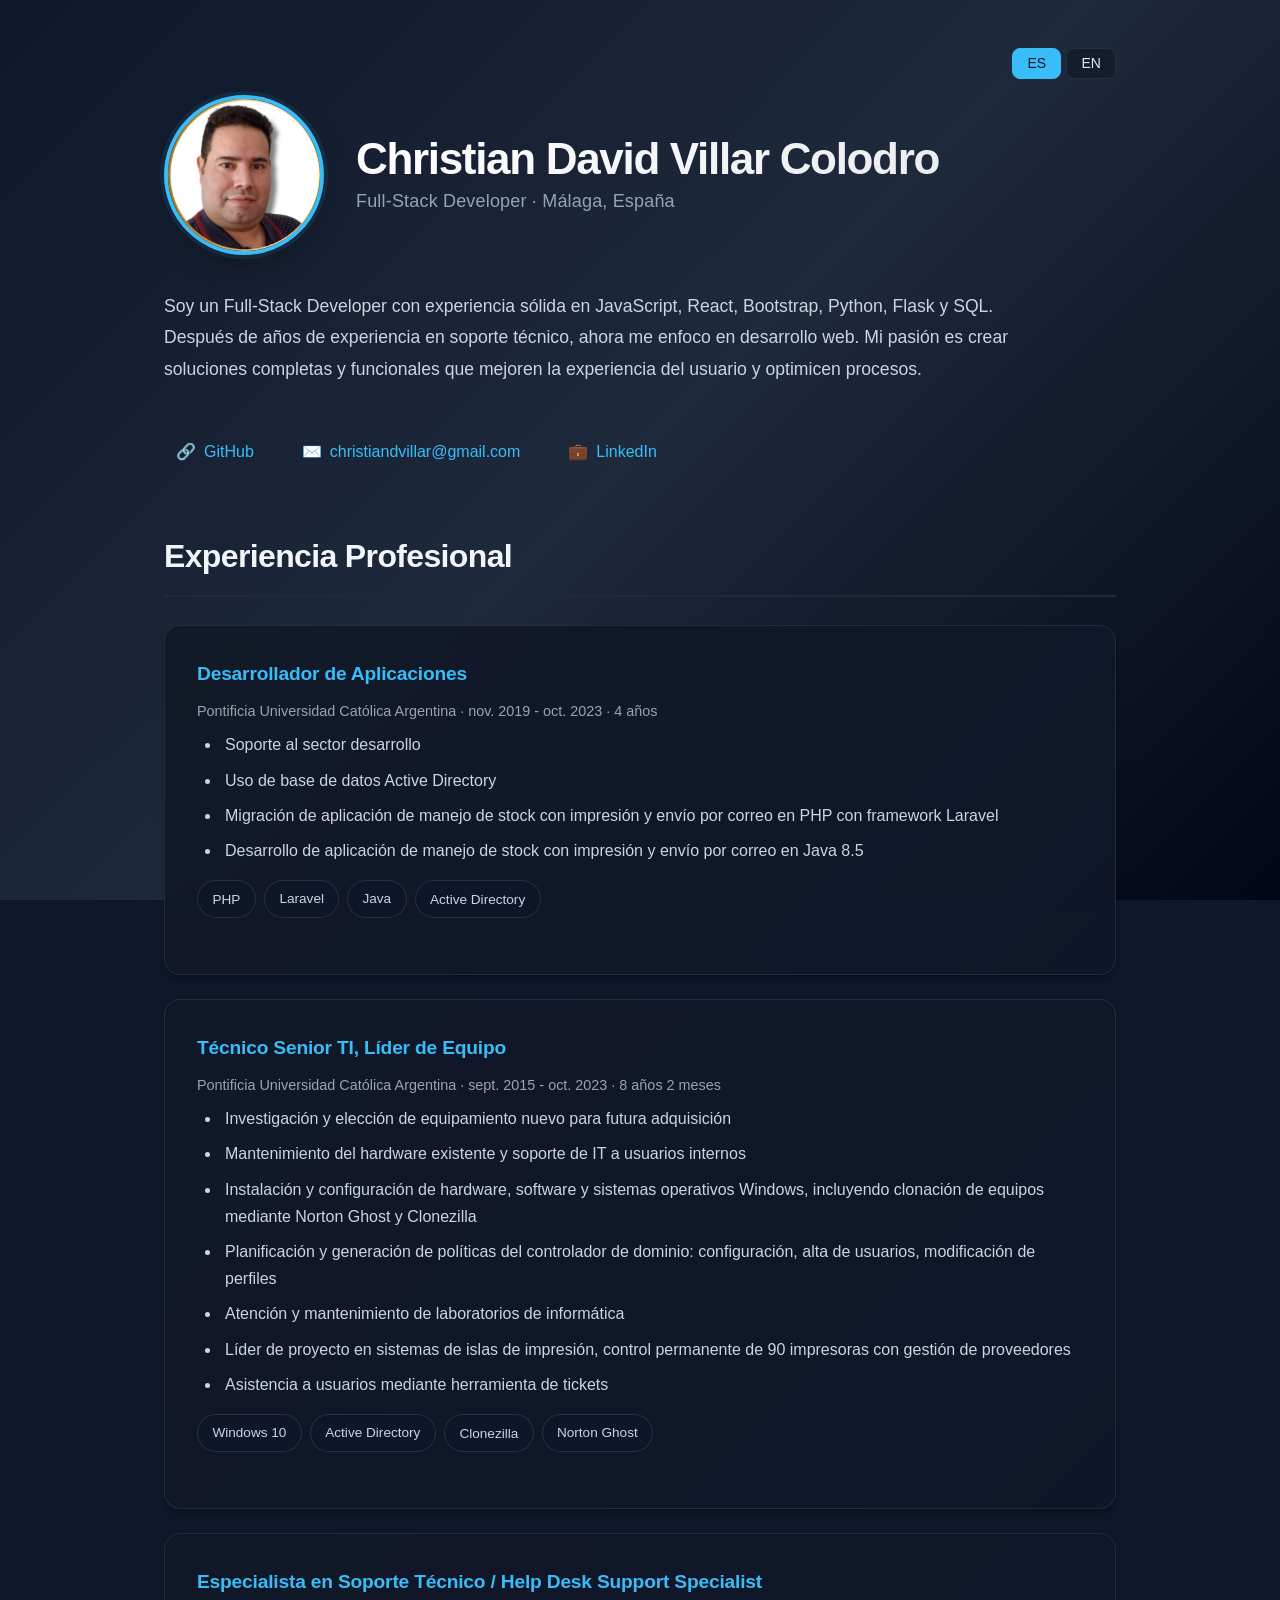
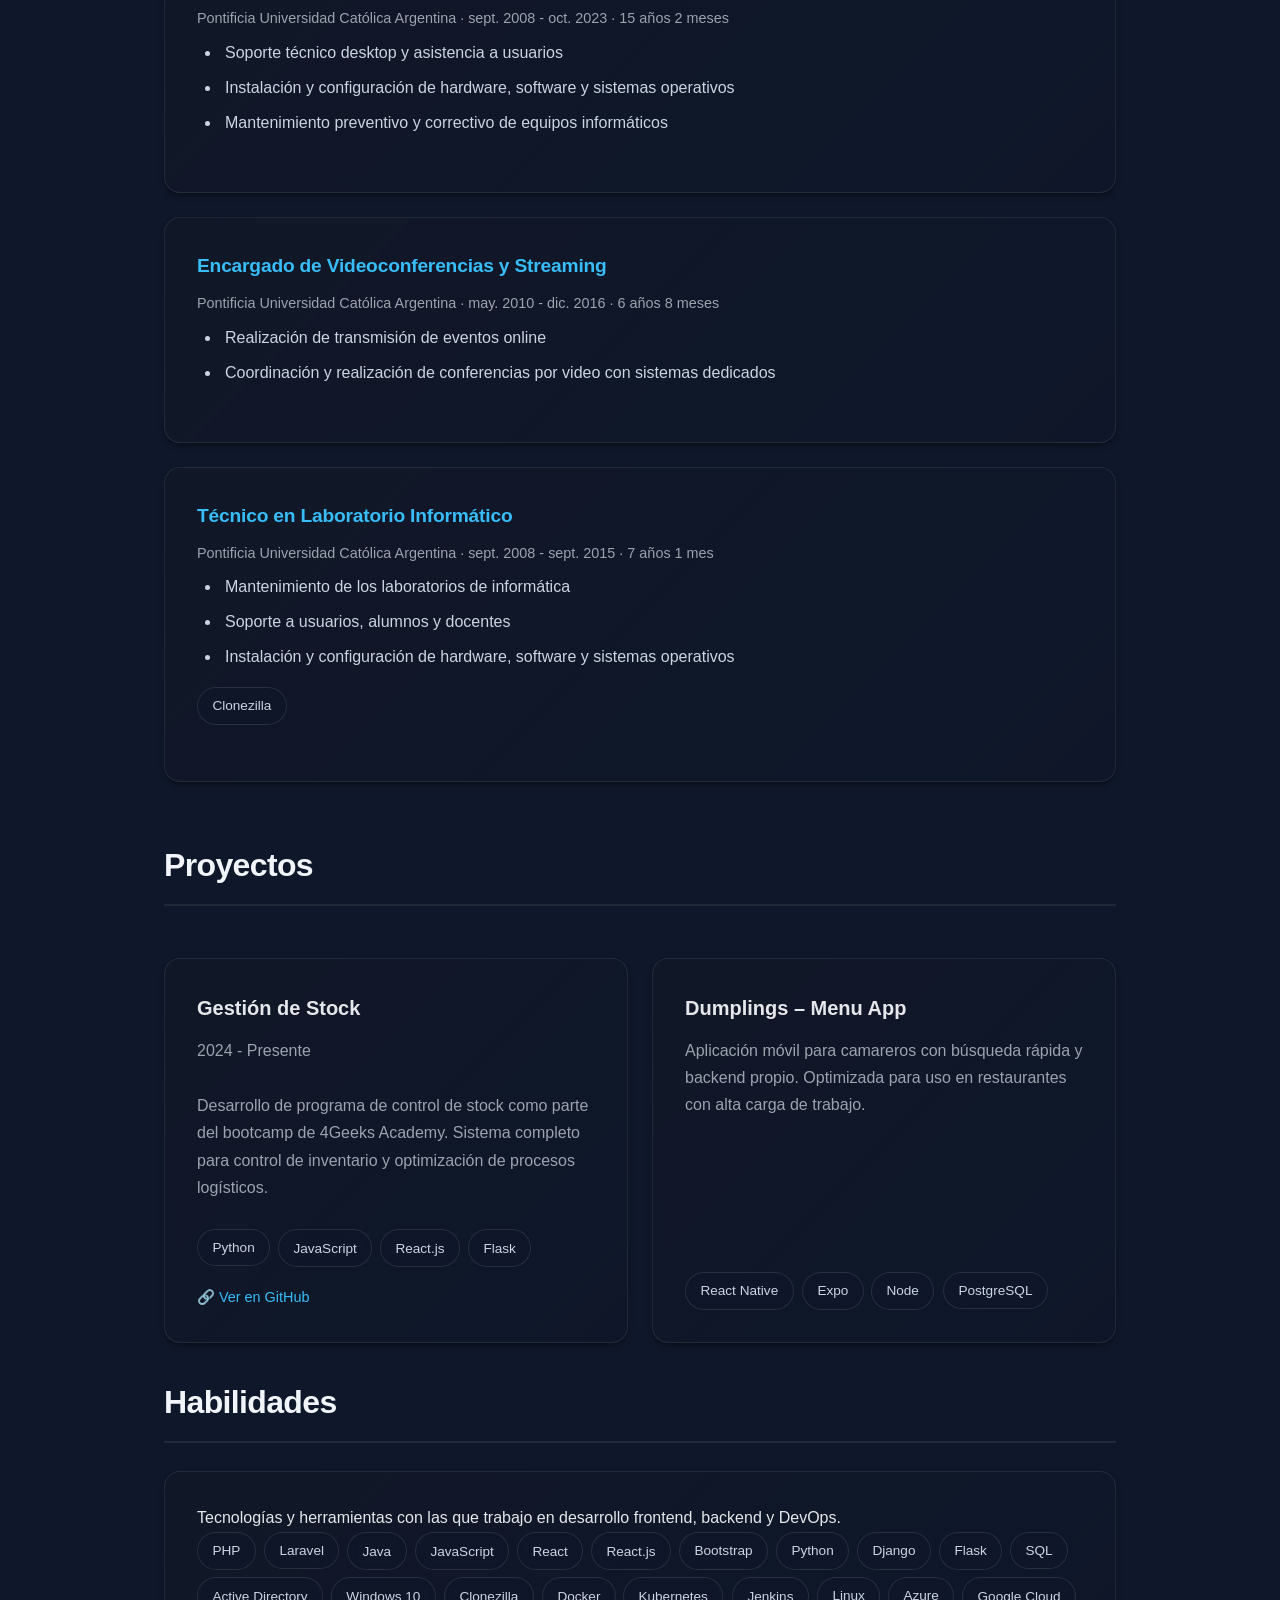
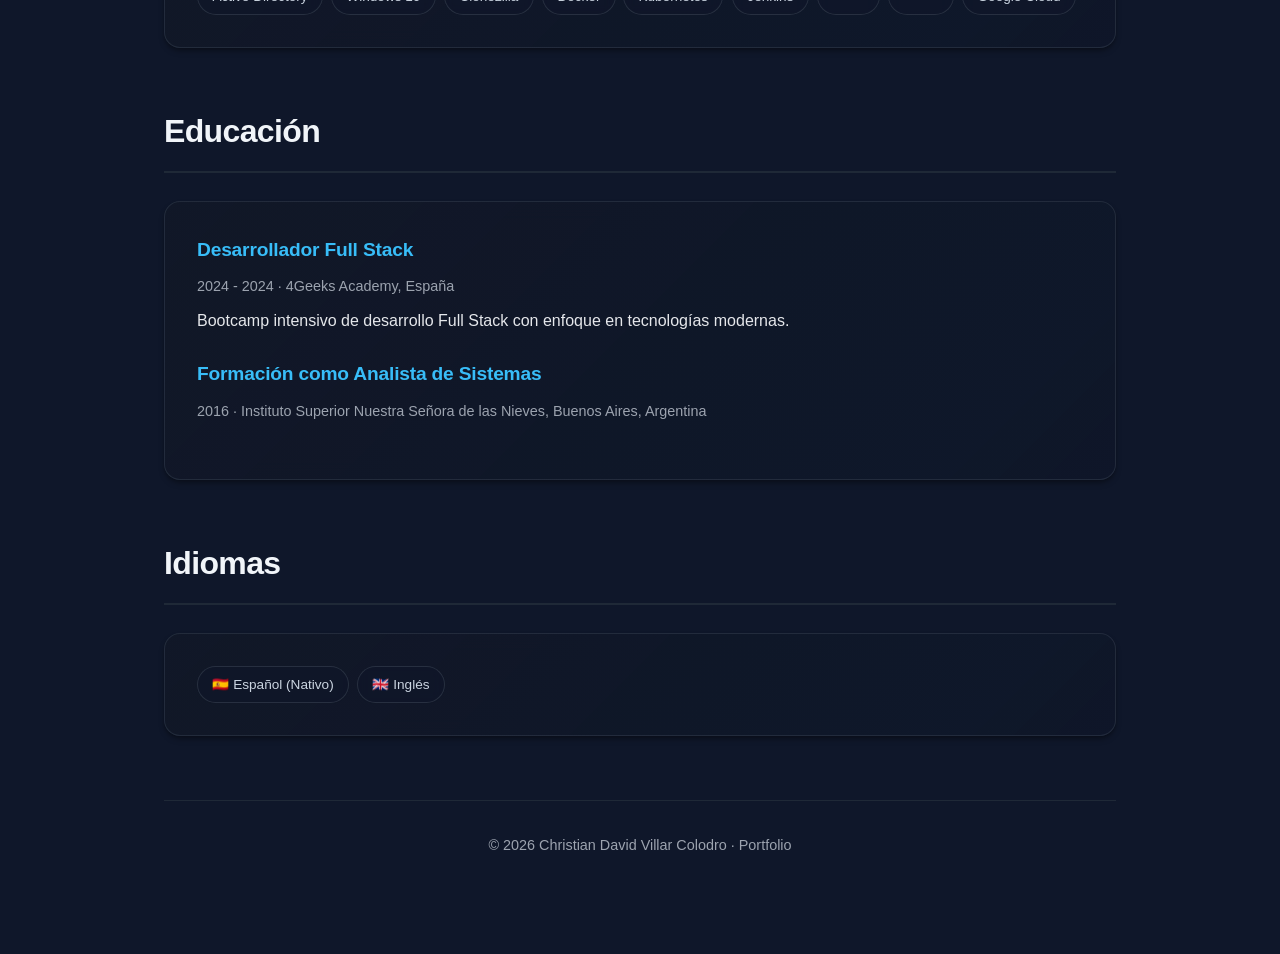
==== index.html @ 43e745cf "Eliminar modo claro y mantener solo modo oscuro, actualizar experiencia profesional y educaciÃ³n" ====
<!DOCTYPE html>
<html lang="es">
<head>
  <meta charset="UTF-8" />
  <meta name="viewport" content="width=device-width, initial-scale=1.0" />
  <title>Christian David Villar Colodro | Full-Stack Portfolio</title>
  <meta name="description" content="Bilingual portfolio of Christian David Villar Colodro, Full-Stack Developer with 15+ years of experience." />
  <link rel="stylesheet" href="css/styles.css" />
</head>
<body>
  <main class="container" id="cv-content">
    <header>
      <div class="header-controls">
        <div class="controls-group">
          <div class="lang-toggle" role="group" aria-label="Language selector">
            <button onclick="setLang('es')" id="btn-es" aria-pressed="true">ES</button>
            <button onclick="setLang('en')" id="btn-en" aria-pressed="false">EN</button>
          </div>
        </div>
      </div>
      <div class="header-profile">
        <img src="assets/images/profile.jpg" alt="Christian David Villar Colodro" class="profile-image" />
        <div class="header-text">
          <h1>Christian David Villar Colodro</h1>
          <p class="subtitle" data-es="Full-Stack Developer · Málaga, España" data-en="Full-Stack Developer · Málaga, Spain"></p>
        </div>
      </div>
      <p class="intro-text" data-es="Soy un Full-Stack Developer con experiencia sólida en JavaScript, React, Bootstrap, Python, Flask y SQL. Después de años de experiencia en soporte técnico, ahora me enfoco en desarrollo web. Mi pasión es crear soluciones completas y funcionales que mejoren la experiencia del usuario y optimicen procesos." 
         data-en="I am a Full-Stack Developer with solid experience in JavaScript, React, Bootstrap, Python, Flask, and SQL. After years of experience in technical support, I am now focusing on web development. My passion is creating comprehensive and functional solutions that enhance the user experience and optimise processes."></p>
      <div class="contact-info">
        <a href="https://github.com/ChristianDVillar" target="_blank" rel="noopener noreferrer" aria-label="GitHub profile">
          <span>🔗</span> GitHub
        </a>
        <a href="mailto:christiandvillar@gmail.com" aria-label="Email">
          <span>✉️</span> christiandvillar@gmail.com
        </a>
        <a href="https://linkedin.com/in/christian-david-villar-colodro" target="_blank" rel="noopener noreferrer" aria-label="LinkedIn profile">
          <span>💼</span> LinkedIn
        </a>
      </div>
    </header>

    <section aria-labelledby="experience-heading">
      <h2 id="experience-heading" data-es="Experiencia Profesional" data-en="Professional Experience"></h2>
      
      <div class="card">
        <div class="experience-item">
          <h4 data-es="Desarrollador de Aplicaciones" data-en="Application Developer"></h4>
          <p class="meta" data-es="Pontificia Universidad Católica Argentina · nov. 2019 - oct. 2023 · 4 años" data-en="Pontificia Universidad Católica Argentina · Nov. 2019 - Oct. 2023 · 4 years"></p>
          <ul>
            <li data-es="Soporte al sector desarrollo" data-en="Support to the development sector"></li>
            <li data-es="Uso de base de datos Active Directory" data-en="Active Directory database usage"></li>
            <li data-es="Migración de aplicación de manejo de stock con impresión y envío por correo en PHP con framework Laravel" data-en="Migration of stock management application with printing and email sending in PHP with Laravel framework"></li>
            <li data-es="Desarrollo de aplicación de manejo de stock con impresión y envío por correo en Java 8.5" data-en="Development of stock management application with printing and email sending in Java 8.5"></li>
          </ul>
          <div class="tags" role="list" style="margin-top: 1rem;">
            <span class="tag" role="listitem">PHP</span>
            <span class="tag" role="listitem">Laravel</span>
            <span class="tag" role="listitem">Java</span>
            <span class="tag" role="listitem">Active Directory</span>
          </div>
        </div>
      </div>

      <div class="card">
        <div class="experience-item">
          <h4 data-es="Técnico Senior TI, Líder de Equipo" data-en="Senior IT Technician, Team Leader"></h4>
          <p class="meta" data-es="Pontificia Universidad Católica Argentina · sept. 2015 - oct. 2023 · 8 años 2 meses" data-en="Pontificia Universidad Católica Argentina · Sept. 2015 - Oct. 2023 · 8 years 2 months"></p>
          <ul>
            <li data-es="Investigación y elección de equipamiento nuevo para futura adquisición" data-en="Research and selection of new equipment for future acquisition"></li>
            <li data-es="Mantenimiento del hardware existente y soporte de IT a usuarios internos" data-en="Maintenance of existing hardware and IT support to internal users"></li>
            <li data-es="Instalación y configuración de hardware, software y sistemas operativos Windows, incluyendo clonación de equipos mediante Norton Ghost y Clonezilla" data-en="Installation and configuration of hardware, software and Windows operating systems, including equipment cloning using Norton Ghost and Clonezilla"></li>
            <li data-es="Planificación y generación de políticas del controlador de dominio: configuración, alta de usuarios, modificación de perfiles" data-en="Planning and generation of domain controller policies: configuration, user registration, profile modification"></li>
            <li data-es="Atención y mantenimiento de laboratorios de informática" data-en="Attention and maintenance of computer laboratories"></li>
            <li data-es="Líder de proyecto en sistemas de islas de impresión, control permanente de 90 impresoras con gestión de proveedores" data-en="Project leader in printing island systems, permanent control of 90 printers with vendor management"></li>
            <li data-es="Asistencia a usuarios mediante herramienta de tickets" data-en="User assistance through ticket system"></li>
          </ul>
          <div class="tags" role="list" style="margin-top: 1rem;">
            <span class="tag" role="listitem">Windows 10</span>
            <span class="tag" role="listitem">Active Directory</span>
            <span class="tag" role="listitem">Clonezilla</span>
            <span class="tag" role="listitem">Norton Ghost</span>
          </div>
        </div>
      </div>

      <div class="card">
        <div class="experience-item">
          <h4 data-es="Especialista en Soporte Técnico / Help Desk Support Specialist" data-en="Technical Support Specialist / Help Desk Support Specialist"></h4>
          <p class="meta" data-es="Pontificia Universidad Católica Argentina · sept. 2008 - oct. 2023 · 15 años 2 meses" data-en="Pontificia Universidad Católica Argentina · Sept. 2008 - Oct. 2023 · 15 years 2 months"></p>
          <ul>
            <li data-es="Soporte técnico desktop y asistencia a usuarios" data-en="Desktop technical support and user assistance"></li>
            <li data-es="Instalación y configuración de hardware, software y sistemas operativos" data-en="Installation and configuration of hardware, software and operating systems"></li>
            <li data-es="Mantenimiento preventivo y correctivo de equipos informáticos" data-en="Preventive and corrective maintenance of computer equipment"></li>
          </ul>
        </div>
      </div>

      <div class="card">
        <div class="experience-item">
          <h4 data-es="Encargado de Videoconferencias y Streaming" data-en="Video Conferencing and Streaming Manager"></h4>
          <p class="meta" data-es="Pontificia Universidad Católica Argentina · may. 2010 - dic. 2016 · 6 años 8 meses" data-en="Pontificia Universidad Católica Argentina · May. 2010 - Dec. 2016 · 6 years 8 months"></p>
          <ul>
            <li data-es="Realización de transmisión de eventos online" data-en="Online event broadcasting"></li>
            <li data-es="Coordinación y realización de conferencias por video con sistemas dedicados" data-en="Coordination and execution of video conferences with dedicated systems"></li>
          </ul>
        </div>
      </div>

      <div class="card">
        <div class="experience-item">
          <h4 data-es="Técnico en Laboratorio Informático" data-en="Computer Laboratory Technician"></h4>
          <p class="meta" data-es="Pontificia Universidad Católica Argentina · sept. 2008 - sept. 2015 · 7 años 1 mes" data-en="Pontificia Universidad Católica Argentina · Sept. 2008 - Sept. 2015 · 7 years 1 month"></p>
          <ul>
            <li data-es="Mantenimiento de los laboratorios de informática" data-en="Maintenance of computer laboratories"></li>
            <li data-es="Soporte a usuarios, alumnos y docentes" data-en="Support to users, students and teachers"></li>
            <li data-es="Instalación y configuración de hardware, software y sistemas operativos" data-en="Installation and configuration of hardware, software and operating systems"></li>
          </ul>
          <div class="tags" role="list" style="margin-top: 1rem;">
            <span class="tag" role="listitem">Clonezilla</span>
          </div>
        </div>
      </div>
    </section>

    <section aria-labelledby="projects-heading">
      <h2 id="projects-heading" data-es="Proyectos" data-en="Projects"></h2>
      <div class="grid">
        <article class="card project">
          <h3 data-es="Gestión de Stock" data-en="Stock Management"></h3>
          <p class="meta" data-es="2024 - Presente" data-en="2024 - Present"></p>
          <p data-es="Desarrollo de programa de control de stock como parte del bootcamp de 4Geeks Academy. Sistema completo para control de inventario y optimización de procesos logísticos." 
             data-en="Development of stock control program as part of 4Geeks Academy bootcamp. Complete system for inventory control and logistics process optimization."></p>
          <div class="tags" role="list">
            <span class="tag" role="listitem">Python</span>
            <span class="tag" role="listitem">JavaScript</span>
            <span class="tag" role="listitem">React.js</span>
            <span class="tag" role="listitem">Flask</span>
          </div>
          <div style="margin-top: 1rem;">
            <a href="https://github.com/4GeeksAcademy/Silvia_Rodolfo_Christian" target="_blank" rel="noopener noreferrer" style="color: var(--accent); text-decoration: none; font-size: 0.9rem;">
              🔗 <span data-es="Ver en GitHub" data-en="View on GitHub"></span>
            </a>
          </div>
        </article>
        <article class="card project">
          <h3>Dumplings – Menu App</h3>
          <p data-es="Aplicación móvil para camareros con búsqueda rápida y backend propio. Optimizada para uso en restaurantes con alta carga de trabajo." 
             data-en="Mobile app for waiters with fast search and custom backend. Optimized for restaurant use with high workload."></p>
          <div class="tags" role="list">
            <span class="tag" role="listitem">React Native</span>
            <span class="tag" role="listitem">Expo</span>
            <span class="tag" role="listitem">Node</span>
            <span class="tag" role="listitem">PostgreSQL</span>
          </div>
        </article>
      </div>
    </section>

    <section aria-labelledby="skills-heading">
      <h2 id="skills-heading" data-es="Habilidades" data-en="Skills"></h2>
      <div class="card">
        <p data-es="Tecnologías y herramientas con las que trabajo en desarrollo frontend, backend y DevOps." 
           data-en="Technologies and tools I work with in frontend, backend and DevOps development."></p>
        <div class="tags" role="list">
          <span class="tag" role="listitem">PHP</span>
          <span class="tag" role="listitem">Laravel</span>
          <span class="tag" role="listitem">Java</span>
          <span class="tag" role="listitem">JavaScript</span>
          <span class="tag" role="listitem">React</span>
          <span class="tag" role="listitem">React.js</span>
          <span class="tag" role="listitem">Bootstrap</span>
          <span class="tag" role="listitem">Python</span>
          <span class="tag" role="listitem">Django</span>
          <span class="tag" role="listitem">Flask</span>
          <span class="tag" role="listitem">SQL</span>
          <span class="tag" role="listitem">Active Directory</span>
          <span class="tag" role="listitem">Windows 10</span>
          <span class="tag" role="listitem">Clonezilla</span>
          <span class="tag" role="listitem">Docker</span>
          <span class="tag" role="listitem">Kubernetes</span>
          <span class="tag" role="listitem">Jenkins</span>
          <span class="tag" role="listitem">Linux</span>
          <span class="tag" role="listitem">Azure</span>
          <span class="tag" role="listitem">Google Cloud</span>
        </div>
      </div>
    </section>

    <section aria-labelledby="education-heading">
      <h2 id="education-heading" data-es="Educación" data-en="Education"></h2>
      <div class="card">
        <div class="experience-item">
          <h4 data-es="Desarrollador Full Stack" data-en="Full Stack Developer"></h4>
          <p class="meta" data-es="2024 - 2024 · 4Geeks Academy, España" data-en="2024 - 2024 · 4Geeks Academy, Spain"></p>
          <p data-es="Bootcamp intensivo de desarrollo Full Stack con enfoque en tecnologías modernas." data-en="Intensive Full Stack development bootcamp with focus on modern technologies."></p>
        </div>
        <div class="experience-item">
          <h4 data-es="Formación como Analista de Sistemas" data-en="Training for Systems Analyst"></h4>
          <p class="meta" data-es="2016 · Instituto Superior Nuestra Señora de las Nieves, Buenos Aires, Argentina" data-en="2016 · Instituto Superior Nuestra Señora de las Nieves, Buenos Aires, Argentina"></p>
        </div>
      </div>
    </section>

    <section aria-labelledby="languages-heading">
      <h2 id="languages-heading" data-es="Idiomas" data-en="Languages"></h2>
      <div class="card">
        <div class="tags" role="list">
          <span class="tag" role="listitem">🇪🇸 <span data-es="Español (Nativo)" data-en="Spanish (Native)"></span></span>
          <span class="tag" role="listitem">🇬🇧 <span data-es="Inglés" data-en="English"></span></span>
        </div>
      </div>
    </section>

    <footer>
      <p>© <span id="year"></span> Christian David Villar Colodro · Portfolio</p>
    </footer>
  </main>

  <script src="js/script.js"></script>
</body>
</html>
---- css/styles.css ----
:root {
  --bg: #0f172a;
  --card: #111827;
  --text: #e5e7eb;
  --muted: #9ca3af;
  --accent: #38bdf8;
  --accent-hover: #0ea5e9;
  --border: #1f2937;
  --border-light: #374151;
  --gradient-start: #020617;
  --shadow: rgba(0, 0, 0, 0.3);
}

* {
  box-sizing: border-box;
  margin: 0;
  padding: 0;
}

body {
  margin: 0;
  font-family: -apple-system, BlinkMacSystemFont, 'Segoe UI', 'Inter', 'Roboto', 'Helvetica Neue', Arial, sans-serif;
  background: linear-gradient(135deg, #0f172a 0%, #1e293b 50%, #020617 100%);
  background-attachment: fixed;
  background-color: #0f172a;
  color: var(--text);
  line-height: 1.7;
  min-height: 100vh;
  padding-bottom: 2rem;
  transition: background 0.3s ease, color 0.3s ease;
  -webkit-font-smoothing: antialiased;
  -moz-osx-font-smoothing: grayscale;
}


a {
  color: var(--accent);
  text-decoration: none;
  transition: color 0.2s ease;
}

a:hover {
  color: var(--accent-hover);
  text-decoration: underline;
}

.container {
  max-width: 1000px;
  margin: 0 auto;
  padding: 3rem 1.5rem 4rem;
  animation: fadeIn 0.6s ease-in;
}

@keyframes fadeIn {
  from {
    opacity: 0;
    transform: translateY(20px);
  }
  to {
    opacity: 1;
    transform: translateY(0);
  }
}

header {
  display: flex;
  flex-direction: column;
  gap: 1rem;
  margin-bottom: 3rem;
}

.header-profile {
  display: flex;
  align-items: center;
  gap: 2rem;
  flex-wrap: wrap;
}

.profile-image {
  width: 160px;
  height: 160px;
  border-radius: 50%;
  object-fit: cover;
  border: 4px solid var(--accent);
  box-shadow: 0 0 0 4px rgba(56, 189, 248, 0.1), 0 10px 30px -5px rgba(0, 0, 0, 0.4);
  transition: all 0.3s cubic-bezier(0.4, 0, 0.2, 1);
}

.profile-image:hover {
  transform: scale(1.03);
  box-shadow: 0 0 0 4px rgba(56, 189, 248, 0.2), 0 15px 40px -5px rgba(56, 189, 248, 0.3);
}

.header-text {
  flex: 1;
}

.header-controls {
  display: flex;
  justify-content: flex-end;
  align-items: flex-start;
  gap: 1rem;
  flex-wrap: wrap;
}

.controls-group {
  display: flex;
  gap: 0.5rem;
  flex-wrap: wrap;
}

h1 {
  font-size: clamp(2rem, 5vw, 2.75rem);
  margin: 0;
  font-weight: 700;
  letter-spacing: -0.03em;
  line-height: 1.2;
  background: linear-gradient(135deg, #ffffff 0%, #e5e7eb 100%);
  -webkit-background-clip: text;
  -webkit-text-fill-color: transparent;
  background-clip: text;
}

h2 {
  margin-top: 3.5rem;
  margin-bottom: 1.75rem;
  border-bottom: 2px solid var(--border);
  padding-bottom: 0.75rem;
  font-size: clamp(1.5rem, 4vw, 2rem);
  font-weight: 600;
  letter-spacing: -0.02em;
  color: #f1f5f9;
}

h3 {
  margin-top: 0;
  margin-bottom: 0.75rem;
  font-size: 1.25rem;
  font-weight: 600;
}

.subtitle {
  color: #94a3b8;
  font-size: 1.125rem;
  font-weight: 400;
  letter-spacing: 0.01em;
}

.card {
  background: linear-gradient(135deg, rgba(17, 24, 39, 0.8) 0%, rgba(15, 23, 42, 0.9) 100%);
  background-color: rgba(17, 24, 39, 0.6);
  backdrop-filter: blur(10px);
  border: 1px solid rgba(55, 65, 81, 0.5);
  border-radius: 16px;
  padding: 2rem;
  margin-top: 1.5rem;
  transition: all 0.3s cubic-bezier(0.4, 0, 0.2, 1);
  animation: slideUp 0.5s ease-out backwards;
  box-shadow: 0 4px 6px -1px rgba(0, 0, 0, 0.3), 0 2px 4px -1px rgba(0, 0, 0, 0.2);
}

.card:nth-child(1) { animation-delay: 0.1s; }
.card:nth-child(2) { animation-delay: 0.2s; }
.card:nth-child(3) { animation-delay: 0.3s; }
.card:nth-child(4) { animation-delay: 0.4s; }

@keyframes slideUp {
  from {
    opacity: 0;
    transform: translateY(30px);
  }
  to {
    opacity: 1;
    transform: translateY(0);
  }
}

.card:hover {
  transform: translateY(-6px);
  box-shadow: 0 20px 40px -10px rgba(0, 0, 0, 0.5), 0 0 0 1px rgba(56, 189, 248, 0.1);
  border-color: rgba(56, 189, 248, 0.3);
  background: linear-gradient(135deg, rgba(17, 24, 39, 0.9) 0%, rgba(15, 23, 42, 0.95) 100%);
}

.project {
  display: flex;
  flex-direction: column;
  height: 100%;
}

.project p {
  flex-grow: 1;
  margin-bottom: 1rem;
  color: var(--muted);
}

button {
  background: rgba(17, 24, 39, 0.6);
  border: 1px solid rgba(55, 65, 81, 0.5);
  color: var(--text);
  padding: 0.6rem 1.2rem;
  border-radius: 8px;
  cursor: pointer;
  font-size: 0.875rem;
  font-weight: 500;
  transition: all 0.2s cubic-bezier(0.4, 0, 0.2, 1);
  font-family: inherit;
  backdrop-filter: blur(10px);
}

button:hover {
  background: rgba(31, 41, 55, 0.8);
  border-color: rgba(56, 189, 248, 0.4);
  transform: translateY(-2px);
  box-shadow: 0 4px 12px rgba(0, 0, 0, 0.3);
}

button.active {
  background: var(--accent);
  border-color: var(--accent);
  color: var(--bg);
}

.lang-toggle button {
  padding: 0.4rem 0.9rem;
}

.grid {
  display: grid;
  grid-template-columns: repeat(auto-fit, minmax(280px, 1fr));
  gap: 1.5rem;
}

.tags {
  display: flex;
  flex-wrap: wrap;
  gap: 0.5rem;
  margin-top: auto;
}

.tag {
  background: rgba(15, 23, 42, 0.6);
  border: 1px solid rgba(55, 65, 81, 0.6);
  padding: 0.4rem 0.9rem;
  border-radius: 999px;
  font-size: 0.85rem;
  color: #cbd5e1;
  transition: all 0.2s ease;
  font-weight: 500;
  backdrop-filter: blur(5px);
}

.tag:hover {
  border-color: var(--accent);
  background: rgba(56, 189, 248, 0.1);
  color: var(--accent);
  transform: translateY(-2px);
  box-shadow: 0 4px 8px rgba(56, 189, 248, 0.2);
}

footer {
  margin-top: 4rem;
  text-align: center;
  color: var(--muted);
  font-size: 0.9rem;
  padding-top: 2rem;
  border-top: 1px solid var(--border);
}

.intro-text {
  margin: 1.25rem 0;
  font-size: 1.1rem;
  line-height: 1.8;
  color: #cbd5e1;
  max-width: 90%;
}

.links {
  display: flex;
  gap: 1.5rem;
  margin-top: 1rem;
  flex-wrap: wrap;
}

.links a {
  display: flex;
  align-items: center;
  gap: 0.5rem;
}

.experience-item {
  margin-bottom: 1.5rem;
}

.experience-item h4 {
  font-size: 1.2rem;
  margin-bottom: 0.5rem;
  color: var(--accent);
  font-weight: 600;
  letter-spacing: -0.01em;
}

.experience-item .meta {
  color: var(--muted);
  font-size: 0.9rem;
  margin-bottom: 0.5rem;
}

.experience-item ul {
  margin-left: 1.5rem;
  margin-top: 0.5rem;
}

.experience-item li {
  margin-bottom: 0.5rem;
  color: #cbd5e1;
  line-height: 1.7;
  padding-left: 0.25rem;
}

.contact-info {
  display: flex;
  flex-wrap: wrap;
  gap: 1.5rem;
  margin-top: 0.5rem;
}

.contact-info a {
  display: flex;
  align-items: center;
  gap: 0.5rem;
  padding: 0.5rem 0.75rem;
  border-radius: 8px;
  transition: all 0.2s ease;
}

.contact-info a:hover {
  background: rgba(56, 189, 248, 0.1);
  transform: translateX(4px);
}

@media (max-width: 768px) {
  .container {
    padding: 1.5rem 1rem 3rem;
  }

  .grid {
    grid-template-columns: 1fr;
    gap: 1rem;
  }

  .header-controls {
    flex-direction: column;
  }

  .controls-group {
    width: 100%;
  }

  h2 {
    margin-top: 2rem;
  }
}

@media (prefers-reduced-motion: reduce) {
  * {
    animation: none !important;
    transition: none !important;
  }
}

@media print {
  .header-controls {
    display: none;
  }
  .card:hover {
    transform: none;
  }
}
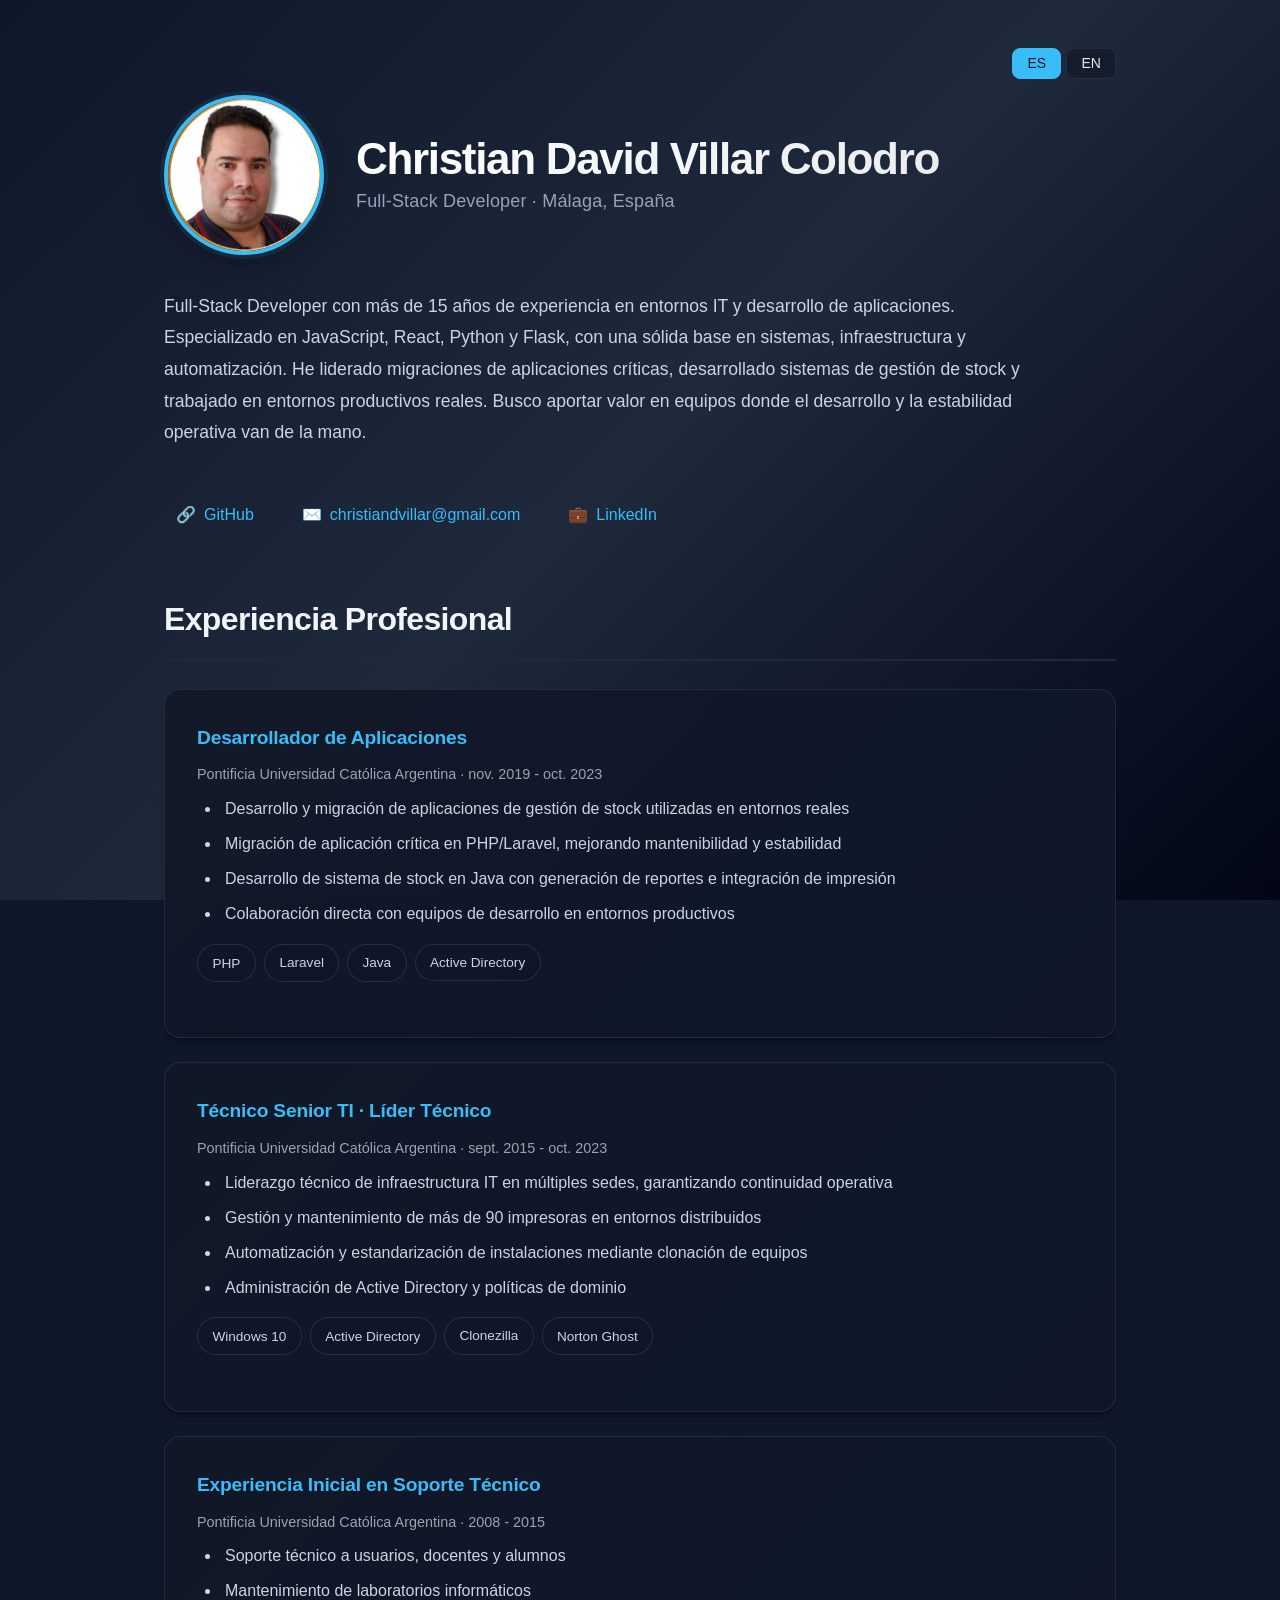
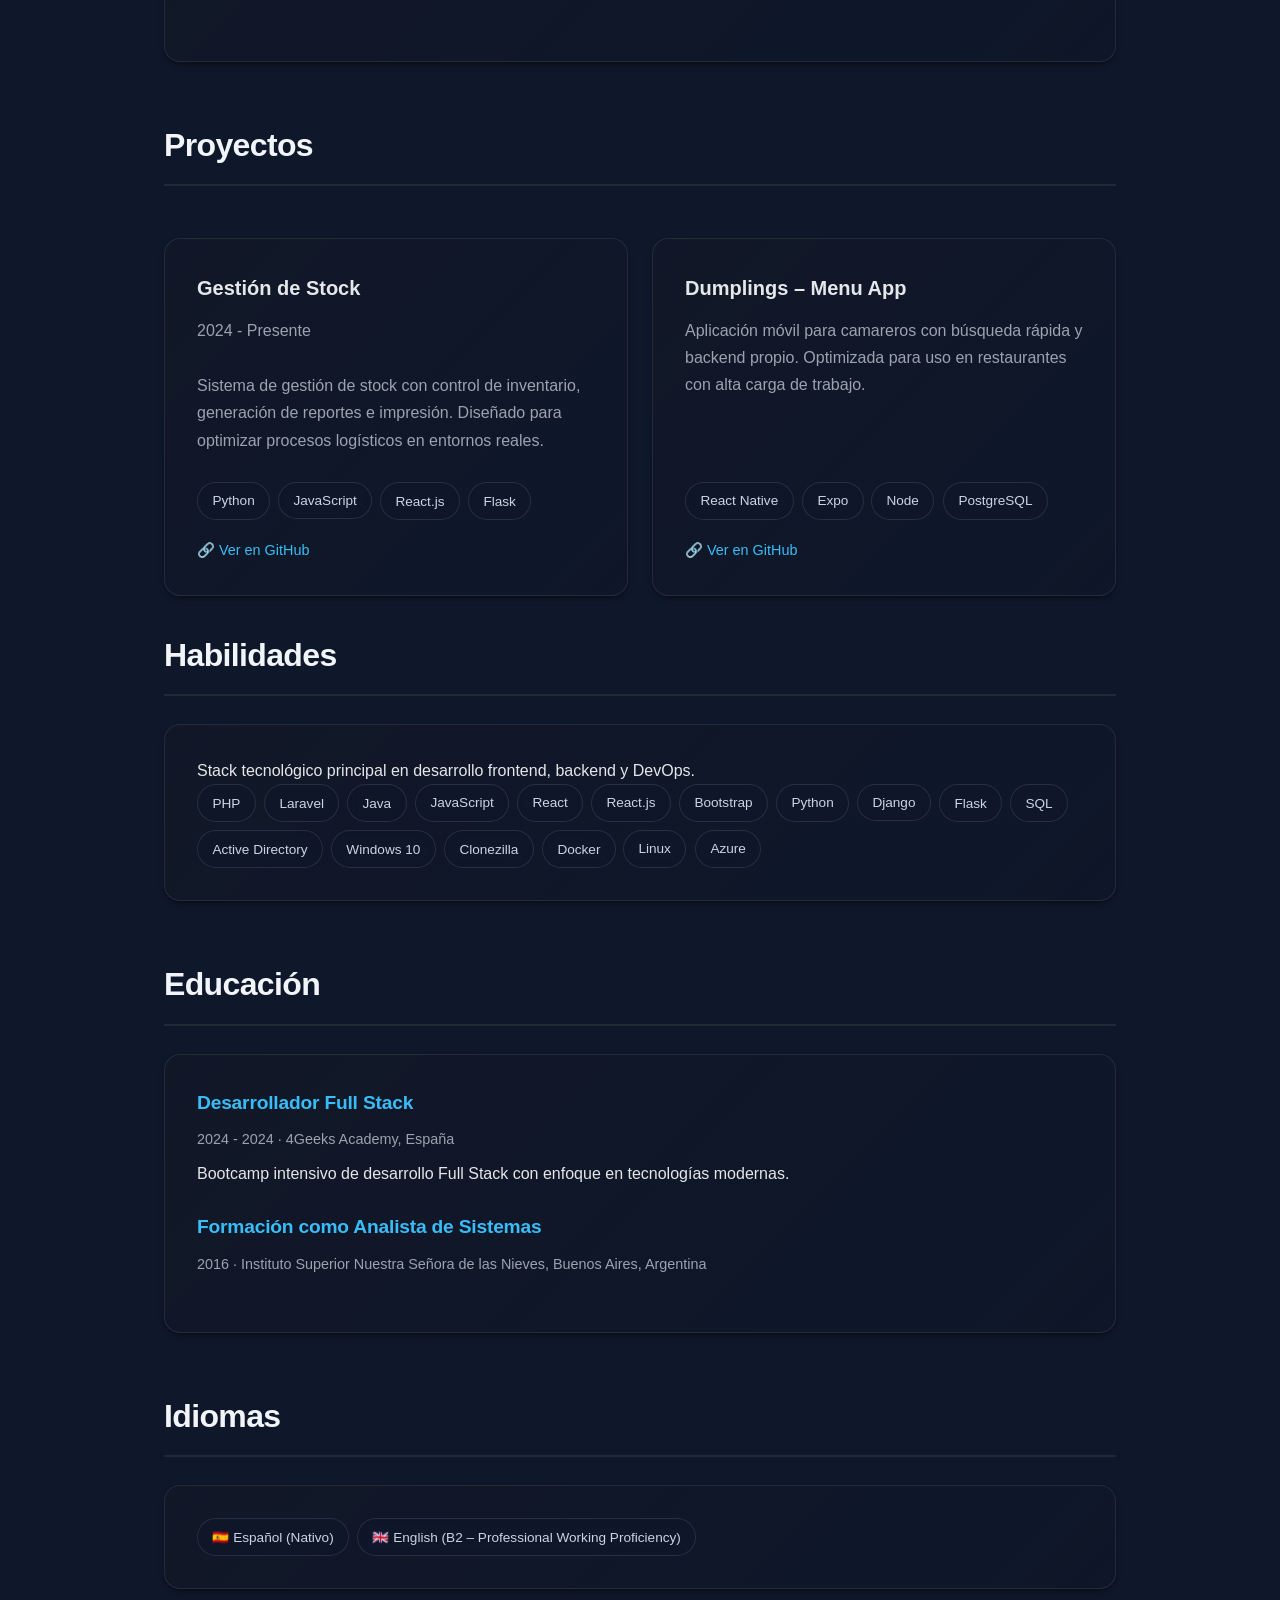
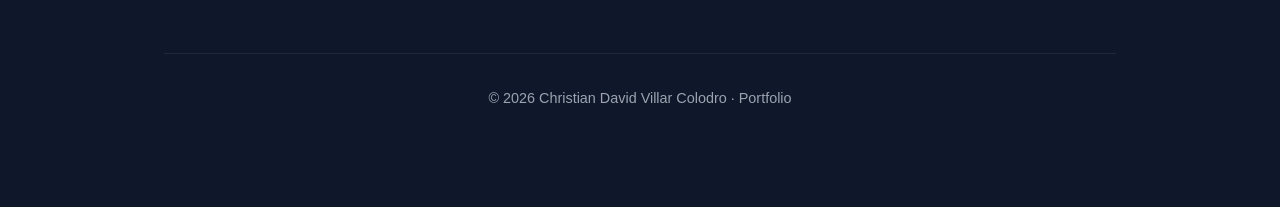
==== commit c431a5f3: "Agregar enlace GitHub a proyecto Dumplings y optimizar lista de habilidades" ====
--- a/index.html
+++ b/index.html
@@ -25,8 +25,8 @@
           <p class="subtitle" data-es="Full-Stack Developer · Málaga, España" data-en="Full-Stack Developer · Málaga, Spain"></p>
         </div>
       </div>
-      <p class="intro-text" data-es="Soy un Full-Stack Developer con experiencia sólida en JavaScript, React, Bootstrap, Python, Flask y SQL. Después de años de experiencia en soporte técnico, ahora me enfoco en desarrollo web. Mi pasión es crear soluciones completas y funcionales que mejoren la experiencia del usuario y optimicen procesos." 
-         data-en="I am a Full-Stack Developer with solid experience in JavaScript, React, Bootstrap, Python, Flask, and SQL. After years of experience in technical support, I am now focusing on web development. My passion is creating comprehensive and functional solutions that enhance the user experience and optimise processes."></p>
+      <p class="intro-text" data-es="Full-Stack Developer con más de 15 años de experiencia en entornos IT y desarrollo de aplicaciones. Especializado en JavaScript, React, Python y Flask, con una sólida base en sistemas, infraestructura y automatización. He liderado migraciones de aplicaciones críticas, desarrollado sistemas de gestión de stock y trabajado en entornos productivos reales. Busco aportar valor en equipos donde el desarrollo y la estabilidad operativa van de la mano." 
+         data-en="Full-Stack Developer with 15+ years of experience in IT environments and application development. Specialized in JavaScript, React, Python and Flask, with a strong background in systems, infrastructure and automation. I have led critical application migrations, built stock management systems and worked in real production environments. I aim to add value to teams where development and operational stability go hand in hand."></p>
       <div class="contact-info">
         <a href="https://github.com/ChristianDVillar" target="_blank" rel="noopener noreferrer" aria-label="GitHub profile">
           <span>🔗</span> GitHub
@@ -46,12 +46,12 @@
       <div class="card">
         <div class="experience-item">
           <h4 data-es="Desarrollador de Aplicaciones" data-en="Application Developer"></h4>
-          <p class="meta" data-es="Pontificia Universidad Católica Argentina · nov. 2019 - oct. 2023 · 4 años" data-en="Pontificia Universidad Católica Argentina · Nov. 2019 - Oct. 2023 · 4 years"></p>
+          <p class="meta" data-es="Pontificia Universidad Católica Argentina · nov. 2019 - oct. 2023" data-en="Pontificia Universidad Católica Argentina · Nov. 2019 - Oct. 2023"></p>
           <ul>
-            <li data-es="Soporte al sector desarrollo" data-en="Support to the development sector"></li>
-            <li data-es="Uso de base de datos Active Directory" data-en="Active Directory database usage"></li>
-            <li data-es="Migración de aplicación de manejo de stock con impresión y envío por correo en PHP con framework Laravel" data-en="Migration of stock management application with printing and email sending in PHP with Laravel framework"></li>
-            <li data-es="Desarrollo de aplicación de manejo de stock con impresión y envío por correo en Java 8.5" data-en="Development of stock management application with printing and email sending in Java 8.5"></li>
+            <li data-es="Desarrollo y migración de aplicaciones de gestión de stock utilizadas en entornos reales" data-en="Development and migration of stock management applications used in real environments"></li>
+            <li data-es="Migración de aplicación crítica en PHP/Laravel, mejorando mantenibilidad y estabilidad" data-en="Migration of critical PHP/Laravel application, improving maintainability and stability"></li>
+            <li data-es="Desarrollo de sistema de stock en Java con generación de reportes e integración de impresión" data-en="Development of stock system in Java with report generation and printing integration"></li>
+            <li data-es="Colaboración directa con equipos de desarrollo en entornos productivos" data-en="Direct collaboration with development teams in production environments"></li>
           </ul>
           <div class="tags" role="list" style="margin-top: 1rem;">
             <span class="tag" role="listitem">PHP</span>
@@ -64,16 +64,13 @@
 
       <div class="card">
         <div class="experience-item">
-          <h4 data-es="Técnico Senior TI, Líder de Equipo" data-en="Senior IT Technician, Team Leader"></h4>
-          <p class="meta" data-es="Pontificia Universidad Católica Argentina · sept. 2015 - oct. 2023 · 8 años 2 meses" data-en="Pontificia Universidad Católica Argentina · Sept. 2015 - Oct. 2023 · 8 years 2 months"></p>
+          <h4 data-es="Técnico Senior TI · Líder Técnico" data-en="Senior IT Technician · Technical Lead"></h4>
+          <p class="meta" data-es="Pontificia Universidad Católica Argentina · sept. 2015 - oct. 2023" data-en="Pontificia Universidad Católica Argentina · Sept. 2015 - Oct. 2023"></p>
           <ul>
-            <li data-es="Investigación y elección de equipamiento nuevo para futura adquisición" data-en="Research and selection of new equipment for future acquisition"></li>
-            <li data-es="Mantenimiento del hardware existente y soporte de IT a usuarios internos" data-en="Maintenance of existing hardware and IT support to internal users"></li>
-            <li data-es="Instalación y configuración de hardware, software y sistemas operativos Windows, incluyendo clonación de equipos mediante Norton Ghost y Clonezilla" data-en="Installation and configuration of hardware, software and Windows operating systems, including equipment cloning using Norton Ghost and Clonezilla"></li>
-            <li data-es="Planificación y generación de políticas del controlador de dominio: configuración, alta de usuarios, modificación de perfiles" data-en="Planning and generation of domain controller policies: configuration, user registration, profile modification"></li>
-            <li data-es="Atención y mantenimiento de laboratorios de informática" data-en="Attention and maintenance of computer laboratories"></li>
-            <li data-es="Líder de proyecto en sistemas de islas de impresión, control permanente de 90 impresoras con gestión de proveedores" data-en="Project leader in printing island systems, permanent control of 90 printers with vendor management"></li>
-            <li data-es="Asistencia a usuarios mediante herramienta de tickets" data-en="User assistance through ticket system"></li>
+            <li data-es="Liderazgo técnico de infraestructura IT en múltiples sedes, garantizando continuidad operativa" data-en="Technical leadership of IT infrastructure across multiple sites, ensuring operational continuity"></li>
+            <li data-es="Gestión y mantenimiento de más de 90 impresoras en entornos distribuidos" data-en="Management and maintenance of 90+ printers in distributed environments"></li>
+            <li data-es="Automatización y estandarización de instalaciones mediante clonación de equipos" data-en="Automation and standardization of installations through device cloning"></li>
+            <li data-es="Administración de Active Directory y políticas de dominio" data-en="Active Directory administration and domain policy management"></li>
           </ul>
           <div class="tags" role="list" style="margin-top: 1rem;">
             <span class="tag" role="listitem">Windows 10</span>
@@ -86,39 +83,12 @@
 
       <div class="card">
         <div class="experience-item">
-          <h4 data-es="Especialista en Soporte Técnico / Help Desk Support Specialist" data-en="Technical Support Specialist / Help Desk Support Specialist"></h4>
-          <p class="meta" data-es="Pontificia Universidad Católica Argentina · sept. 2008 - oct. 2023 · 15 años 2 meses" data-en="Pontificia Universidad Católica Argentina · Sept. 2008 - Oct. 2023 · 15 years 2 months"></p>
+          <h4 data-es="Experiencia Inicial en Soporte Técnico" data-en="Early Career · Technical Support"></h4>
+          <p class="meta" data-es="Pontificia Universidad Católica Argentina · 2008 - 2015" data-en="Pontificia Universidad Católica Argentina · 2008 - 2015"></p>
           <ul>
-            <li data-es="Soporte técnico desktop y asistencia a usuarios" data-en="Desktop technical support and user assistance"></li>
-            <li data-es="Instalación y configuración de hardware, software y sistemas operativos" data-en="Installation and configuration of hardware, software and operating systems"></li>
-            <li data-es="Mantenimiento preventivo y correctivo de equipos informáticos" data-en="Preventive and corrective maintenance of computer equipment"></li>
+            <li data-es="Soporte técnico a usuarios, docentes y alumnos" data-en="Technical support for users, teachers and students"></li>
+            <li data-es="Mantenimiento de laboratorios informáticos" data-en="Maintenance of computer laboratories"></li>
           </ul>
-        </div>
-      </div>
-
-      <div class="card">
-        <div class="experience-item">
-          <h4 data-es="Encargado de Videoconferencias y Streaming" data-en="Video Conferencing and Streaming Manager"></h4>
-          <p class="meta" data-es="Pontificia Universidad Católica Argentina · may. 2010 - dic. 2016 · 6 años 8 meses" data-en="Pontificia Universidad Católica Argentina · May. 2010 - Dec. 2016 · 6 years 8 months"></p>
-          <ul>
-            <li data-es="Realización de transmisión de eventos online" data-en="Online event broadcasting"></li>
-            <li data-es="Coordinación y realización de conferencias por video con sistemas dedicados" data-en="Coordination and execution of video conferences with dedicated systems"></li>
-          </ul>
-        </div>
-      </div>
-
-      <div class="card">
-        <div class="experience-item">
-          <h4 data-es="Técnico en Laboratorio Informático" data-en="Computer Laboratory Technician"></h4>
-          <p class="meta" data-es="Pontificia Universidad Católica Argentina · sept. 2008 - sept. 2015 · 7 años 1 mes" data-en="Pontificia Universidad Católica Argentina · Sept. 2008 - Sept. 2015 · 7 years 1 month"></p>
-          <ul>
-            <li data-es="Mantenimiento de los laboratorios de informática" data-en="Maintenance of computer laboratories"></li>
-            <li data-es="Soporte a usuarios, alumnos y docentes" data-en="Support to users, students and teachers"></li>
-            <li data-es="Instalación y configuración de hardware, software y sistemas operativos" data-en="Installation and configuration of hardware, software and operating systems"></li>
-          </ul>
-          <div class="tags" role="list" style="margin-top: 1rem;">
-            <span class="tag" role="listitem">Clonezilla</span>
-          </div>
         </div>
       </div>
     </section>
@@ -129,8 +99,8 @@
         <article class="card project">
           <h3 data-es="Gestión de Stock" data-en="Stock Management"></h3>
           <p class="meta" data-es="2024 - Presente" data-en="2024 - Present"></p>
-          <p data-es="Desarrollo de programa de control de stock como parte del bootcamp de 4Geeks Academy. Sistema completo para control de inventario y optimización de procesos logísticos." 
-             data-en="Development of stock control program as part of 4Geeks Academy bootcamp. Complete system for inventory control and logistics process optimization."></p>
+          <p data-es="Sistema de gestión de stock con control de inventario, generación de reportes e impresión. Diseñado para optimizar procesos logísticos en entornos reales." 
+             data-en="Stock management system with inventory control, report generation and printing. Designed to optimize logistics processes in real-world environments."></p>
           <div class="tags" role="list">
             <span class="tag" role="listitem">Python</span>
             <span class="tag" role="listitem">JavaScript</span>
@@ -153,6 +123,11 @@
             <span class="tag" role="listitem">Node</span>
             <span class="tag" role="listitem">PostgreSQL</span>
           </div>
+          <div style="margin-top: 1rem;">
+            <a href="https://github.com/ChristianDVillar/Dumplings" target="_blank" rel="noopener noreferrer" style="color: var(--accent); text-decoration: none; font-size: 0.9rem;">
+              🔗 <span data-es="Ver en GitHub" data-en="View on GitHub"></span>
+            </a>
+          </div>
         </article>
       </div>
     </section>
@@ -160,8 +135,8 @@
     <section aria-labelledby="skills-heading">
       <h2 id="skills-heading" data-es="Habilidades" data-en="Skills"></h2>
       <div class="card">
-        <p data-es="Tecnologías y herramientas con las que trabajo en desarrollo frontend, backend y DevOps." 
-           data-en="Technologies and tools I work with in frontend, backend and DevOps development."></p>
+        <p data-es="Stack tecnológico principal en desarrollo frontend, backend y DevOps." 
+           data-en="Core technology stack across frontend, backend and DevOps."></p>
         <div class="tags" role="list">
           <span class="tag" role="listitem">PHP</span>
           <span class="tag" role="listitem">Laravel</span>
@@ -178,11 +153,8 @@
           <span class="tag" role="listitem">Windows 10</span>
           <span class="tag" role="listitem">Clonezilla</span>
           <span class="tag" role="listitem">Docker</span>
-          <span class="tag" role="listitem">Kubernetes</span>
-          <span class="tag" role="listitem">Jenkins</span>
           <span class="tag" role="listitem">Linux</span>
           <span class="tag" role="listitem">Azure</span>
-          <span class="tag" role="listitem">Google Cloud</span>
         </div>
       </div>
     </section>
@@ -207,7 +179,7 @@
       <div class="card">
         <div class="tags" role="list">
           <span class="tag" role="listitem">🇪🇸 <span data-es="Español (Nativo)" data-en="Spanish (Native)"></span></span>
-          <span class="tag" role="listitem">🇬🇧 <span data-es="Inglés" data-en="English"></span></span>
+          <span class="tag" role="listitem">🇬🇧 <span data-es="English (B2 – Professional Working Proficiency)" data-en="English (B2 – Professional Working Proficiency)"></span></span>
         </div>
       </div>
     </section>
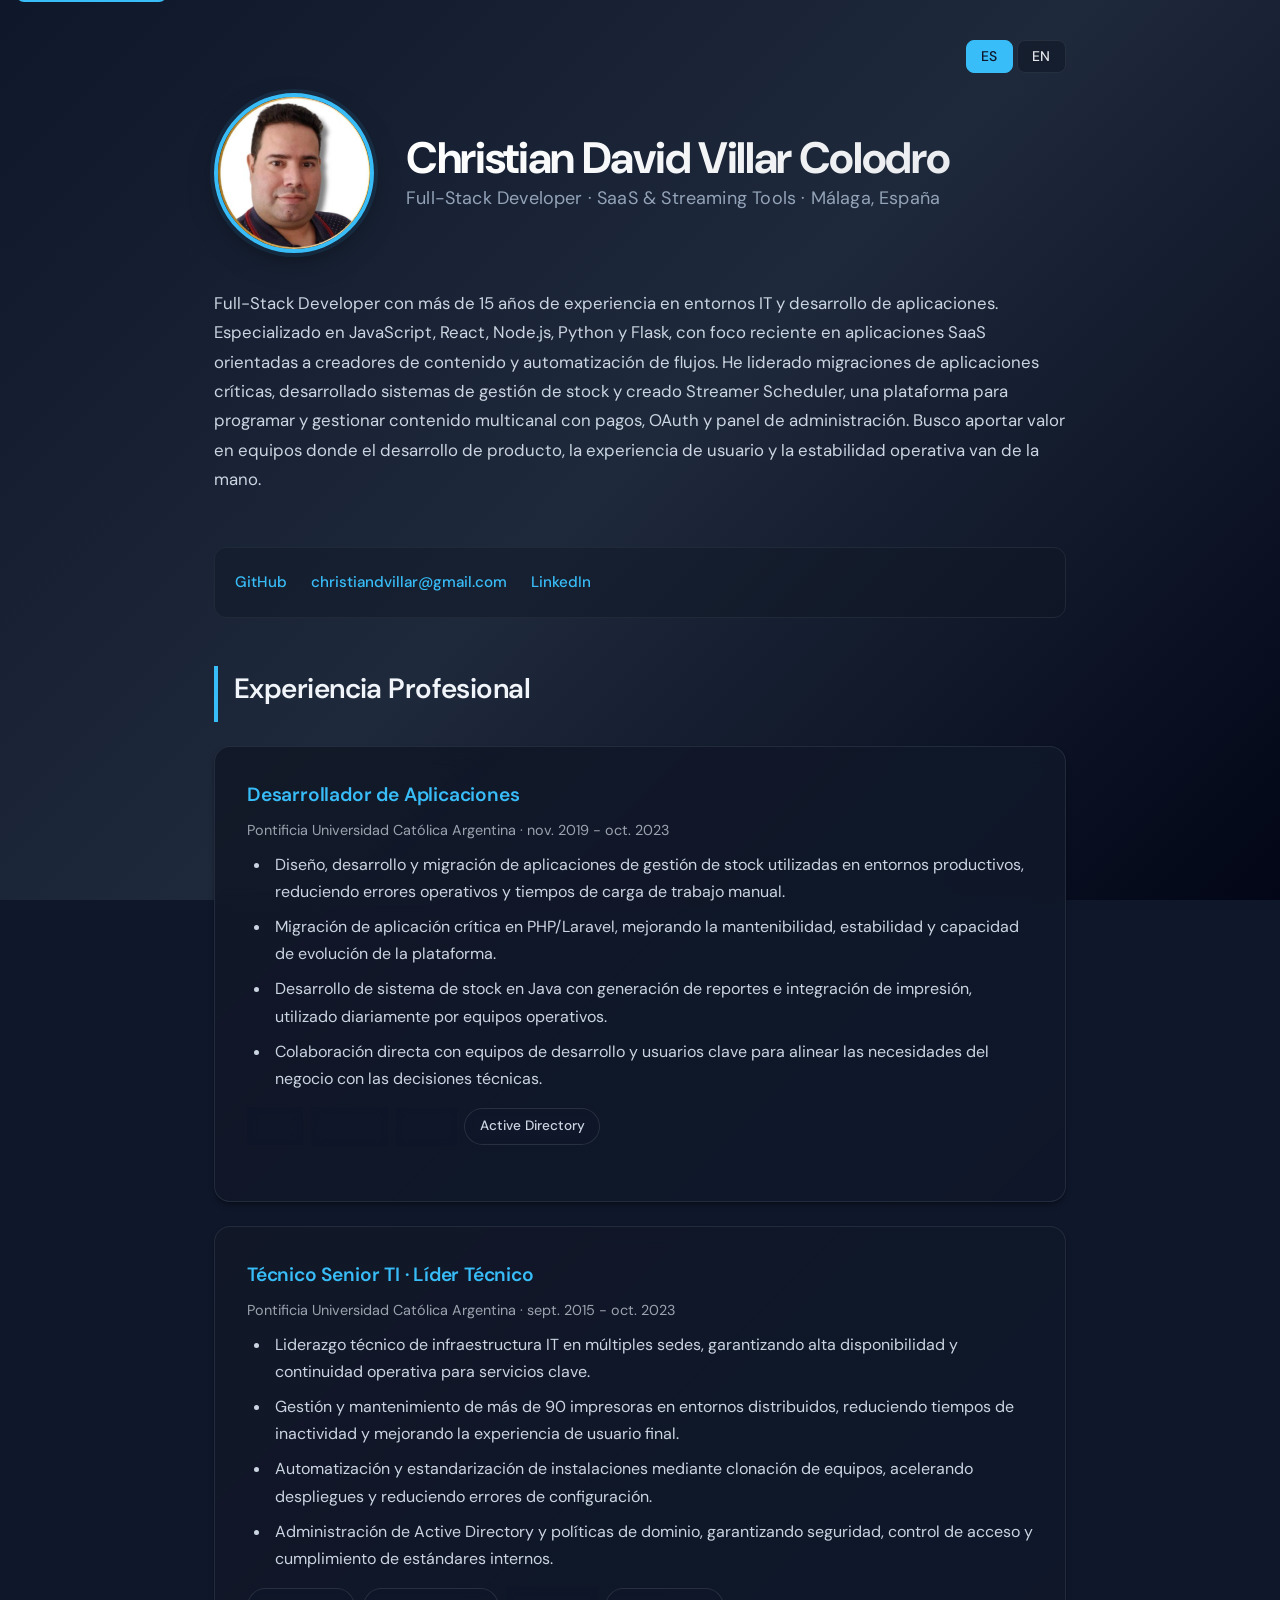
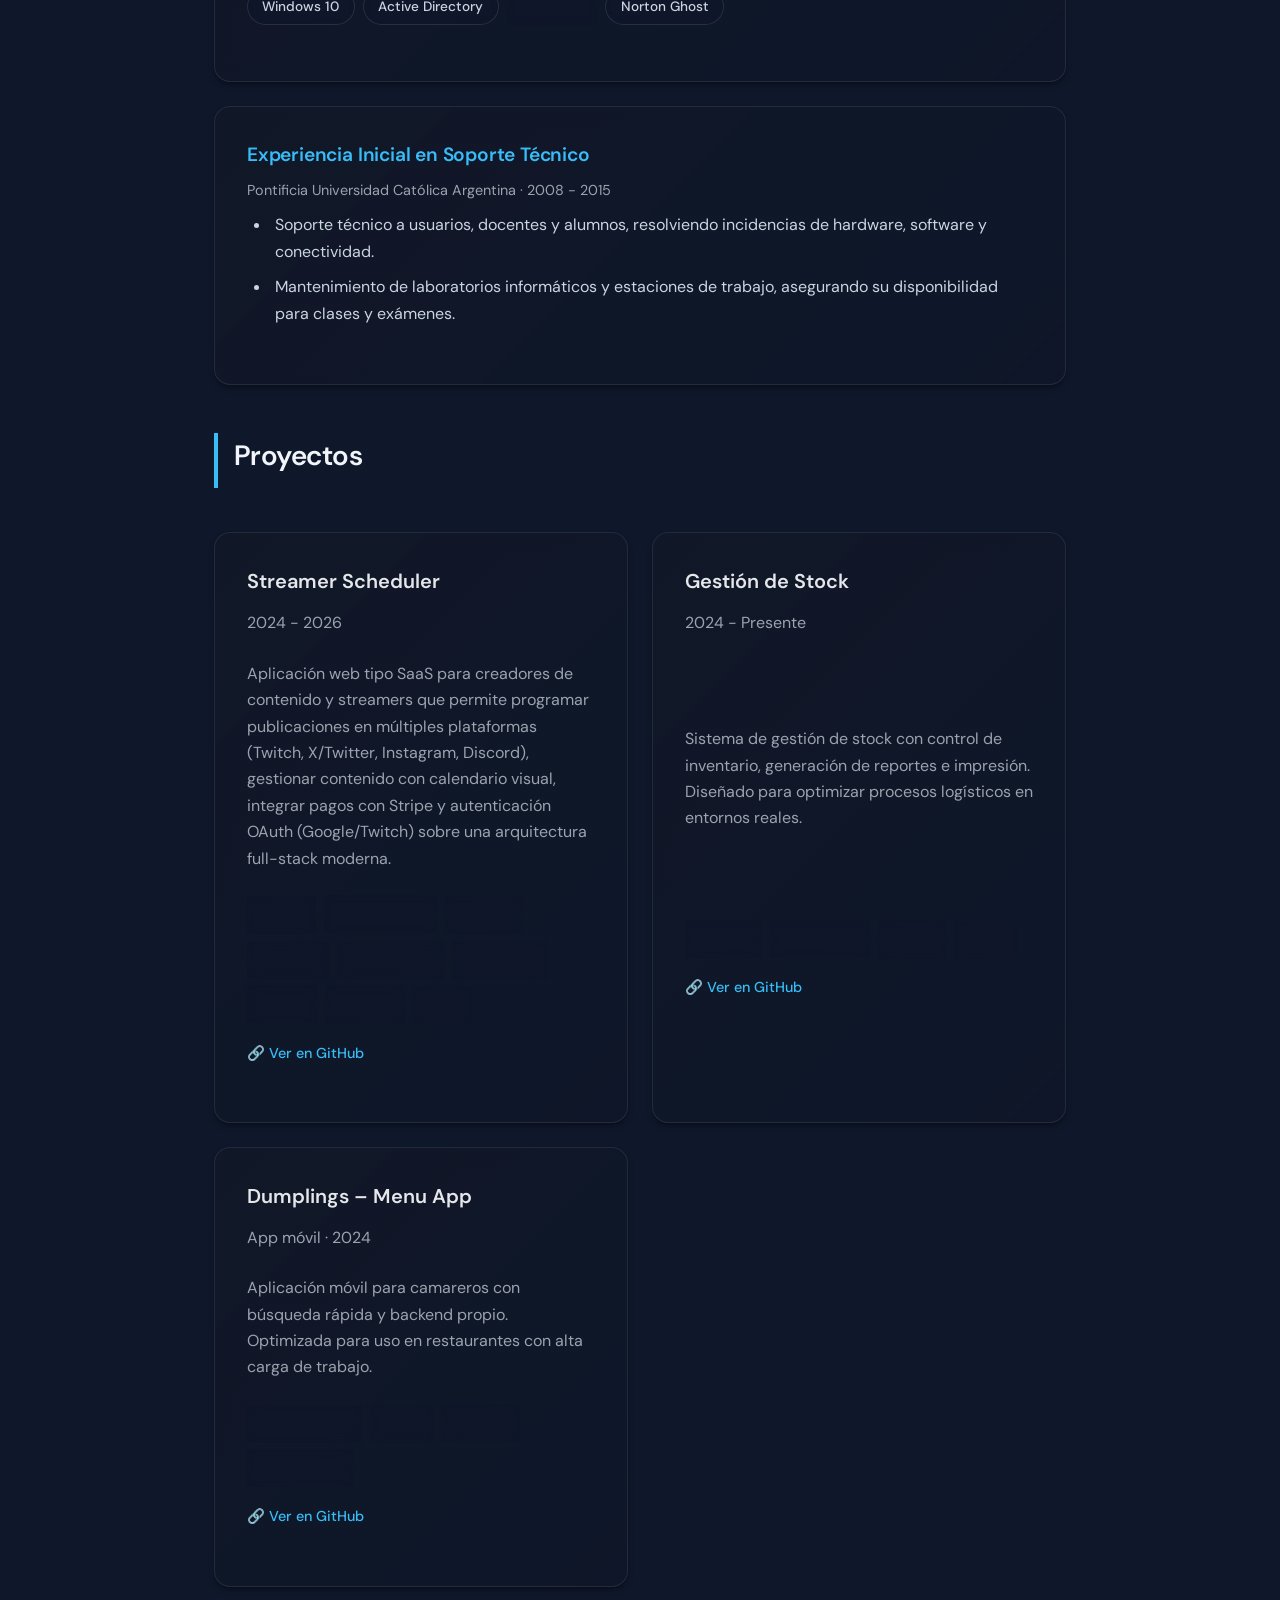
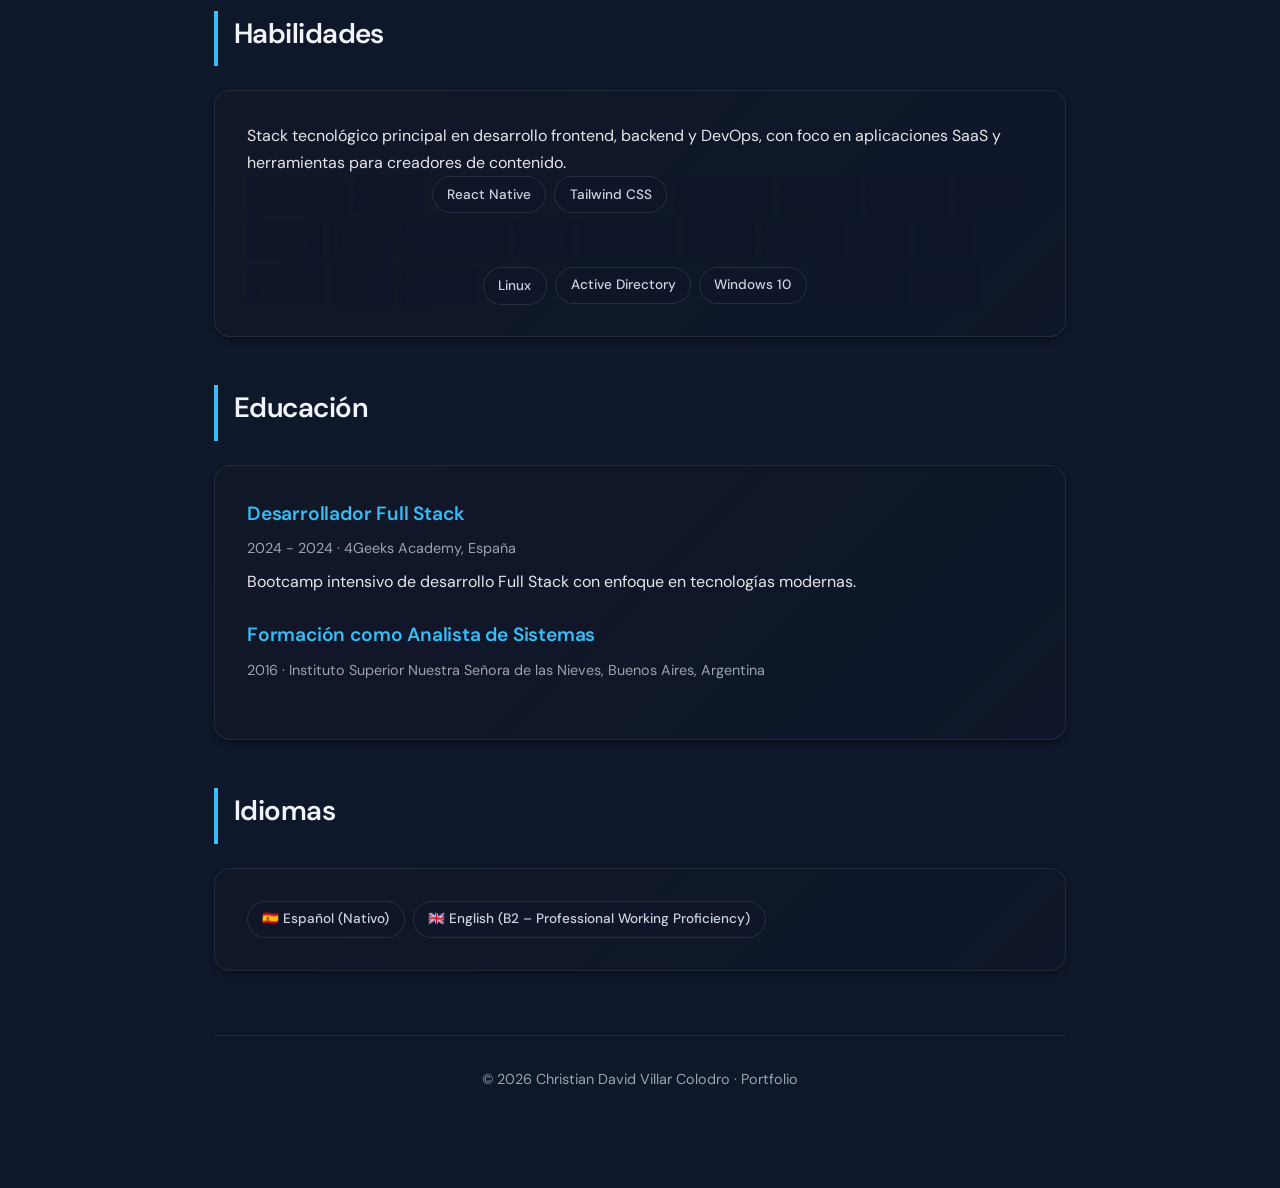
==== commit 5bafb973: "Update Profile" ====
--- a/index.html
+++ b/index.html
@@ -3,13 +3,18 @@
 <head>
   <meta charset="UTF-8" />
   <meta name="viewport" content="width=device-width, initial-scale=1.0" />
-  <title>Christian David Villar Colodro | Full-Stack Portfolio</title>
-  <meta name="description" content="Bilingual portfolio of Christian David Villar Colodro, Full-Stack Developer with 15+ years of experience." />
+  <title>Christian David Villar Colodro | Full-Stack Developer · CV</title>
+  <meta name="description" content="CV y portfolio de Christian David Villar Colodro, Full-Stack Developer con 15+ años de experiencia. JavaScript, React, Node.js, Python, SaaS." />
+  <meta name="theme-color" content="#0f172a" />
+  <link rel="preconnect" href="https://fonts.googleapis.com" />
+  <link rel="preconnect" href="https://fonts.gstatic.com" crossorigin />
+  <link href="https://fonts.googleapis.com/css2?family=DM+Sans:ital,opsz,wght@0,9..40,400;0,9..40,500;0,9..40,600;0,9..40,700;1,9..40,400&display=swap" rel="stylesheet" />
   <link rel="stylesheet" href="css/styles.css" />
 </head>
-<body>
-  <main class="container" id="cv-content">
-    <header>
+<body class="cv-page">
+  <a href="#cv-content" class="skip-link"><span data-es="Ir al contenido" data-en="Skip to content"></span></a>
+  <main class="container" id="cv-content" role="main">
+    <header class="cv-header" role="banner">
       <div class="header-controls">
         <div class="controls-group">
           <div class="lang-toggle" role="group" aria-label="Language selector">
@@ -22,21 +27,15 @@
         <img src="assets/images/profile.jpg" alt="Christian David Villar Colodro" class="profile-image" />
         <div class="header-text">
           <h1>Christian David Villar Colodro</h1>
-          <p class="subtitle" data-es="Full-Stack Developer · Málaga, España" data-en="Full-Stack Developer · Málaga, Spain"></p>
-        </div>
-      </div>
-      <p class="intro-text" data-es="Full-Stack Developer con más de 15 años de experiencia en entornos IT y desarrollo de aplicaciones. Especializado en JavaScript, React, Python y Flask, con una sólida base en sistemas, infraestructura y automatización. He liderado migraciones de aplicaciones críticas, desarrollado sistemas de gestión de stock y trabajado en entornos productivos reales. Busco aportar valor en equipos donde el desarrollo y la estabilidad operativa van de la mano." 
-         data-en="Full-Stack Developer with 15+ years of experience in IT environments and application development. Specialized in JavaScript, React, Python and Flask, with a strong background in systems, infrastructure and automation. I have led critical application migrations, built stock management systems and worked in real production environments. I aim to add value to teams where development and operational stability go hand in hand."></p>
+          <p class="subtitle" data-es="Full-Stack Developer · SaaS & Streaming Tools · Málaga, España" data-en="Full-Stack Developer · SaaS & Streaming Tools · Málaga, Spain"></p>
+        </div>
+      </div>
+      <p class="intro-text" data-es="Full-Stack Developer con más de 15 años de experiencia en entornos IT y desarrollo de aplicaciones. Especializado en JavaScript, React, Node.js, Python y Flask, con foco reciente en aplicaciones SaaS orientadas a creadores de contenido y automatización de flujos. He liderado migraciones de aplicaciones críticas, desarrollado sistemas de gestión de stock y creado Streamer Scheduler, una plataforma para programar y gestionar contenido multicanal con pagos, OAuth y panel de administración. Busco aportar valor en equipos donde el desarrollo de producto, la experiencia de usuario y la estabilidad operativa van de la mano." 
+         data-en="Full-Stack Developer with 15+ years of experience in IT environments and application development. Specialized in JavaScript, React, Node.js, Python and Flask, with a recent focus on SaaS applications for content creators and workflow automation. I have led critical application migrations, built stock management systems and created Streamer Scheduler, a platform to schedule and manage multi-channel content with payments, OAuth and an admin panel. I aim to add value to teams where product development, user experience and operational stability go hand in hand."></p>
       <div class="contact-info">
-        <a href="https://github.com/ChristianDVillar" target="_blank" rel="noopener noreferrer" aria-label="GitHub profile">
-          <span>🔗</span> GitHub
-        </a>
-        <a href="mailto:christiandvillar@gmail.com" aria-label="Email">
-          <span>✉️</span> christiandvillar@gmail.com
-        </a>
-        <a href="https://linkedin.com/in/christian-david-villar-colodro" target="_blank" rel="noopener noreferrer" aria-label="LinkedIn profile">
-          <span>💼</span> LinkedIn
-        </a>
+        <a href="https://github.com/ChristianDVillar" target="_blank" rel="noopener noreferrer" aria-label="GitHub">GitHub</a>
+        <a href="mailto:christiandvillar@gmail.com" aria-label="Email">christiandvillar@gmail.com</a>
+        <a href="https://linkedin.com/in/christian-david-villar-colodro" target="_blank" rel="noopener noreferrer" aria-label="LinkedIn">LinkedIn</a>
       </div>
     </header>
 
@@ -48,10 +47,10 @@
           <h4 data-es="Desarrollador de Aplicaciones" data-en="Application Developer"></h4>
           <p class="meta" data-es="Pontificia Universidad Católica Argentina · nov. 2019 - oct. 2023" data-en="Pontificia Universidad Católica Argentina · Nov. 2019 - Oct. 2023"></p>
           <ul>
-            <li data-es="Desarrollo y migración de aplicaciones de gestión de stock utilizadas en entornos reales" data-en="Development and migration of stock management applications used in real environments"></li>
-            <li data-es="Migración de aplicación crítica en PHP/Laravel, mejorando mantenibilidad y estabilidad" data-en="Migration of critical PHP/Laravel application, improving maintainability and stability"></li>
-            <li data-es="Desarrollo de sistema de stock en Java con generación de reportes e integración de impresión" data-en="Development of stock system in Java with report generation and printing integration"></li>
-            <li data-es="Colaboración directa con equipos de desarrollo en entornos productivos" data-en="Direct collaboration with development teams in production environments"></li>
+            <li data-es="Diseño, desarrollo y migración de aplicaciones de gestión de stock utilizadas en entornos productivos, reduciendo errores operativos y tiempos de carga de trabajo manual." data-en="Designed, developed and migrated stock management applications used in production environments, reducing operational errors and manual workload time."></li>
+            <li data-es="Migración de aplicación crítica en PHP/Laravel, mejorando la mantenibilidad, estabilidad y capacidad de evolución de la plataforma." data-en="Migrated a critical PHP/Laravel application, improving maintainability, stability and the platform's ability to evolve."></li>
+            <li data-es="Desarrollo de sistema de stock en Java con generación de reportes e integración de impresión, utilizado diariamente por equipos operativos." data-en="Developed a Java-based stock system with report generation and printing integration, used daily by operational teams."></li>
+            <li data-es="Colaboración directa con equipos de desarrollo y usuarios clave para alinear las necesidades del negocio con las decisiones técnicas." data-en="Collaborated directly with development teams and key users to align business needs with technical decisions."></li>
           </ul>
           <div class="tags" role="list" style="margin-top: 1rem;">
             <span class="tag" role="listitem">PHP</span>
@@ -67,10 +66,10 @@
           <h4 data-es="Técnico Senior TI · Líder Técnico" data-en="Senior IT Technician · Technical Lead"></h4>
           <p class="meta" data-es="Pontificia Universidad Católica Argentina · sept. 2015 - oct. 2023" data-en="Pontificia Universidad Católica Argentina · Sept. 2015 - Oct. 2023"></p>
           <ul>
-            <li data-es="Liderazgo técnico de infraestructura IT en múltiples sedes, garantizando continuidad operativa" data-en="Technical leadership of IT infrastructure across multiple sites, ensuring operational continuity"></li>
-            <li data-es="Gestión y mantenimiento de más de 90 impresoras en entornos distribuidos" data-en="Management and maintenance of 90+ printers in distributed environments"></li>
-            <li data-es="Automatización y estandarización de instalaciones mediante clonación de equipos" data-en="Automation and standardization of installations through device cloning"></li>
-            <li data-es="Administración de Active Directory y políticas de dominio" data-en="Active Directory administration and domain policy management"></li>
+            <li data-es="Liderazgo técnico de infraestructura IT en múltiples sedes, garantizando alta disponibilidad y continuidad operativa para servicios clave." data-en="Provided technical leadership for IT infrastructure across multiple sites, ensuring high availability and operational continuity for key services."></li>
+            <li data-es="Gestión y mantenimiento de más de 90 impresoras en entornos distribuidos, reduciendo tiempos de inactividad y mejorando la experiencia de usuario final." data-en="Managed and maintained 90+ printers in distributed environments, reducing downtime and improving end-user experience."></li>
+            <li data-es="Automatización y estandarización de instalaciones mediante clonación de equipos, acelerando despliegues y reduciendo errores de configuración." data-en="Automated and standardized installations through device cloning, accelerating deployments and reducing configuration errors."></li>
+            <li data-es="Administración de Active Directory y políticas de dominio, garantizando seguridad, control de acceso y cumplimiento de estándares internos." data-en="Administered Active Directory and domain policies, ensuring security, access control and compliance with internal standards."></li>
           </ul>
           <div class="tags" role="list" style="margin-top: 1rem;">
             <span class="tag" role="listitem">Windows 10</span>
@@ -86,8 +85,8 @@
           <h4 data-es="Experiencia Inicial en Soporte Técnico" data-en="Early Career · Technical Support"></h4>
           <p class="meta" data-es="Pontificia Universidad Católica Argentina · 2008 - 2015" data-en="Pontificia Universidad Católica Argentina · 2008 - 2015"></p>
           <ul>
-            <li data-es="Soporte técnico a usuarios, docentes y alumnos" data-en="Technical support for users, teachers and students"></li>
-            <li data-es="Mantenimiento de laboratorios informáticos" data-en="Maintenance of computer laboratories"></li>
+            <li data-es="Soporte técnico a usuarios, docentes y alumnos, resolviendo incidencias de hardware, software y conectividad." data-en="Provided technical support to users, teachers and students, resolving hardware, software and connectivity issues."></li>
+            <li data-es="Mantenimiento de laboratorios informáticos y estaciones de trabajo, asegurando su disponibilidad para clases y exámenes." data-en="Maintained computer labs and workstations, ensuring their availability for classes and exams."></li>
           </ul>
         </div>
       </div>
@@ -96,6 +95,26 @@
     <section aria-labelledby="projects-heading">
       <h2 id="projects-heading" data-es="Proyectos" data-en="Projects"></h2>
       <div class="grid">
+        <article class="card project">
+          <h3>Streamer Scheduler</h3>
+          <p class="meta" data-es="2024 - 2026" data-en="2024 - 2026"></p>
+          <p data-es="Aplicación web tipo SaaS para creadores de contenido y streamers que permite programar publicaciones en múltiples plataformas (Twitch, X/Twitter, Instagram, Discord), gestionar contenido con calendario visual, integrar pagos con Stripe y autenticación OAuth (Google/Twitch) sobre una arquitectura full-stack moderna." 
+             data-en="SaaS web application for content creators and streamers to schedule posts across multiple platforms (Twitch, X/Twitter, Instagram, Discord), manage content with a visual calendar, integrate payments with Stripe and OAuth authentication (Google/Twitch) on a modern full-stack architecture."></p>
+          <div class="tags" role="list">
+            <span class="tag" role="listitem">React</span>
+            <span class="tag" role="listitem">Tailwind CSS</span>
+            <span class="tag" role="listitem">Node.js</span>
+            <span class="tag" role="listitem">Express</span>
+            <span class="tag" role="listitem">PostgreSQL</span>
+            <span class="tag" role="listitem">Supabase</span>
+            <span class="tag" role="listitem">Stripe</span>
+            <span class="tag" role="listitem">OAuth2</span>
+            <span class="tag" role="listitem">JWT</span>
+          </div>
+          <p class="project-links">
+            <a href="https://github.com/ChristianDVillar/Stream-Schedule" class="project-link" target="_blank" rel="noopener noreferrer">🔗 <span data-es="Ver en GitHub" data-en="View on GitHub"></span></a>
+          </p>
+        </article>
         <article class="card project">
           <h3 data-es="Gestión de Stock" data-en="Stock Management"></h3>
           <p class="meta" data-es="2024 - Presente" data-en="2024 - Present"></p>
@@ -104,30 +123,27 @@
           <div class="tags" role="list">
             <span class="tag" role="listitem">Python</span>
             <span class="tag" role="listitem">JavaScript</span>
-            <span class="tag" role="listitem">React.js</span>
+            <span class="tag" role="listitem">React</span>
             <span class="tag" role="listitem">Flask</span>
           </div>
-          <div style="margin-top: 1rem;">
-            <a href="https://github.com/4GeeksAcademy/Silvia_Rodolfo_Christian" target="_blank" rel="noopener noreferrer" style="color: var(--accent); text-decoration: none; font-size: 0.9rem;">
-              🔗 <span data-es="Ver en GitHub" data-en="View on GitHub"></span>
-            </a>
-          </div>
+          <p class="project-links">
+            <a href="https://github.com/4GeeksAcademy/Silvia_Rodolfo_Christian" class="project-link" target="_blank" rel="noopener noreferrer">🔗 <span data-es="Ver en GitHub" data-en="View on GitHub"></span></a>
+          </p>
         </article>
         <article class="card project">
           <h3>Dumplings – Menu App</h3>
+          <p class="meta" data-es="App móvil · 2024" data-en="Mobile app · 2024"></p>
           <p data-es="Aplicación móvil para camareros con búsqueda rápida y backend propio. Optimizada para uso en restaurantes con alta carga de trabajo." 
              data-en="Mobile app for waiters with fast search and custom backend. Optimized for restaurant use with high workload."></p>
           <div class="tags" role="list">
             <span class="tag" role="listitem">React Native</span>
             <span class="tag" role="listitem">Expo</span>
-            <span class="tag" role="listitem">Node</span>
+            <span class="tag" role="listitem">Node.js</span>
             <span class="tag" role="listitem">PostgreSQL</span>
           </div>
-          <div style="margin-top: 1rem;">
-            <a href="https://github.com/ChristianDVillar/Dumplings" target="_blank" rel="noopener noreferrer" style="color: var(--accent); text-decoration: none; font-size: 0.9rem;">
-              🔗 <span data-es="Ver en GitHub" data-en="View on GitHub"></span>
-            </a>
-          </div>
+          <p class="project-links">
+            <a href="https://github.com/ChristianDVillar/Dumplings" class="project-link" target="_blank" rel="noopener noreferrer">🔗 <span data-es="Ver en GitHub" data-en="View on GitHub"></span></a>
+          </p>
         </article>
       </div>
     </section>
@@ -135,25 +151,33 @@
     <section aria-labelledby="skills-heading">
       <h2 id="skills-heading" data-es="Habilidades" data-en="Skills"></h2>
       <div class="card">
-        <p data-es="Stack tecnológico principal en desarrollo frontend, backend y DevOps." 
-           data-en="Core technology stack across frontend, backend and DevOps."></p>
+        <p data-es="Stack tecnológico principal en desarrollo frontend, backend y DevOps, con foco en aplicaciones SaaS y herramientas para creadores de contenido." 
+           data-en="Core technology stack across frontend, backend and DevOps, focused on SaaS applications and tools for content creators."></p>
         <div class="tags" role="list">
+          <span class="tag" role="listitem">JavaScript</span>
+          <span class="tag" role="listitem">React</span>
+          <span class="tag" role="listitem">React Native</span>
+          <span class="tag" role="listitem">Tailwind CSS</span>
+          <span class="tag" role="listitem">Bootstrap</span>
+          <span class="tag" role="listitem">Node.js</span>
+          <span class="tag" role="listitem">Express</span>
+          <span class="tag" role="listitem">Python</span>
+          <span class="tag" role="listitem">Django</span>
+          <span class="tag" role="listitem">Flask</span>
+          <span class="tag" role="listitem">PostgreSQL</span>
+          <span class="tag" role="listitem">SQL</span>
+          <span class="tag" role="listitem">Supabase</span>
+          <span class="tag" role="listitem">Stripe</span>
+          <span class="tag" role="listitem">OAuth2</span>
+          <span class="tag" role="listitem">JWT</span>
           <span class="tag" role="listitem">PHP</span>
           <span class="tag" role="listitem">Laravel</span>
           <span class="tag" role="listitem">Java</span>
-          <span class="tag" role="listitem">JavaScript</span>
-          <span class="tag" role="listitem">React</span>
-          <span class="tag" role="listitem">React.js</span>
-          <span class="tag" role="listitem">Bootstrap</span>
-          <span class="tag" role="listitem">Python</span>
-          <span class="tag" role="listitem">Django</span>
-          <span class="tag" role="listitem">Flask</span>
-          <span class="tag" role="listitem">SQL</span>
+          <span class="tag" role="listitem">Docker</span>
+          <span class="tag" role="listitem">Linux</span>
           <span class="tag" role="listitem">Active Directory</span>
           <span class="tag" role="listitem">Windows 10</span>
           <span class="tag" role="listitem">Clonezilla</span>
-          <span class="tag" role="listitem">Docker</span>
-          <span class="tag" role="listitem">Linux</span>
           <span class="tag" role="listitem">Azure</span>
         </div>
       </div>
--- a/css/styles.css
+++ b/css/styles.css
@@ -4,11 +4,12 @@
   --text: #e5e7eb;
   --muted: #9ca3af;
   --accent: #38bdf8;
-  --accent-hover: #0ea5e9;
+  --accent-hover: #7dd3fc;
   --border: #1f2937;
   --border-light: #374151;
   --gradient-start: #020617;
   --shadow: rgba(0, 0, 0, 0.3);
+  --font-sans: 'DM Sans', -apple-system, BlinkMacSystemFont, 'Segoe UI', sans-serif;
 }
 
 * {
@@ -17,14 +18,32 @@
   padding: 0;
 }
 
+.skip-link {
+  position: absolute;
+  top: -3rem;
+  left: 1rem;
+  padding: 0.75rem 1.25rem;
+  background: var(--accent);
+  color: var(--bg);
+  font-weight: 600;
+  border-radius: 8px;
+  z-index: 100;
+  transition: top 0.2s ease;
+}
+.skip-link:focus {
+  top: 1rem;
+  outline: 3px solid var(--accent-hover);
+  outline-offset: 2px;
+}
+
 body {
   margin: 0;
-  font-family: -apple-system, BlinkMacSystemFont, 'Segoe UI', 'Inter', 'Roboto', 'Helvetica Neue', Arial, sans-serif;
+  font-family: var(--font-sans);
   background: linear-gradient(135deg, #0f172a 0%, #1e293b 50%, #020617 100%);
   background-attachment: fixed;
   background-color: #0f172a;
   color: var(--text);
-  line-height: 1.7;
+  line-height: 1.65;
   min-height: 100vh;
   padding-bottom: 2rem;
   transition: background 0.3s ease, color 0.3s ease;
@@ -44,11 +63,16 @@
   text-decoration: underline;
 }
 
+a:focus-visible {
+  outline: 2px solid var(--accent);
+  outline-offset: 2px;
+}
+
 .container {
-  max-width: 1000px;
+  max-width: 900px;
   margin: 0 auto;
-  padding: 3rem 1.5rem 4rem;
-  animation: fadeIn 0.6s ease-in;
+  padding: 2.5rem 1.5rem 4rem;
+  animation: fadeIn 0.5s ease-out;
 }
 
 @keyframes fadeIn {
@@ -62,11 +86,11 @@
   }
 }
 
-header {
+.cv-header {
   display: flex;
   flex-direction: column;
-  gap: 1rem;
-  margin-bottom: 3rem;
+  gap: 1.25rem;
+  margin-bottom: 2.5rem;
 }
 
 .header-profile {
@@ -122,11 +146,12 @@
 }
 
 h2 {
-  margin-top: 3.5rem;
-  margin-bottom: 1.75rem;
-  border-bottom: 2px solid var(--border);
-  padding-bottom: 0.75rem;
-  font-size: clamp(1.5rem, 4vw, 2rem);
+  margin-top: 3rem;
+  margin-bottom: 1.25rem;
+  padding-bottom: 0.6rem;
+  padding-left: 1rem;
+  border-left: 4px solid var(--accent);
+  font-size: clamp(1.35rem, 3.5vw, 1.75rem);
   font-weight: 600;
   letter-spacing: -0.02em;
   color: #f1f5f9;
@@ -192,6 +217,23 @@
   flex-grow: 1;
   margin-bottom: 1rem;
   color: var(--muted);
+}
+
+.project-links {
+  margin: 1rem 0 0;
+  padding: 0;
+}
+
+.project-link {
+  font-size: 0.9rem;
+  font-weight: 500;
+  color: var(--accent) !important;
+  text-decoration: none;
+}
+
+.project-link:hover {
+  color: var(--accent-hover) !important;
+  text-decoration: underline;
 }
 
 button {
@@ -215,6 +257,11 @@
   box-shadow: 0 4px 12px rgba(0, 0, 0, 0.3);
 }
 
+button:focus-visible {
+  outline: 2px solid var(--accent);
+  outline-offset: 2px;
+}
+
 button.active {
   background: var(--accent);
   border-color: var(--accent);
@@ -268,11 +315,11 @@
 }
 
 .intro-text {
-  margin: 1.25rem 0;
-  font-size: 1.1rem;
-  line-height: 1.8;
+  margin: 1rem 0 1.25rem;
+  font-size: 1.05rem;
+  line-height: 1.75;
   color: #cbd5e1;
-  max-width: 90%;
+  max-width: 72ch;
 }
 
 .links {
@@ -321,22 +368,29 @@
 .contact-info {
   display: flex;
   flex-wrap: wrap;
-  gap: 1.5rem;
-  margin-top: 0.5rem;
+  align-items: center;
+  gap: 0.75rem 1.5rem;
+  margin-top: 0.75rem;
+  padding: 1rem 1.25rem;
+  background: rgba(17, 24, 39, 0.5);
+  border: 1px solid var(--border);
+  border-radius: 12px;
 }
 
 .contact-info a {
-  display: flex;
+  display: inline-flex;
   align-items: center;
-  gap: 0.5rem;
-  padding: 0.5rem 0.75rem;
-  border-radius: 8px;
-  transition: all 0.2s ease;
+  padding: 0.4rem 0;
+  font-weight: 500;
+  font-size: 0.95rem;
+  border-radius: 6px;
+  transition: color 0.2s ease, background 0.2s ease;
 }
 
 .contact-info a:hover {
-  background: rgba(56, 189, 248, 0.1);
-  transform: translateX(4px);
+  color: var(--accent-hover);
+  background: rgba(56, 189, 248, 0.08);
+  text-decoration: none;
 }
 
 @media (max-width: 768px) {
@@ -370,10 +424,69 @@
 }
 
 @media print {
+  .skip-link,
   .header-controls {
-    display: none;
+    display: none !important;
+  }
+  body {
+    background: #fff;
+    color: #1a1a1a;
+  }
+  .container {
+    max-width: 100%;
+    padding: 1rem 0.75rem;
+  }
+  .card {
+    background: #f8fafc;
+    border: 1px solid #e2e8f0;
+    box-shadow: none;
+    break-inside: avoid;
   }
   .card:hover {
     transform: none;
-  }
-}
+    box-shadow: none;
+  }
+  .profile-image {
+    border-color: #0ea5e9;
+    box-shadow: none;
+  }
+  h1 {
+    background: linear-gradient(135deg, #0f172a 0%, #1e293b 100%);
+    -webkit-background-clip: text;
+    background-clip: text;
+    -webkit-text-fill-color: #0f172a;
+  }
+  h2 {
+    color: #0f172a;
+    border-left-color: #0ea5e9;
+  }
+  .experience-item h4 {
+    color: #0369a1;
+  }
+  .subtitle,
+  .meta,
+  .intro-text,
+  .experience-item li,
+  .project p {
+    color: #334155;
+  }
+  .tag {
+    background: #e2e8f0;
+    border-color: #cbd5e1;
+    color: #475569;
+  }
+  .contact-info {
+    background: #f1f5f9;
+    border-color: #e2e8f0;
+  }
+  .contact-info a {
+    color: #0369a1;
+  }
+  footer {
+    border-top-color: #e2e8f0;
+    color: #64748b;
+  }
+  a {
+    color: #0369a1;
+  }
+}
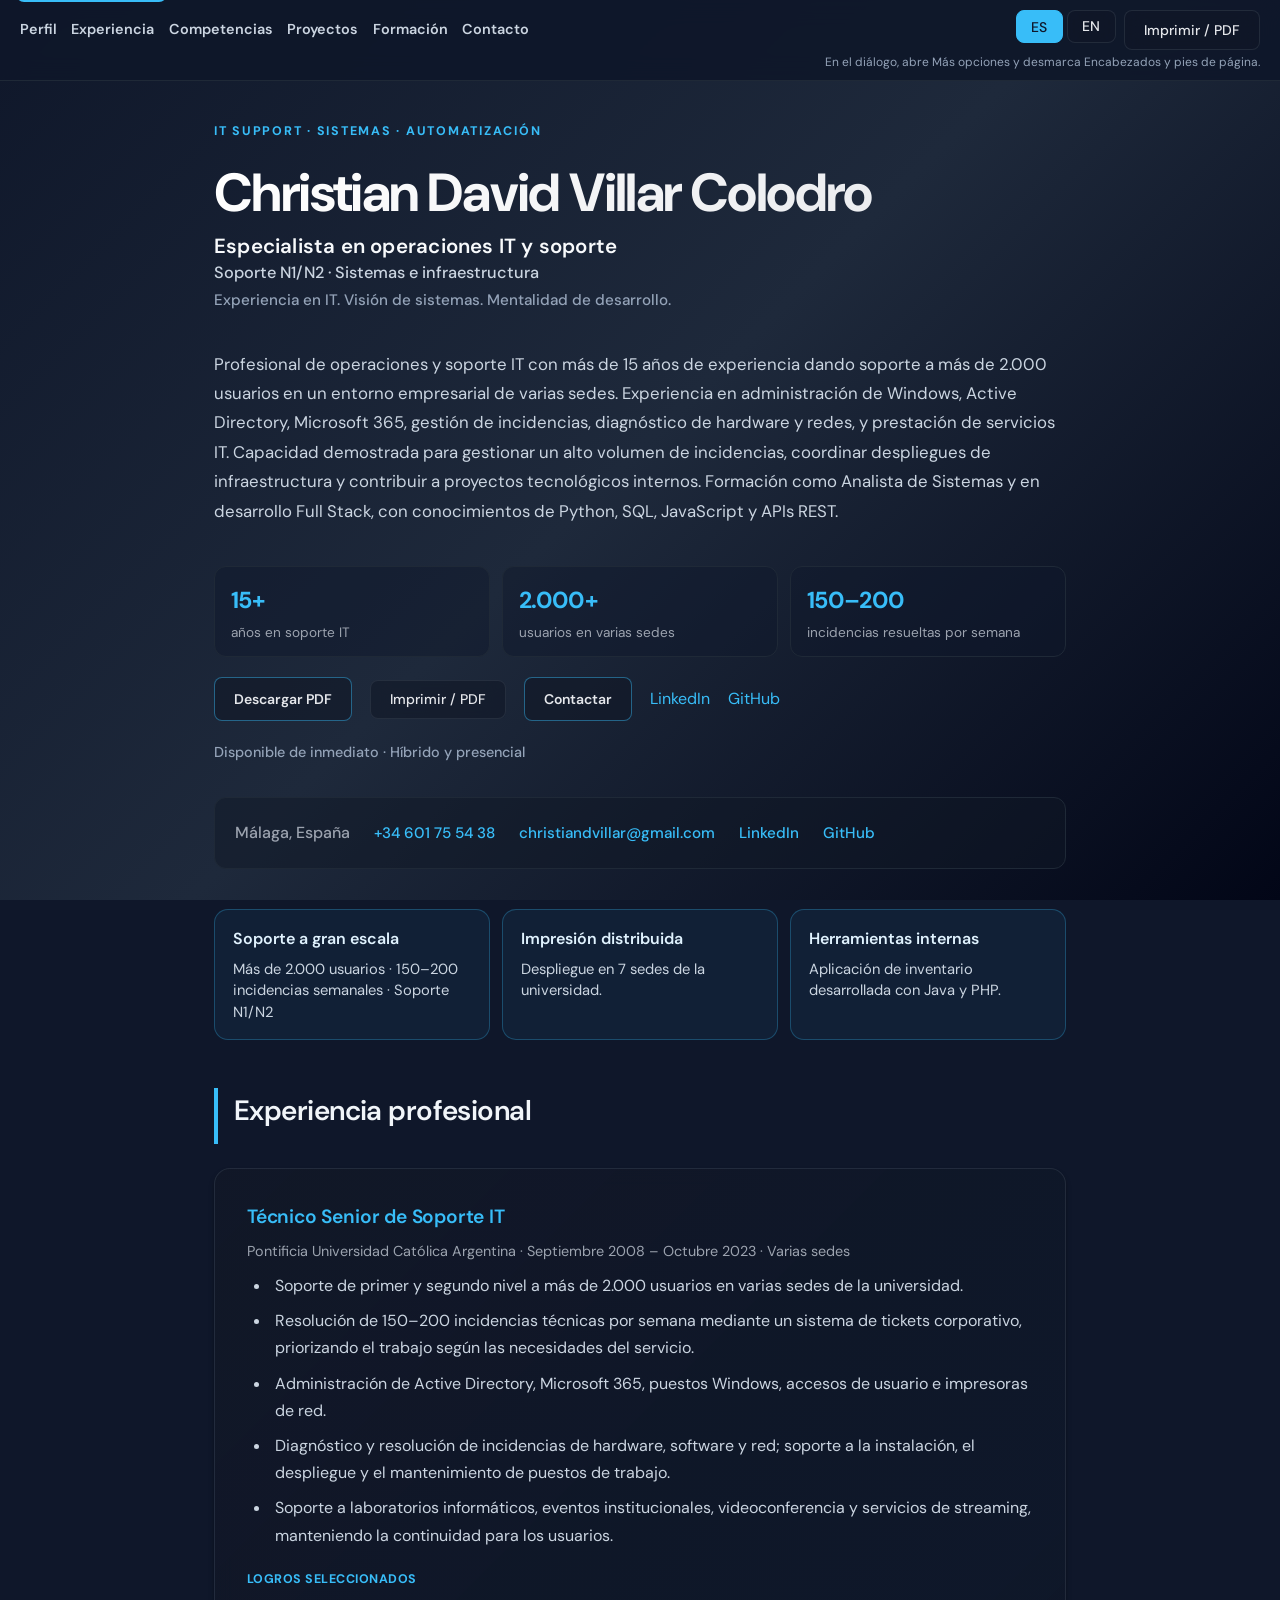
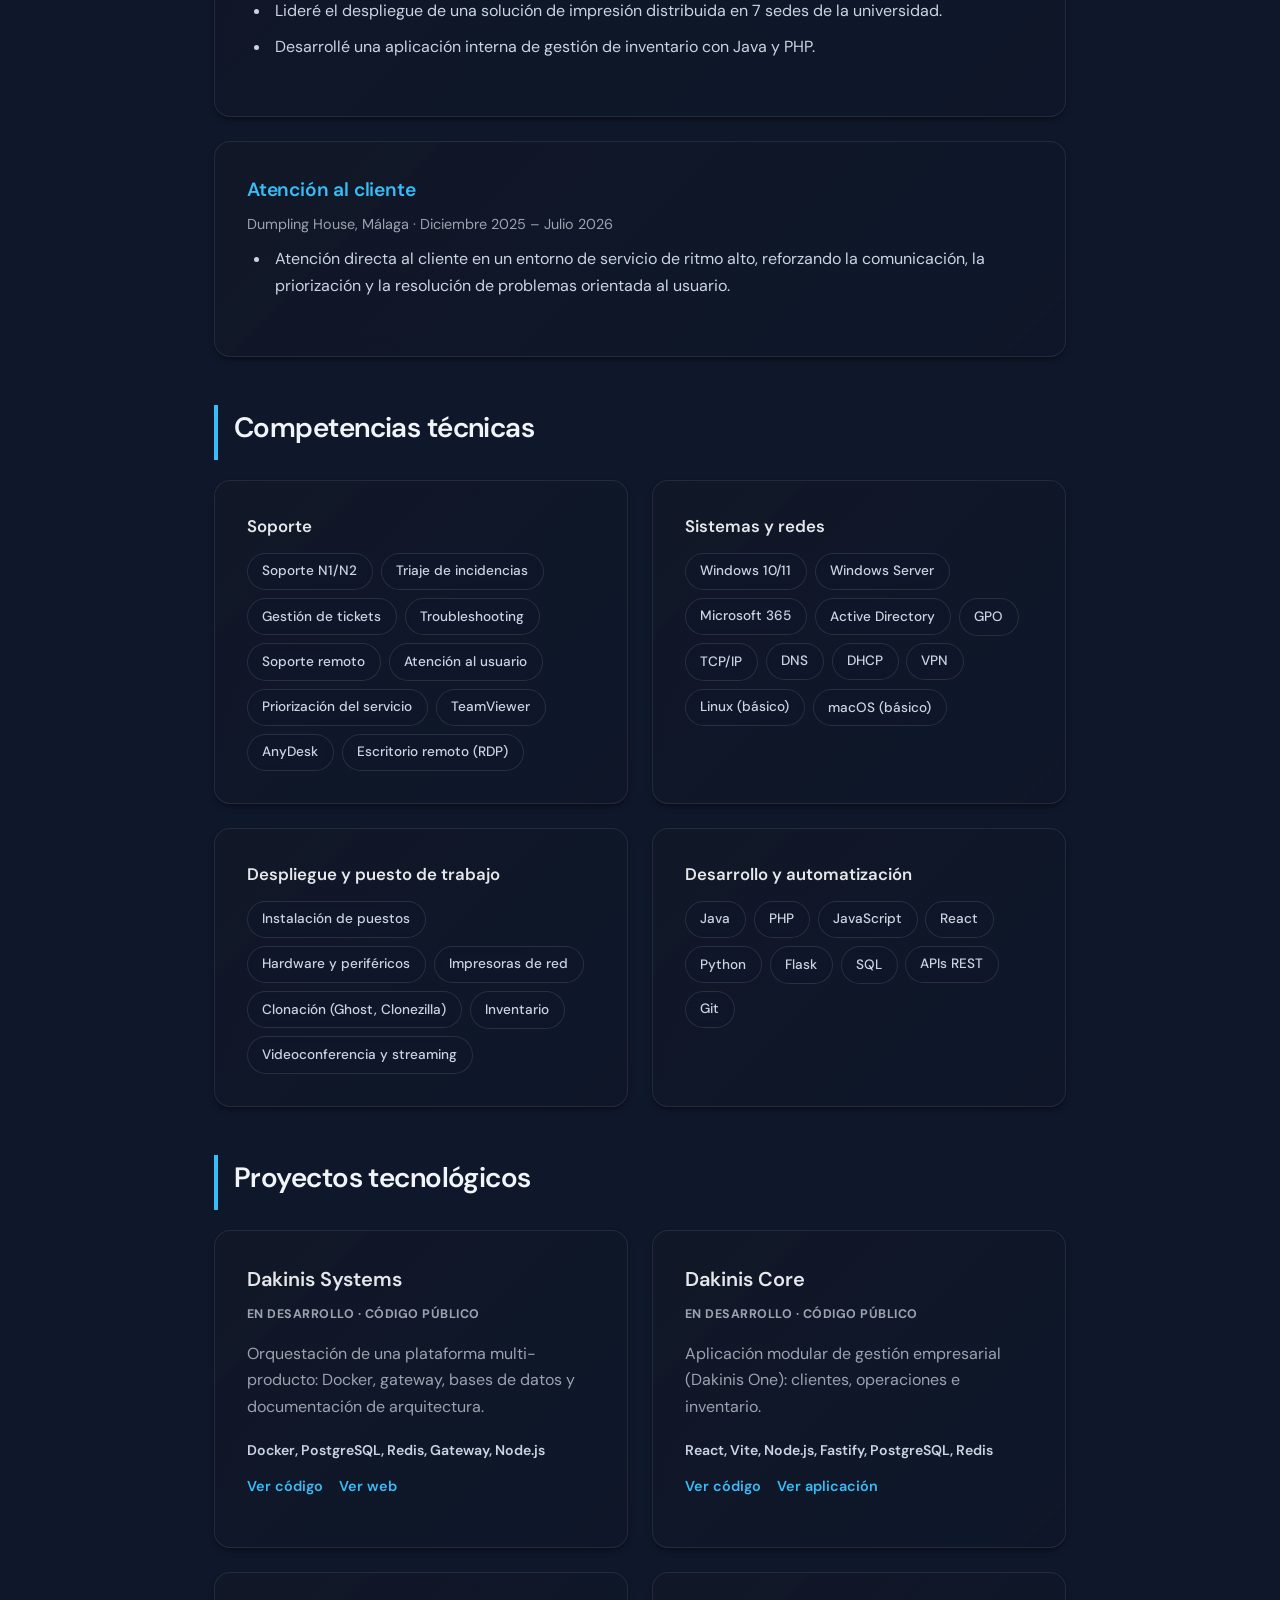
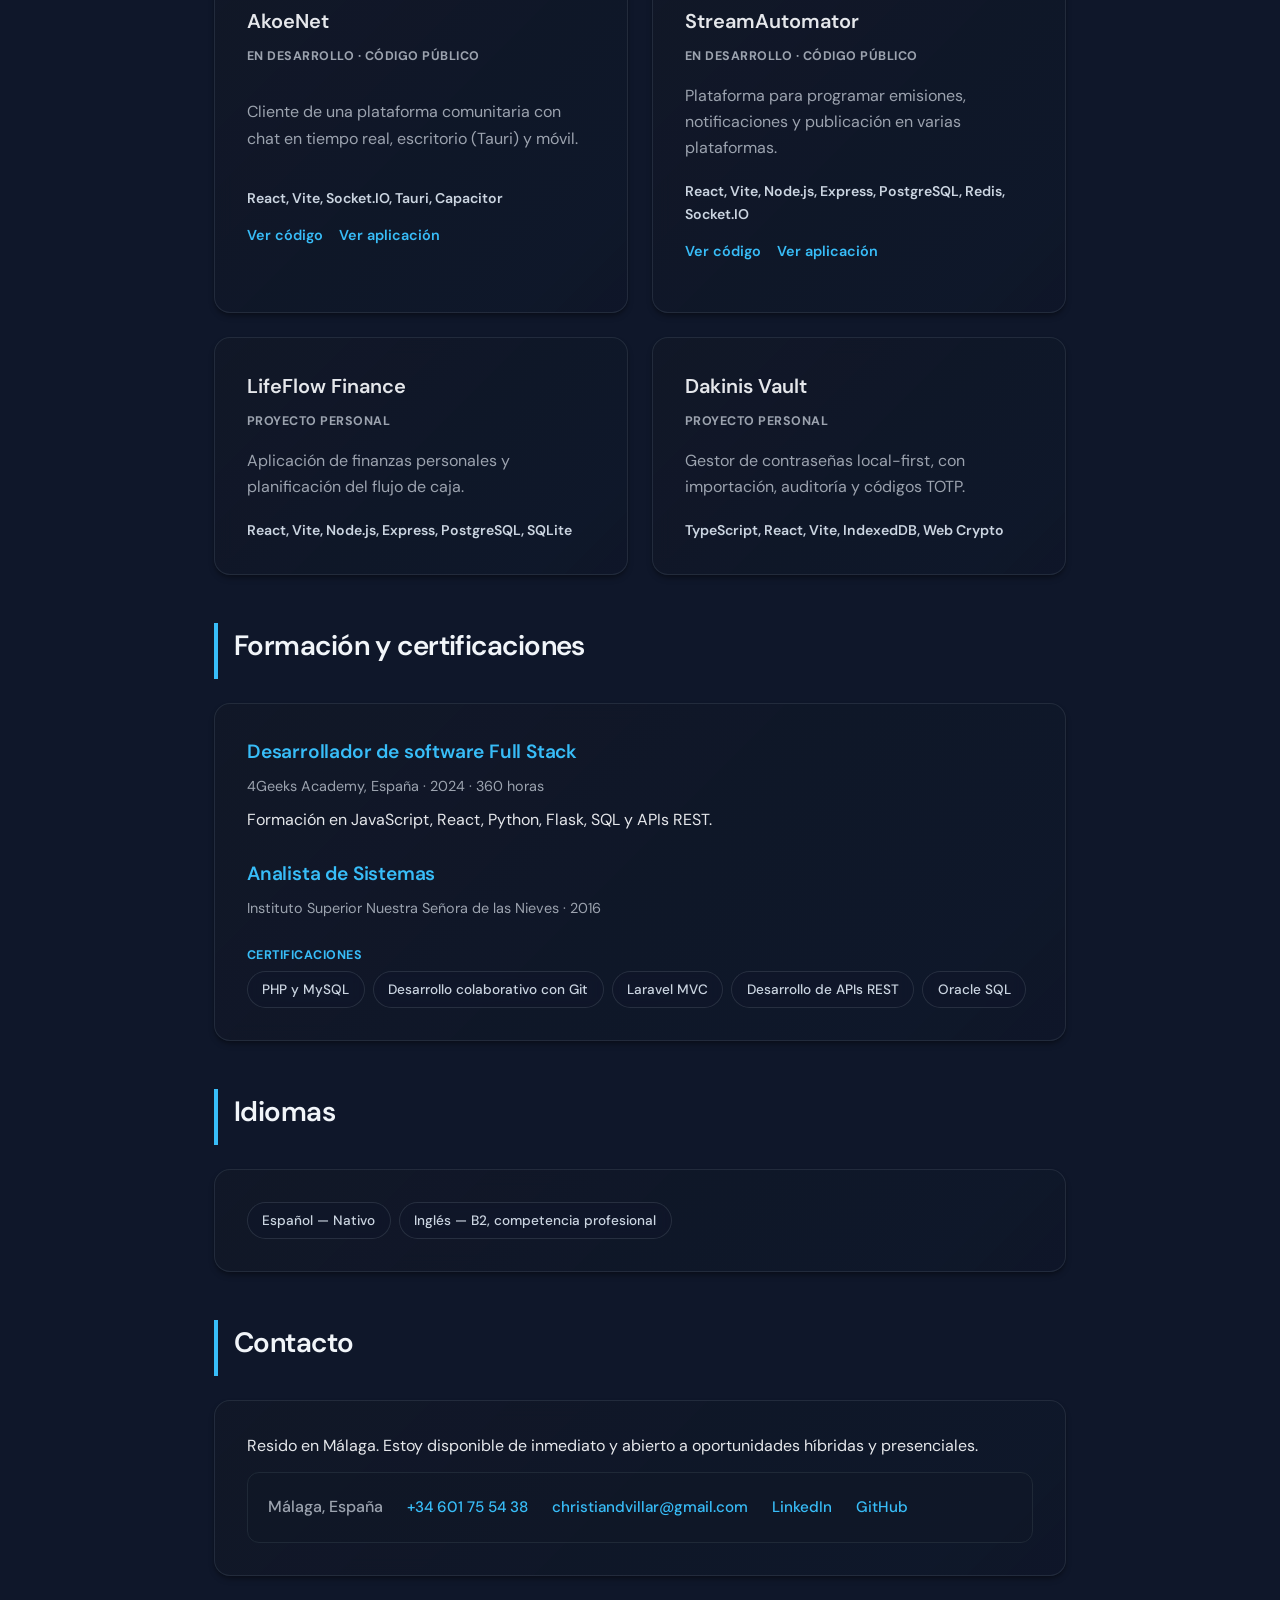
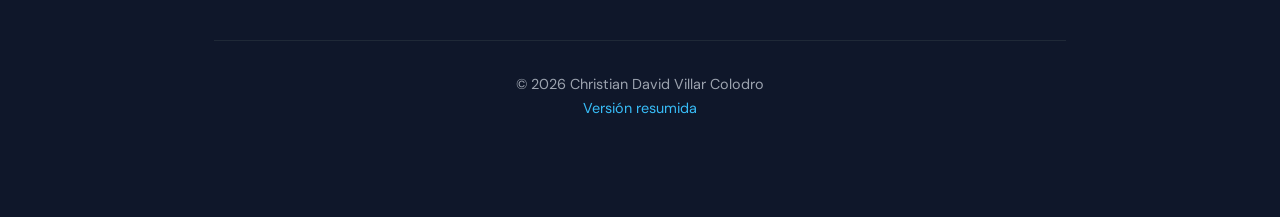
==== commit e6d1a1b8: "Add bilingual PDF downloads and public project links. Ship Edge-validated PDFs in pdf/ and wire Desc" ====
--- a/index.html
+++ b/index.html
@@ -3,213 +3,295 @@
 <head>
   <meta charset="UTF-8" />
   <meta name="viewport" content="width=device-width, initial-scale=1.0" />
-  <title>Christian David Villar Colodro | Full-Stack Developer · CV</title>
-  <meta name="description" content="CV y portfolio de Christian David Villar Colodro, Full-Stack Developer con 15+ años de experiencia. JavaScript, React, Node.js, Python, SaaS." />
+  <title>Christian David Villar Colodro | Técnico de operaciones IT</title>
+  <meta name="description" data-es="CV de Christian David Villar Colodro, técnico de operaciones IT y soporte N2 en Málaga. Windows, Active Directory, Microsoft 365 e infraestructura." data-en="CV of Christian David Villar Colodro, IT Operations Technician and L2 support in Málaga. Windows, Active Directory, Microsoft 365 and infrastructure." content="CV de Christian David Villar Colodro, técnico de operaciones IT y soporte N2 en Málaga. Windows, Active Directory, Microsoft 365 e infraestructura." />
   <meta name="theme-color" content="#0f172a" />
   <link rel="preconnect" href="https://fonts.googleapis.com" />
   <link rel="preconnect" href="https://fonts.gstatic.com" crossorigin />
   <link href="https://fonts.googleapis.com/css2?family=DM+Sans:ital,opsz,wght@0,9..40,400;0,9..40,500;0,9..40,600;0,9..40,700;1,9..40,400&display=swap" rel="stylesheet" />
   <link rel="stylesheet" href="css/styles.css" />
 </head>
-<body class="cv-page">
-  <a href="#cv-content" class="skip-link"><span data-es="Ir al contenido" data-en="Skip to content"></span></a>
-  <main class="container" id="cv-content" role="main">
-    <header class="cv-header" role="banner">
-      <div class="header-controls">
-        <div class="controls-group">
-          <div class="lang-toggle" role="group" aria-label="Language selector">
-            <button onclick="setLang('es')" id="btn-es" aria-pressed="true">ES</button>
-            <button onclick="setLang('en')" id="btn-en" aria-pressed="false">EN</button>
+<body class="cv-page" data-title-es="Christian David Villar Colodro | Técnico de operaciones IT" data-title-en="Christian David Villar Colodro | IT Operations Technician">
+  <a href="#cv-content" class="skip-link"><span data-es="Ir al contenido" data-en="Skip to content">Ir al contenido</span></a>
+
+  <div class="topbar no-print">
+    <nav class="section-nav" data-aria-es="Secciones del CV" data-aria-en="CV sections" aria-label="Secciones del CV">
+      <a href="#perfil" data-es="Perfil" data-en="Profile">Perfil</a>
+      <a href="#experiencia" data-es="Experiencia" data-en="Experience">Experiencia</a>
+      <a href="#competencias" data-es="Competencias" data-en="Skills">Competencias</a>
+      <a href="#proyectos" data-es="Proyectos" data-en="Projects">Proyectos</a>
+      <a href="#formacion" data-es="Formación" data-en="Education">Formación</a>
+      <a href="#contacto" data-es="Contacto" data-en="Contact">Contacto</a>
+    </nav>
+    <div class="controls-group">
+      <div class="lang-toggle" role="group" data-aria-es="Selector de idioma" data-aria-en="Language selector" aria-label="Selector de idioma">
+        <button type="button" id="btn-es" aria-pressed="true">ES</button>
+        <button type="button" id="btn-en" aria-pressed="false">EN</button>
+      </div>
+      <button type="button" class="print-btn" data-es="Imprimir / PDF" data-en="Print / PDF">Imprimir / PDF</button>
+    </div>
+    <p class="print-hint" data-es="En el diálogo, abre Más opciones y desmarca Encabezados y pies de página." data-en="In the dialog, open More settings and turn off Headers and footers.">En el diálogo, abre Más opciones y desmarca Encabezados y pies de página.</p>
+  </div>
+
+  <main class="container" id="cv-content">
+    <header class="cv-header" id="perfil">
+      <p class="kicker" data-es="IT SUPPORT · SISTEMAS · AUTOMATIZACIÓN" data-en="IT SUPPORT · SYSTEMS · AUTOMATION">IT SUPPORT · SISTEMAS · AUTOMATIZACIÓN</p>
+      <div class="header-text">
+        <h1>Christian David Villar Colodro</h1>
+        <p class="subtitle" data-es="Especialista en operaciones IT y soporte" data-en="IT Operations &amp; Support Specialist">Especialista en operaciones IT y soporte</p>
+        <p class="subtitle-scope" data-es="Soporte N1/N2 · Sistemas e infraestructura" data-en="L1/L2 Support · Systems &amp; Infrastructure">Soporte N1/N2 · Sistemas e infraestructura</p>
+        <p class="tagline" data-es="Experiencia en IT. Visión de sistemas. Mentalidad de desarrollo." data-en="IT experience. A systems view. A builder's mindset.">Experiencia en IT. Visión de sistemas. Mentalidad de desarrollo.</p>
+      </div>
+      <p class="intro-text" data-es="Profesional de operaciones y soporte IT con más de 15 años de experiencia dando soporte a más de 2.000 usuarios en un entorno empresarial de varias sedes. Experiencia en administración de Windows, Active Directory, Microsoft 365, gestión de incidencias, diagnóstico de hardware y redes, y prestación de servicios IT. Capacidad demostrada para gestionar un alto volumen de incidencias, coordinar despliegues de infraestructura y contribuir a proyectos tecnológicos internos. Formación como Analista de Sistemas y en desarrollo Full Stack, con conocimientos de Python, SQL, JavaScript y APIs REST." data-en="IT Operations and Support professional with 15+ years of experience supporting 2,000+ users across a multi-site enterprise environment. Experienced in Windows administration, Active Directory, Microsoft 365, incident management, hardware and network troubleshooting, and IT service delivery. Proven ability to handle high incident volumes, coordinate infrastructure deployments, and contribute to internal technology projects. Complemented by Systems Analyst qualifications and Full Stack development training, with knowledge of Python, SQL, JavaScript, and REST APIs.">Profesional de operaciones y soporte IT con más de 15 años de experiencia dando soporte a más de 2.000 usuarios en un entorno empresarial de varias sedes. Experiencia en administración de Windows, Active Directory, Microsoft 365, gestión de incidencias, diagnóstico de hardware y redes, y prestación de servicios IT. Capacidad demostrada para gestionar un alto volumen de incidencias, coordinar despliegues de infraestructura y contribuir a proyectos tecnológicos internos. Formación como Analista de Sistemas y en desarrollo Full Stack, con conocimientos de Python, SQL, JavaScript y APIs REST.</p>
+      <div class="stats" data-aria-es="Cifras destacadas" data-aria-en="Key figures" aria-label="Cifras destacadas">
+        <div class="stat">
+          <strong>15+</strong>
+          <span data-es="años en soporte IT" data-en="years in IT support">años en soporte IT</span>
+        </div>
+        <div class="stat">
+          <strong data-es="2.000+" data-en="2,000+">2.000+</strong>
+          <span data-es="usuarios en varias sedes" data-en="users across multiple campuses">usuarios en varias sedes</span>
+        </div>
+        <div class="stat">
+          <strong>150–200</strong>
+          <span data-es="incidencias resueltas por semana" data-en="incidents resolved per week">incidencias resueltas por semana</span>
+        </div>
+      </div>
+      <div class="hero-actions no-print">
+        <a class="button-link download-cv" href="pdf/cv-completo-es.pdf" download data-pdf-es="pdf/cv-completo-es.pdf" data-pdf-en="pdf/cv-completo-en.pdf" data-es="Descargar PDF" data-en="Download PDF">Descargar PDF</a>
+        <button type="button" class="print-btn" data-es="Imprimir / PDF" data-en="Print / PDF">Imprimir / PDF</button>
+        <a class="button-link" href="#contacto" data-es="Contactar" data-en="Contact">Contactar</a>
+        <a href="https://www.linkedin.com/in/christian-david-villar-colodro" target="_blank" rel="noopener noreferrer">LinkedIn</a>
+        <a href="https://github.com/ChristianDVillar" target="_blank" rel="noopener noreferrer">GitHub</a>
+      </div>
+      <p class="availability"><span data-es="Disponible de inmediato · Híbrido y presencial" data-en="Available immediately · Hybrid and on-site">Disponible de inmediato · Híbrido y presencial</span></p>
+      <div class="contact-info">
+        <span data-es="Málaga, España" data-en="Málaga, Spain">Málaga, España</span>
+        <a href="tel:+34601755438">+34 601 75 54 38</a>
+        <a href="mailto:christiandvillar@gmail.com">christiandvillar@gmail.com</a>
+        <a href="https://www.linkedin.com/in/christian-david-villar-colodro" target="_blank" rel="noopener noreferrer">LinkedIn</a>
+        <a href="https://github.com/ChristianDVillar" target="_blank" rel="noopener noreferrer">GitHub</a>
+      </div>
+    </header>
+
+    <section class="impact no-print" data-aria-es="Logros destacados" data-aria-en="Highlighted results" aria-label="Logros destacados">
+      <article>
+        <h3 data-es="Soporte a gran escala" data-en="Large-scale support">Soporte a gran escala</h3>
+        <p data-es="Más de 2.000 usuarios · 150–200 incidencias semanales · Soporte N1/N2" data-en="2,000+ users · 150–200 incidents a week · L1/L2 support">Más de 2.000 usuarios · 150–200 incidencias semanales · Soporte N1/N2</p>
+      </article>
+      <article>
+        <h3 data-es="Impresión distribuida" data-en="Distributed printing">Impresión distribuida</h3>
+        <p data-es="Despliegue en 7 sedes de la universidad." data-en="Deployment across 7 university campuses.">Despliegue en 7 sedes de la universidad.</p>
+      </article>
+      <article>
+        <h3 data-es="Herramientas internas" data-en="Internal tools">Herramientas internas</h3>
+        <p data-es="Aplicación de inventario desarrollada con Java y PHP." data-en="Inventory application built with Java and PHP.">Aplicación de inventario desarrollada con Java y PHP.</p>
+      </article>
+    </section>
+
+    <section id="experiencia" aria-labelledby="experience-heading">
+      <h2 id="experience-heading" data-es="Experiencia profesional" data-en="Professional experience">Experiencia profesional</h2>
+
+      <div class="card">
+        <div class="experience-item">
+          <h3 data-es="Técnico Senior de Soporte IT" data-en="Senior IT Support Technician">Técnico Senior de Soporte IT</h3>
+          <p class="meta" data-es="Pontificia Universidad Católica Argentina · Septiembre 2008 – Octubre 2023 · Varias sedes" data-en="Pontifical Catholic University of Argentina · September 2008 – October 2023 · Multi-campus">Pontificia Universidad Católica Argentina · Septiembre 2008 – Octubre 2023 · Varias sedes</p>
+          <ul>
+            <li data-es="Soporte de primer y segundo nivel a más de 2.000 usuarios en varias sedes de la universidad." data-en="Delivered first- and second-line IT support to 2,000+ users across multiple university campuses.">Soporte de primer y segundo nivel a más de 2.000 usuarios en varias sedes de la universidad.</li>
+            <li data-es="Resolución de 150–200 incidencias técnicas por semana mediante un sistema de tickets corporativo, priorizando el trabajo según las necesidades del servicio." data-en="Resolved 150–200 technical incidents per week through a corporate ticketing system, prioritizing work according to service needs.">Resolución de 150–200 incidencias técnicas por semana mediante un sistema de tickets corporativo, priorizando el trabajo según las necesidades del servicio.</li>
+            <li data-es="Administración de Active Directory, Microsoft 365, puestos Windows, accesos de usuario e impresoras de red." data-en="Managed Active Directory, Microsoft 365, Windows workstations, user access and network printers.">Administración de Active Directory, Microsoft 365, puestos Windows, accesos de usuario e impresoras de red.</li>
+            <li data-es="Diagnóstico y resolución de incidencias de hardware, software y red; soporte a la instalación, el despliegue y el mantenimiento de puestos de trabajo." data-en="Diagnosed and resolved hardware, software and network issues; supported workstation setup, deployment and ongoing maintenance.">Diagnóstico y resolución de incidencias de hardware, software y red; soporte a la instalación, el despliegue y el mantenimiento de puestos de trabajo.</li>
+            <li data-es="Soporte a laboratorios informáticos, eventos institucionales, videoconferencia y servicios de streaming, manteniendo la continuidad para los usuarios." data-en="Supported computer laboratories, institutional events, video conferencing and streaming services, helping maintain continuity for users.">Soporte a laboratorios informáticos, eventos institucionales, videoconferencia y servicios de streaming, manteniendo la continuidad para los usuarios.</li>
+          </ul>
+          <p class="block-label" data-es="Logros seleccionados" data-en="Selected achievements">Logros seleccionados</p>
+          <ul>
+            <li data-es="Lideré el despliegue de una solución de impresión distribuida en 7 sedes de la universidad." data-en="Led deployment of a distributed printing solution across 7 university campuses.">Lideré el despliegue de una solución de impresión distribuida en 7 sedes de la universidad.</li>
+            <li data-es="Desarrollé una aplicación interna de gestión de inventario con Java y PHP." data-en="Developed an internal inventory management application using Java and PHP.">Desarrollé una aplicación interna de gestión de inventario con Java y PHP.</li>
+          </ul>
+        </div>
+      </div>
+
+      <div class="card">
+        <div class="experience-item">
+          <h3 data-es="Atención al cliente" data-en="Customer Service">Atención al cliente</h3>
+          <p class="meta" data-es="Dumpling House, Málaga · Diciembre 2025 – Julio 2026" data-en="Dumpling House, Málaga · December 2025 – July 2026">Dumpling House, Málaga · Diciembre 2025 – Julio 2026</p>
+          <ul>
+            <li data-es="Atención directa al cliente en un entorno de servicio de ritmo alto, reforzando la comunicación, la priorización y la resolución de problemas orientada al usuario." data-en="Worked directly with customers in a fast-paced service environment, strengthening communication, prioritization and customer-focused problem-solving skills.">Atención directa al cliente en un entorno de servicio de ritmo alto, reforzando la comunicación, la priorización y la resolución de problemas orientada al usuario.</li>
+          </ul>
+        </div>
+      </div>
+    </section>
+
+    <section id="competencias" aria-labelledby="skills-heading">
+      <h2 id="skills-heading" data-es="Competencias técnicas" data-en="Technical skills">Competencias técnicas</h2>
+      <div class="grid skills-grid">
+        <article class="card skill-group">
+          <h3 data-es="Soporte" data-en="Support">Soporte</h3>
+          <div class="tags" role="list">
+            <span class="tag" role="listitem"><span data-es="Soporte N1/N2" data-en="L1/L2 support">Soporte N1/N2</span></span>
+            <span class="tag" role="listitem"><span data-es="Triaje de incidencias" data-en="Incident triage">Triaje de incidencias</span></span>
+            <span class="tag" role="listitem"><span data-es="Gestión de tickets" data-en="Ticket management">Gestión de tickets</span></span>
+            <span class="tag" role="listitem"><span data-es="Troubleshooting" data-en="Technical troubleshooting">Troubleshooting</span></span>
+            <span class="tag" role="listitem"><span data-es="Soporte remoto" data-en="Remote support">Soporte remoto</span></span>
+            <span class="tag" role="listitem"><span data-es="Atención al usuario" data-en="User assistance">Atención al usuario</span></span>
+            <span class="tag" role="listitem"><span data-es="Priorización del servicio" data-en="Service prioritization">Priorización del servicio</span></span>
+            <span class="tag" role="listitem">TeamViewer</span>
+            <span class="tag" role="listitem">AnyDesk</span>
+            <span class="tag" role="listitem"><span data-es="Escritorio remoto (RDP)" data-en="Remote Desktop (RDP)">Escritorio remoto (RDP)</span></span>
           </div>
-        </div>
-      </div>
-      <div class="header-profile">
-        <img src="assets/images/profile.jpg" alt="Christian David Villar Colodro" class="profile-image" />
-        <div class="header-text">
-          <h1>Christian David Villar Colodro</h1>
-          <p class="subtitle" data-es="Full-Stack Developer · SaaS & Streaming Tools · Málaga, España" data-en="Full-Stack Developer · SaaS & Streaming Tools · Málaga, Spain"></p>
-        </div>
-      </div>
-      <p class="intro-text" data-es="Full-Stack Developer con más de 15 años de experiencia en entornos IT y desarrollo de aplicaciones. Especializado en JavaScript, React, Node.js, Python y Flask, con foco reciente en aplicaciones SaaS orientadas a creadores de contenido y automatización de flujos. He liderado migraciones de aplicaciones críticas, desarrollado sistemas de gestión de stock y creado Streamer Scheduler, una plataforma para programar y gestionar contenido multicanal con pagos, OAuth y panel de administración. Busco aportar valor en equipos donde el desarrollo de producto, la experiencia de usuario y la estabilidad operativa van de la mano." 
-         data-en="Full-Stack Developer with 15+ years of experience in IT environments and application development. Specialized in JavaScript, React, Node.js, Python and Flask, with a recent focus on SaaS applications for content creators and workflow automation. I have led critical application migrations, built stock management systems and created Streamer Scheduler, a platform to schedule and manage multi-channel content with payments, OAuth and an admin panel. I aim to add value to teams where product development, user experience and operational stability go hand in hand."></p>
-      <div class="contact-info">
-        <a href="https://github.com/ChristianDVillar" target="_blank" rel="noopener noreferrer" aria-label="GitHub">GitHub</a>
-        <a href="mailto:christiandvillar@gmail.com" aria-label="Email">christiandvillar@gmail.com</a>
-        <a href="https://linkedin.com/in/christian-david-villar-colodro" target="_blank" rel="noopener noreferrer" aria-label="LinkedIn">LinkedIn</a>
-      </div>
-    </header>
-
-    <section aria-labelledby="experience-heading">
-      <h2 id="experience-heading" data-es="Experiencia Profesional" data-en="Professional Experience"></h2>
-      
-      <div class="card">
-        <div class="experience-item">
-          <h4 data-es="Desarrollador de Aplicaciones" data-en="Application Developer"></h4>
-          <p class="meta" data-es="Pontificia Universidad Católica Argentina · nov. 2019 - oct. 2023" data-en="Pontificia Universidad Católica Argentina · Nov. 2019 - Oct. 2023"></p>
-          <ul>
-            <li data-es="Diseño, desarrollo y migración de aplicaciones de gestión de stock utilizadas en entornos productivos, reduciendo errores operativos y tiempos de carga de trabajo manual." data-en="Designed, developed and migrated stock management applications used in production environments, reducing operational errors and manual workload time."></li>
-            <li data-es="Migración de aplicación crítica en PHP/Laravel, mejorando la mantenibilidad, estabilidad y capacidad de evolución de la plataforma." data-en="Migrated a critical PHP/Laravel application, improving maintainability, stability and the platform's ability to evolve."></li>
-            <li data-es="Desarrollo de sistema de stock en Java con generación de reportes e integración de impresión, utilizado diariamente por equipos operativos." data-en="Developed a Java-based stock system with report generation and printing integration, used daily by operational teams."></li>
-            <li data-es="Colaboración directa con equipos de desarrollo y usuarios clave para alinear las necesidades del negocio con las decisiones técnicas." data-en="Collaborated directly with development teams and key users to align business needs with technical decisions."></li>
-          </ul>
-          <div class="tags" role="list" style="margin-top: 1rem;">
+        </article>
+        <article class="card skill-group">
+          <h3 data-es="Sistemas y redes" data-en="Systems &amp; networks">Sistemas y redes</h3>
+          <div class="tags" role="list">
+            <span class="tag" role="listitem">Windows 10/11</span>
+            <span class="tag" role="listitem">Windows Server</span>
+            <span class="tag" role="listitem">Microsoft 365</span>
+            <span class="tag" role="listitem">Active Directory</span>
+            <span class="tag" role="listitem">GPO</span>
+            <span class="tag" role="listitem">TCP/IP</span>
+            <span class="tag" role="listitem">DNS</span>
+            <span class="tag" role="listitem">DHCP</span>
+            <span class="tag" role="listitem">VPN</span>
+            <span class="tag" role="listitem"><span data-es="Linux (básico)" data-en="Linux (basic)">Linux (básico)</span></span>
+            <span class="tag" role="listitem"><span data-es="macOS (básico)" data-en="macOS (basic)">macOS (básico)</span></span>
+          </div>
+        </article>
+        <article class="card skill-group">
+          <h3 data-es="Despliegue y puesto de trabajo" data-en="Deployment &amp; workplace">Despliegue y puesto de trabajo</h3>
+          <div class="tags" role="list">
+            <span class="tag" role="listitem"><span data-es="Instalación de puestos" data-en="Workstation setup">Instalación de puestos</span></span>
+            <span class="tag" role="listitem"><span data-es="Hardware y periféricos" data-en="Hardware and peripherals">Hardware y periféricos</span></span>
+            <span class="tag" role="listitem"><span data-es="Impresoras de red" data-en="Network printers">Impresoras de red</span></span>
+            <span class="tag" role="listitem"><span data-es="Clonación (Ghost, Clonezilla)" data-en="Imaging (Ghost, Clonezilla)">Clonación (Ghost, Clonezilla)</span></span>
+            <span class="tag" role="listitem"><span data-es="Inventario" data-en="Inventory">Inventario</span></span>
+            <span class="tag" role="listitem"><span data-es="Videoconferencia y streaming" data-en="Video conferencing and streaming">Videoconferencia y streaming</span></span>
+          </div>
+        </article>
+        <article class="card skill-group">
+          <h3 data-es="Desarrollo y automatización" data-en="Development &amp; automation">Desarrollo y automatización</h3>
+          <div class="tags" role="list">
+            <span class="tag" role="listitem">Java</span>
             <span class="tag" role="listitem">PHP</span>
-            <span class="tag" role="listitem">Laravel</span>
-            <span class="tag" role="listitem">Java</span>
-            <span class="tag" role="listitem">Active Directory</span>
-          </div>
-        </div>
-      </div>
-
-      <div class="card">
-        <div class="experience-item">
-          <h4 data-es="Técnico Senior TI · Líder Técnico" data-en="Senior IT Technician · Technical Lead"></h4>
-          <p class="meta" data-es="Pontificia Universidad Católica Argentina · sept. 2015 - oct. 2023" data-en="Pontificia Universidad Católica Argentina · Sept. 2015 - Oct. 2023"></p>
-          <ul>
-            <li data-es="Liderazgo técnico de infraestructura IT en múltiples sedes, garantizando alta disponibilidad y continuidad operativa para servicios clave." data-en="Provided technical leadership for IT infrastructure across multiple sites, ensuring high availability and operational continuity for key services."></li>
-            <li data-es="Gestión y mantenimiento de más de 90 impresoras en entornos distribuidos, reduciendo tiempos de inactividad y mejorando la experiencia de usuario final." data-en="Managed and maintained 90+ printers in distributed environments, reducing downtime and improving end-user experience."></li>
-            <li data-es="Automatización y estandarización de instalaciones mediante clonación de equipos, acelerando despliegues y reduciendo errores de configuración." data-en="Automated and standardized installations through device cloning, accelerating deployments and reducing configuration errors."></li>
-            <li data-es="Administración de Active Directory y políticas de dominio, garantizando seguridad, control de acceso y cumplimiento de estándares internos." data-en="Administered Active Directory and domain policies, ensuring security, access control and compliance with internal standards."></li>
-          </ul>
-          <div class="tags" role="list" style="margin-top: 1rem;">
-            <span class="tag" role="listitem">Windows 10</span>
-            <span class="tag" role="listitem">Active Directory</span>
-            <span class="tag" role="listitem">Clonezilla</span>
-            <span class="tag" role="listitem">Norton Ghost</span>
-          </div>
-        </div>
-      </div>
-
-      <div class="card">
-        <div class="experience-item">
-          <h4 data-es="Experiencia Inicial en Soporte Técnico" data-en="Early Career · Technical Support"></h4>
-          <p class="meta" data-es="Pontificia Universidad Católica Argentina · 2008 - 2015" data-en="Pontificia Universidad Católica Argentina · 2008 - 2015"></p>
-          <ul>
-            <li data-es="Soporte técnico a usuarios, docentes y alumnos, resolviendo incidencias de hardware, software y conectividad." data-en="Provided technical support to users, teachers and students, resolving hardware, software and connectivity issues."></li>
-            <li data-es="Mantenimiento de laboratorios informáticos y estaciones de trabajo, asegurando su disponibilidad para clases y exámenes." data-en="Maintained computer labs and workstations, ensuring their availability for classes and exams."></li>
-          </ul>
-        </div>
-      </div>
-    </section>
-
-    <section aria-labelledby="projects-heading">
-      <h2 id="projects-heading" data-es="Proyectos" data-en="Projects"></h2>
-      <div class="grid">
-        <article class="card project">
-          <h3>Streamer Scheduler</h3>
-          <p class="meta" data-es="2024 - 2026" data-en="2024 - 2026"></p>
-          <p data-es="Aplicación web tipo SaaS para creadores de contenido y streamers que permite programar publicaciones en múltiples plataformas (Twitch, X/Twitter, Instagram, Discord), gestionar contenido con calendario visual, integrar pagos con Stripe y autenticación OAuth (Google/Twitch) sobre una arquitectura full-stack moderna." 
-             data-en="SaaS web application for content creators and streamers to schedule posts across multiple platforms (Twitch, X/Twitter, Instagram, Discord), manage content with a visual calendar, integrate payments with Stripe and OAuth authentication (Google/Twitch) on a modern full-stack architecture."></p>
-          <div class="tags" role="list">
-            <span class="tag" role="listitem">React</span>
-            <span class="tag" role="listitem">Tailwind CSS</span>
-            <span class="tag" role="listitem">Node.js</span>
-            <span class="tag" role="listitem">Express</span>
-            <span class="tag" role="listitem">PostgreSQL</span>
-            <span class="tag" role="listitem">Supabase</span>
-            <span class="tag" role="listitem">Stripe</span>
-            <span class="tag" role="listitem">OAuth2</span>
-            <span class="tag" role="listitem">JWT</span>
-          </div>
-          <p class="project-links">
-            <a href="https://github.com/ChristianDVillar/Stream-Schedule" class="project-link" target="_blank" rel="noopener noreferrer">🔗 <span data-es="Ver en GitHub" data-en="View on GitHub"></span></a>
-          </p>
-        </article>
-        <article class="card project">
-          <h3 data-es="Gestión de Stock" data-en="Stock Management"></h3>
-          <p class="meta" data-es="2024 - Presente" data-en="2024 - Present"></p>
-          <p data-es="Sistema de gestión de stock con control de inventario, generación de reportes e impresión. Diseñado para optimizar procesos logísticos en entornos reales." 
-             data-en="Stock management system with inventory control, report generation and printing. Designed to optimize logistics processes in real-world environments."></p>
-          <div class="tags" role="list">
-            <span class="tag" role="listitem">Python</span>
             <span class="tag" role="listitem">JavaScript</span>
             <span class="tag" role="listitem">React</span>
+            <span class="tag" role="listitem">Python</span>
             <span class="tag" role="listitem">Flask</span>
+            <span class="tag" role="listitem">SQL</span>
+            <span class="tag" role="listitem"><span data-es="APIs REST" data-en="REST APIs">APIs REST</span></span>
+            <span class="tag" role="listitem">Git</span>
           </div>
-          <p class="project-links">
-            <a href="https://github.com/4GeeksAcademy/Silvia_Rodolfo_Christian" class="project-link" target="_blank" rel="noopener noreferrer">🔗 <span data-es="Ver en GitHub" data-en="View on GitHub"></span></a>
+        </article>
+      </div>
+    </section>
+
+    <section id="proyectos" aria-labelledby="projects-heading">
+      <h2 id="projects-heading" data-es="Proyectos tecnológicos" data-en="Selected technology projects">Proyectos tecnológicos</h2>
+      <div class="grid">
+        <article class="card project">
+          <h3>Dakinis Systems</h3>
+          <p class="project-status" data-es="En desarrollo · código público" data-en="In development · public code">En desarrollo · código público</p>
+          <p data-es="Orquestación de una plataforma multi-producto: Docker, gateway, bases de datos y documentación de arquitectura." data-en="Orchestration for a multi-product platform: Docker, gateway, databases and architecture documentation.">Orquestación de una plataforma multi-producto: Docker, gateway, bases de datos y documentación de arquitectura.</p>
+          <p class="project-tech">Docker, PostgreSQL, Redis, Gateway, Node.js</p>
+          <p class="project-actions no-print">
+            <a href="https://github.com/dakinissystems/dakinis-systems" target="_blank" rel="noopener noreferrer" data-es="Ver código" data-en="View code">Ver código</a>
+            <a href="https://www.dakinissystems.com" target="_blank" rel="noopener noreferrer" data-es="Ver web" data-en="View site">Ver web</a>
           </p>
         </article>
         <article class="card project">
-          <h3>Dumplings – Menu App</h3>
-          <p class="meta" data-es="App móvil · 2024" data-en="Mobile app · 2024"></p>
-          <p data-es="Aplicación móvil para camareros con búsqueda rápida y backend propio. Optimizada para uso en restaurantes con alta carga de trabajo." 
-             data-en="Mobile app for waiters with fast search and custom backend. Optimized for restaurant use with high workload."></p>
-          <div class="tags" role="list">
-            <span class="tag" role="listitem">React Native</span>
-            <span class="tag" role="listitem">Expo</span>
-            <span class="tag" role="listitem">Node.js</span>
-            <span class="tag" role="listitem">PostgreSQL</span>
-          </div>
-          <p class="project-links">
-            <a href="https://github.com/ChristianDVillar/Dumplings" class="project-link" target="_blank" rel="noopener noreferrer">🔗 <span data-es="Ver en GitHub" data-en="View on GitHub"></span></a>
+          <h3>Dakinis Core</h3>
+          <p class="project-status" data-es="En desarrollo · código público" data-en="In development · public code">En desarrollo · código público</p>
+          <p data-es="Aplicación modular de gestión empresarial (Dakinis One): clientes, operaciones e inventario." data-en="Modular business management app (Dakinis One): clients, operations and inventory.">Aplicación modular de gestión empresarial (Dakinis One): clientes, operaciones e inventario.</p>
+          <p class="project-tech">React, Vite, Node.js, Fastify, PostgreSQL, Redis</p>
+          <p class="project-actions no-print">
+            <a href="https://github.com/dakinissystems/dakinis-core" target="_blank" rel="noopener noreferrer" data-es="Ver código" data-en="View code">Ver código</a>
+            <a href="https://core.dakinissystems.com" target="_blank" rel="noopener noreferrer" data-es="Ver aplicación" data-en="View app">Ver aplicación</a>
           </p>
         </article>
-      </div>
-    </section>
-
-    <section aria-labelledby="skills-heading">
-      <h2 id="skills-heading" data-es="Habilidades" data-en="Skills"></h2>
-      <div class="card">
-        <p data-es="Stack tecnológico principal en desarrollo frontend, backend y DevOps, con foco en aplicaciones SaaS y herramientas para creadores de contenido." 
-           data-en="Core technology stack across frontend, backend and DevOps, focused on SaaS applications and tools for content creators."></p>
+        <article class="card project">
+          <h3>AkoeNet</h3>
+          <p class="project-status" data-es="En desarrollo · código público" data-en="In development · public code">En desarrollo · código público</p>
+          <p data-es="Cliente de una plataforma comunitaria con chat en tiempo real, escritorio (Tauri) y móvil." data-en="Client for a community platform with real-time chat, desktop (Tauri) and mobile.">Cliente de una plataforma comunitaria con chat en tiempo real, escritorio (Tauri) y móvil.</p>
+          <p class="project-tech">React, Vite, Socket.IO, Tauri, Capacitor</p>
+          <p class="project-actions no-print">
+            <a href="https://github.com/dakinissystems/akoenet-client" target="_blank" rel="noopener noreferrer" data-es="Ver código" data-en="View code">Ver código</a>
+            <a href="https://akoenet.dakinissystems.com" target="_blank" rel="noopener noreferrer" data-es="Ver aplicación" data-en="View app">Ver aplicación</a>
+          </p>
+        </article>
+        <article class="card project">
+          <h3>StreamAutomator</h3>
+          <p class="project-status" data-es="En desarrollo · código público" data-en="In development · public code">En desarrollo · código público</p>
+          <p data-es="Plataforma para programar emisiones, notificaciones y publicación en varias plataformas." data-en="Platform to schedule streams, notifications and multi-platform publishing.">Plataforma para programar emisiones, notificaciones y publicación en varias plataformas.</p>
+          <p class="project-tech">React, Vite, Node.js, Express, PostgreSQL, Redis, Socket.IO</p>
+          <p class="project-actions no-print">
+            <a href="https://github.com/dakinissystems/dakinis-streamautomator" target="_blank" rel="noopener noreferrer" data-es="Ver código" data-en="View code">Ver código</a>
+            <a href="https://streamautomator.com" target="_blank" rel="noopener noreferrer" data-es="Ver aplicación" data-en="View app">Ver aplicación</a>
+          </p>
+        </article>
+        <article class="card project">
+          <h3>LifeFlow Finance</h3>
+          <p class="project-status" data-es="Proyecto personal" data-en="Personal project">Proyecto personal</p>
+          <p data-es="Aplicación de finanzas personales y planificación del flujo de caja." data-en="Personal finance and cash-flow planning application.">Aplicación de finanzas personales y planificación del flujo de caja.</p>
+          <p class="project-tech">React, Vite, Node.js, Express, PostgreSQL, SQLite</p>
+        </article>
+        <article class="card project">
+          <h3>Dakinis Vault</h3>
+          <p class="project-status" data-es="Proyecto personal" data-en="Personal project">Proyecto personal</p>
+          <p data-es="Gestor de contraseñas local-first, con importación, auditoría y códigos TOTP." data-en="Local-first password manager with import, audit and TOTP codes.">Gestor de contraseñas local-first, con importación, auditoría y códigos TOTP.</p>
+          <p class="project-tech">TypeScript, React, Vite, IndexedDB, Web Crypto</p>
+        </article>
+      </div>
+    </section>
+
+    <section id="formacion" aria-labelledby="education-heading">
+      <h2 id="education-heading" data-es="Formación y certificaciones" data-en="Education &amp; certifications">Formación y certificaciones</h2>
+      <div class="card">
+        <div class="experience-item">
+          <h3 data-es="Desarrollador de software Full Stack" data-en="Full Stack Software Developer">Desarrollador de software Full Stack</h3>
+          <p class="meta" data-es="4Geeks Academy, España · 2024 · 360 horas" data-en="4Geeks Academy, Spain · 2024 · 360 hours">4Geeks Academy, España · 2024 · 360 horas</p>
+          <p data-es="Formación en JavaScript, React, Python, Flask, SQL y APIs REST." data-en="Training included JavaScript, React, Python, Flask, SQL and REST APIs.">Formación en JavaScript, React, Python, Flask, SQL y APIs REST.</p>
+        </div>
+        <div class="experience-item">
+          <h3 data-es="Analista de Sistemas" data-en="Systems Analyst">Analista de Sistemas</h3>
+          <p class="meta">Instituto Superior Nuestra Señora de las Nieves · 2016</p>
+        </div>
+        <p class="block-label" data-es="Certificaciones" data-en="Certifications">Certificaciones</p>
         <div class="tags" role="list">
-          <span class="tag" role="listitem">JavaScript</span>
-          <span class="tag" role="listitem">React</span>
-          <span class="tag" role="listitem">React Native</span>
-          <span class="tag" role="listitem">Tailwind CSS</span>
-          <span class="tag" role="listitem">Bootstrap</span>
-          <span class="tag" role="listitem">Node.js</span>
-          <span class="tag" role="listitem">Express</span>
-          <span class="tag" role="listitem">Python</span>
-          <span class="tag" role="listitem">Django</span>
-          <span class="tag" role="listitem">Flask</span>
-          <span class="tag" role="listitem">PostgreSQL</span>
-          <span class="tag" role="listitem">SQL</span>
-          <span class="tag" role="listitem">Supabase</span>
-          <span class="tag" role="listitem">Stripe</span>
-          <span class="tag" role="listitem">OAuth2</span>
-          <span class="tag" role="listitem">JWT</span>
-          <span class="tag" role="listitem">PHP</span>
-          <span class="tag" role="listitem">Laravel</span>
-          <span class="tag" role="listitem">Java</span>
-          <span class="tag" role="listitem">Docker</span>
-          <span class="tag" role="listitem">Linux</span>
-          <span class="tag" role="listitem">Active Directory</span>
-          <span class="tag" role="listitem">Windows 10</span>
-          <span class="tag" role="listitem">Clonezilla</span>
-          <span class="tag" role="listitem">Azure</span>
-        </div>
-      </div>
-    </section>
-
-    <section aria-labelledby="education-heading">
-      <h2 id="education-heading" data-es="Educación" data-en="Education"></h2>
-      <div class="card">
-        <div class="experience-item">
-          <h4 data-es="Desarrollador Full Stack" data-en="Full Stack Developer"></h4>
-          <p class="meta" data-es="2024 - 2024 · 4Geeks Academy, España" data-en="2024 - 2024 · 4Geeks Academy, Spain"></p>
-          <p data-es="Bootcamp intensivo de desarrollo Full Stack con enfoque en tecnologías modernas." data-en="Intensive Full Stack development bootcamp with focus on modern technologies."></p>
-        </div>
-        <div class="experience-item">
-          <h4 data-es="Formación como Analista de Sistemas" data-en="Training for Systems Analyst"></h4>
-          <p class="meta" data-es="2016 · Instituto Superior Nuestra Señora de las Nieves, Buenos Aires, Argentina" data-en="2016 · Instituto Superior Nuestra Señora de las Nieves, Buenos Aires, Argentina"></p>
-        </div>
-      </div>
-    </section>
-
-    <section aria-labelledby="languages-heading">
-      <h2 id="languages-heading" data-es="Idiomas" data-en="Languages"></h2>
+          <span class="tag" role="listitem"><span data-es="PHP y MySQL" data-en="PHP &amp; MySQL">PHP y MySQL</span></span>
+          <span class="tag" role="listitem"><span data-es="Desarrollo colaborativo con Git" data-en="Git Collaborative Development">Desarrollo colaborativo con Git</span></span>
+          <span class="tag" role="listitem">Laravel MVC</span>
+          <span class="tag" role="listitem"><span data-es="Desarrollo de APIs REST" data-en="REST API Development">Desarrollo de APIs REST</span></span>
+          <span class="tag" role="listitem">Oracle SQL</span>
+        </div>
+      </div>
+    </section>
+
+    <section id="idiomas" aria-labelledby="languages-heading">
+      <h2 id="languages-heading" data-es="Idiomas" data-en="Languages">Idiomas</h2>
       <div class="card">
         <div class="tags" role="list">
-          <span class="tag" role="listitem">🇪🇸 <span data-es="Español (Nativo)" data-en="Spanish (Native)"></span></span>
-          <span class="tag" role="listitem">🇬🇧 <span data-es="English (B2 – Professional Working Proficiency)" data-en="English (B2 – Professional Working Proficiency)"></span></span>
+          <span class="tag" role="listitem"><span data-es="Español — Nativo" data-en="Spanish — Native">Español — Nativo</span></span>
+          <span class="tag" role="listitem"><span data-es="Inglés — B2, competencia profesional" data-en="English — Professional working proficiency (B2)">Inglés — B2, competencia profesional</span></span>
+        </div>
+      </div>
+    </section>
+
+    <section id="contacto" aria-labelledby="contact-heading">
+      <h2 id="contact-heading" data-es="Contacto" data-en="Contact">Contacto</h2>
+      <div class="card">
+        <p data-es="Resido en Málaga. Estoy disponible de inmediato y abierto a oportunidades híbridas y presenciales." data-en="Based in Málaga, Spain. Available immediately and open to hybrid and on-site opportunities.">Resido en Málaga. Estoy disponible de inmediato y abierto a oportunidades híbridas y presenciales.</p>
+        <div class="contact-info">
+          <span data-es="Málaga, España" data-en="Málaga, Spain">Málaga, España</span>
+          <a href="tel:+34601755438">+34 601 75 54 38</a>
+          <a href="mailto:christiandvillar@gmail.com">christiandvillar@gmail.com</a>
+          <a href="https://www.linkedin.com/in/christian-david-villar-colodro" target="_blank" rel="noopener noreferrer">LinkedIn</a>
+          <a href="https://github.com/ChristianDVillar" target="_blank" rel="noopener noreferrer">GitHub</a>
         </div>
       </div>
     </section>
 
     <footer>
-      <p>© <span id="year"></span> Christian David Villar Colodro · Portfolio</p>
+      <p>© <span id="year"></span> Christian David Villar Colodro</p>
+      <p class="no-print"><a href="index-short.html"><span data-es="Versión resumida" data-en="Short version">Versión resumida</span></a></p>
     </footer>
   </main>
 
--- a/css/styles.css
+++ b/css/styles.css
@@ -93,38 +93,8 @@
   margin-bottom: 2.5rem;
 }
 
-.header-profile {
-  display: flex;
-  align-items: center;
-  gap: 2rem;
-  flex-wrap: wrap;
-}
-
-.profile-image {
-  width: 160px;
-  height: 160px;
-  border-radius: 50%;
-  object-fit: cover;
-  border: 4px solid var(--accent);
-  box-shadow: 0 0 0 4px rgba(56, 189, 248, 0.1), 0 10px 30px -5px rgba(0, 0, 0, 0.4);
-  transition: all 0.3s cubic-bezier(0.4, 0, 0.2, 1);
-}
-
-.profile-image:hover {
-  transform: scale(1.03);
-  box-shadow: 0 0 0 4px rgba(56, 189, 248, 0.2), 0 15px 40px -5px rgba(56, 189, 248, 0.3);
-}
-
 .header-text {
   flex: 1;
-}
-
-.header-controls {
-  display: flex;
-  justify-content: flex-end;
-  align-items: flex-start;
-  gap: 1rem;
-  flex-wrap: wrap;
 }
 
 .controls-group {
@@ -134,7 +104,7 @@
 }
 
 h1 {
-  font-size: clamp(2rem, 5vw, 2.75rem);
+  font-size: clamp(2.35rem, 6vw, 3.35rem);
   margin: 0;
   font-weight: 700;
   letter-spacing: -0.03em;
@@ -165,10 +135,20 @@
 }
 
 .subtitle {
-  color: #94a3b8;
-  font-size: 1.125rem;
-  font-weight: 400;
+  margin-top: 0.45rem;
+  color: #f8fafc;
+  font-size: 1.28rem;
+  font-weight: 600;
   letter-spacing: 0.01em;
+  line-height: 1.3;
+}
+
+.subtitle-scope {
+  margin-top: 0.15rem;
+  color: #cbd5e1;
+  font-size: 1.02rem;
+  font-weight: 500;
+  line-height: 1.35;
 }
 
 .card {
@@ -217,23 +197,6 @@
   flex-grow: 1;
   margin-bottom: 1rem;
   color: var(--muted);
-}
-
-.project-links {
-  margin: 1rem 0 0;
-  padding: 0;
-}
-
-.project-link {
-  font-size: 0.9rem;
-  font-weight: 500;
-  color: var(--accent) !important;
-  text-decoration: none;
-}
-
-.project-link:hover {
-  color: var(--accent-hover) !important;
-  text-decoration: underline;
 }
 
 button {
@@ -339,6 +302,7 @@
   margin-bottom: 1.5rem;
 }
 
+.experience-item h3,
 .experience-item h4 {
   font-size: 1.2rem;
   margin-bottom: 0.5rem;
@@ -393,7 +357,228 @@
   text-decoration: none;
 }
 
-@media (max-width: 768px) {
+html {
+  scroll-behavior: smooth;
+  scroll-padding-top: 5rem;
+}
+
+#perfil,
+section[id] {
+  scroll-margin-top: 5rem;
+}
+
+.topbar {
+  position: sticky;
+  top: 0;
+  z-index: 40;
+  display: flex;
+  flex-wrap: wrap;
+  align-items: center;
+  justify-content: space-between;
+  gap: 0.35rem 1rem;
+  padding: 0.65rem 1.25rem 0.55rem;
+  background: rgba(15, 23, 42, 0.92);
+  backdrop-filter: blur(12px);
+  border-bottom: 1px solid var(--border);
+}
+
+.section-nav {
+  display: flex;
+  gap: 0.9rem;
+  overflow-x: auto;
+  min-width: 0;
+}
+
+.section-nav a {
+  color: #cbd5e1;
+  font-size: 0.9rem;
+  font-weight: 600;
+  white-space: nowrap;
+  text-decoration: none;
+}
+
+.section-nav a:hover {
+  color: var(--accent-hover);
+  text-decoration: none;
+}
+
+.topbar .controls-group {
+  flex-shrink: 0;
+}
+
+.print-hint {
+  flex: 1 0 100%;
+  margin: 0;
+  color: #94a3b8;
+  font-size: 0.75rem;
+  line-height: 1.3;
+  text-align: right;
+}
+
+.kicker {
+  margin: 0;
+  color: var(--accent);
+  font-size: 0.78rem;
+  font-weight: 700;
+  letter-spacing: 0.14em;
+}
+
+.tagline {
+  margin: 0.3rem 0 0;
+  color: #94a3b8;
+  font-size: 0.95rem;
+  font-weight: 500;
+}
+
+.hero-actions {
+  display: flex;
+  flex-wrap: wrap;
+  align-items: center;
+  gap: 0.75rem 1.1rem;
+}
+
+.hero-actions .button-link,
+.hero-actions .print-btn {
+  text-decoration: none;
+}
+
+.hero-actions .button-link {
+  display: inline-flex;
+  align-items: center;
+  background: rgba(17, 24, 39, 0.6);
+  border: 1px solid rgba(56, 189, 248, 0.45);
+  color: var(--text);
+  padding: 0.6rem 1.2rem;
+  border-radius: 8px;
+  font-size: 0.875rem;
+  font-weight: 600;
+}
+
+.hero-actions .button-link:hover {
+  background: rgba(56, 189, 248, 0.12);
+  text-decoration: none;
+}
+
+.availability {
+  display: inline-flex;
+  width: fit-content;
+  margin: 0;
+  padding: 0;
+  border: none;
+  background: none;
+  color: #94a3b8;
+  font-size: 0.9rem;
+  font-weight: 500;
+}
+
+.impact {
+  display: grid;
+  grid-template-columns: repeat(3, 1fr);
+  gap: 0.75rem;
+  margin-top: 1.5rem;
+}
+
+.impact article {
+  padding: 1rem 1.1rem;
+  border: 1px solid rgba(56, 189, 248, 0.28);
+  border-radius: 14px;
+  background: rgba(56, 189, 248, 0.06);
+}
+
+.impact h3 {
+  margin-bottom: 0.4rem;
+  color: #e0f2fe;
+  font-size: 1rem;
+}
+
+.impact p {
+  margin: 0;
+  color: #cbd5e1;
+  font-size: 0.92rem;
+  line-height: 1.45;
+}
+
+.project-status {
+  margin: -0.25rem 0 0.5rem;
+  color: var(--accent);
+  font-size: 0.78rem;
+  font-weight: 700;
+  letter-spacing: 0.04em;
+  text-transform: uppercase;
+}
+
+.project .project-tech {
+  flex-grow: 0;
+  margin: 0.15rem 0 0;
+  color: #cbd5e1;
+  font-size: 0.88rem;
+  font-weight: 600;
+}
+
+.project-actions {
+  display: flex;
+  flex-wrap: wrap;
+  gap: 0.65rem 1rem;
+  margin-top: 0.85rem;
+}
+
+.project-actions a {
+  font-size: 0.9rem;
+  font-weight: 600;
+}
+
+.stats {
+  display: grid;
+  grid-template-columns: repeat(3, 1fr);
+  gap: 0.75rem;
+}
+
+.stat {
+  background: rgba(15, 23, 42, 0.45);
+  border: 1px solid var(--border);
+  border-radius: 12px;
+  padding: 0.9rem 1rem;
+}
+
+.stat strong {
+  display: block;
+  font-size: 1.45rem;
+  letter-spacing: -0.03em;
+  color: var(--accent);
+}
+
+.stat span {
+  display: block;
+  margin-top: 0.2rem;
+  color: var(--muted);
+  font-size: 0.85rem;
+  line-height: 1.4;
+}
+
+.block-label {
+  margin-top: 1.25rem;
+  margin-bottom: 0.35rem;
+  font-size: 0.78rem;
+  font-weight: 700;
+  letter-spacing: 0.04em;
+  text-transform: uppercase;
+  color: var(--accent);
+}
+
+.grid > .card {
+  margin-top: 0;
+}
+
+.skill-group h3 {
+  font-size: 1.05rem;
+}
+
+.contact-info span {
+  color: var(--muted);
+  font-weight: 500;
+}
+
+@media screen and (max-width: 768px) {
   .container {
     padding: 1.5rem 1rem 3rem;
   }
@@ -403,16 +588,46 @@
     gap: 1rem;
   }
 
-  .header-controls {
-    flex-direction: column;
-  }
-
   .controls-group {
     width: 100%;
   }
 
   h2 {
     margin-top: 2rem;
+  }
+
+  .topbar {
+    flex-direction: column;
+    align-items: stretch;
+    padding: 0.75rem 1rem;
+    max-width: 100%;
+  }
+
+  .section-nav {
+    width: 100%;
+    max-width: 100%;
+    flex-wrap: wrap;
+    gap: 0.35rem 0.75rem;
+  }
+
+  .print-hint {
+    width: 100%;
+    max-width: 100%;
+    text-align: left;
+  }
+
+  .stats,
+  .impact {
+    grid-template-columns: 1fr;
+  }
+
+  html {
+    scroll-padding-top: 11rem;
+  }
+
+  #perfil,
+  section[id] {
+    scroll-margin-top: 11rem;
   }
 }
 
@@ -421,72 +636,414 @@
     animation: none !important;
     transition: none !important;
   }
+
+  html {
+    scroll-behavior: auto;
+  }
+}
+
+@page {
+  size: A4;
+  margin: 11mm 13mm 12mm;
 }
 
 @media print {
+  * {
+    animation: none !important;
+    transition: none !important;
+    box-shadow: none !important;
+    -webkit-print-color-adjust: exact;
+    print-color-adjust: exact;
+  }
+
+  html {
+    scroll-behavior: auto;
+  }
+
+  html,
+  body {
+    background: #fff !important;
+    color: #1c2430 !important;
+    font-size: 10.5pt;
+    line-height: 1.42;
+  }
+
   .skip-link,
-  .header-controls {
+  .no-print,
+  .topbar,
+  footer {
     display: none !important;
   }
-  body {
-    background: #fff;
-    color: #1a1a1a;
-  }
+
   .container {
-    max-width: 100%;
-    padding: 1rem 0.75rem;
-  }
+    max-width: none !important;
+    width: auto !important;
+    margin: 0 !important;
+    padding: 0 !important;
+    animation: none !important;
+  }
+
+  .cv-header {
+    gap: 3pt;
+    margin: 0 0 6pt;
+    padding-bottom: 4pt;
+    border-bottom: 1.25pt solid #003399;
+  }
+
+  h1 {
+    margin: 0;
+    font-size: 24pt;
+    line-height: 1.1;
+    letter-spacing: -0.02em;
+    color: #0a2540 !important;
+    background: none !important;
+    -webkit-text-fill-color: #0a2540 !important;
+  }
+
+  h2 {
+    margin: 9pt 0 4pt;
+    padding: 0 0 1.5pt;
+    border-left: none;
+    border-bottom: 0.8pt solid #003399;
+    color: #003399 !important;
+    font-size: 10.5pt;
+    font-weight: 700;
+    letter-spacing: 0.06em;
+    text-transform: uppercase;
+    break-after: avoid;
+    page-break-after: avoid;
+  }
+
+  h3 {
+    margin: 0;
+    font-size: 10.5pt;
+    color: #0a2540;
+  }
+
+  .availability {
+    margin: 0 0 2pt;
+    padding: 0;
+    border: none;
+    background: none;
+    color: #003399;
+    font-size: 8.5pt;
+    font-weight: 700;
+    letter-spacing: 0.04em;
+    text-transform: uppercase;
+  }
+
+  .kicker {
+    margin: 0 0 2pt;
+    color: #003399;
+    font-size: 8pt;
+    font-weight: 700;
+    letter-spacing: 0.08em;
+  }
+
+  .tagline {
+    margin: 2pt 0 0;
+    color: #1c3d66;
+    font-size: 10.5pt;
+  }
+
+  .subtitle {
+    margin: 2pt 0 0;
+    color: #0a2540;
+    font-size: 11pt;
+    font-weight: 700;
+  }
+
+  .subtitle-scope {
+    margin: 1pt 0 0;
+    color: #1c3d66;
+    font-size: 10pt;
+    font-weight: 600;
+  }
+
+  .intro-text {
+    max-width: none;
+    margin: 5pt 0 0;
+    color: #243044;
+    font-size: 9.5pt;
+    line-height: 1.4;
+  }
+
+  .stats {
+    display: grid !important;
+    grid-template-columns: repeat(3, 1fr) !important;
+    gap: 8pt;
+    margin-top: 6pt;
+    padding-top: 5pt;
+    border-top: 0.4pt solid #d5deea;
+  }
+
+  .stat {
+    padding: 0 8pt 0 0;
+    border: none;
+    border-right: 0.4pt solid #d5deea;
+    border-radius: 0;
+    background: none;
+    break-inside: avoid;
+  }
+
+  .stat:last-child {
+    border-right: none;
+    padding-right: 0;
+  }
+
+  .stat strong {
+    display: block;
+    margin: 0;
+    color: #003399;
+    font-size: 12pt;
+    line-height: 1.1;
+  }
+
+  .stat span {
+    display: block;
+    margin-top: 1pt;
+    color: #3d4c63;
+    font-size: 8pt;
+    line-height: 1.25;
+  }
+
+  .contact-info {
+    margin-top: 5pt;
+    padding: 0;
+    gap: 3pt 10pt;
+    border: none;
+    border-radius: 0;
+    background: none;
+    font-size: 9pt;
+  }
+
+  .contact-info span,
+  .contact-info a {
+    color: #1c3d66;
+    font-weight: 500;
+    text-decoration: none;
+  }
+
   .card {
-    background: #f8fafc;
-    border: 1px solid #e2e8f0;
-    box-shadow: none;
-    break-inside: avoid;
-  }
+    margin: 0 0 2pt;
+    padding: 0;
+    border: none;
+    border-radius: 0;
+    background: none;
+    break-inside: auto;
+    page-break-inside: auto;
+  }
+
   .card:hover {
     transform: none;
+    border: none;
+    background: none;
+  }
+
+  .grid {
+    display: block;
+    gap: 0;
+  }
+
+  .stats,
+  .experience-item,
+  .experience-item li,
+  .skill-group,
+  .project {
+    break-inside: avoid;
+    page-break-inside: avoid;
+  }
+
+  .experience-item {
+    margin: 0 0 4pt;
+  }
+
+  h2,
+  h3,
+  .block-label {
+    break-after: avoid;
+    page-break-after: avoid;
+  }
+
+  .experience-item h3,
+  .experience-item h4 {
+    color: #0a2540;
+    font-size: 10.5pt;
+  }
+
+  .experience-item .meta,
+  .meta {
+    margin: 0 0 2pt;
+    color: #4b5b72;
+    font-size: 8.5pt;
+  }
+
+  .experience-item ul {
+    margin: 2pt 0 0 13pt;
+  }
+
+  .experience-item li,
+  .project p,
+  #formacion p,
+  #contacto p {
+    margin-bottom: 2.5pt;
+    padding-left: 0;
+    color: #243044;
+    font-size: 10pt;
+    line-height: 1.42;
+  }
+
+  .block-label {
+    margin: 5pt 0 1pt;
+    color: #003399;
+    font-size: 8pt;
+  }
+
+  .skill-group,
+  .project {
+    margin: 0 0 5pt;
+    break-inside: avoid;
+    page-break-inside: avoid;
+  }
+
+  .skill-group h3,
+  .project h3 {
+    margin: 0 0 2pt;
+    color: #0a2540;
+    font-size: 10pt;
+  }
+
+  .project .project-tech {
+    margin: 1pt 0 0;
+    color: #3d4c63;
+    font-size: 8.5pt;
+    font-weight: 600;
+  }
+
+  .tags {
+    gap: 2pt 3pt;
+  }
+
+  .tag {
+    padding: 0.5pt 4pt;
+    border: 0.4pt solid #b7c4d6;
+    border-radius: 2pt;
+    background: #f4f7fb;
+    color: #1c2430;
+    font-size: 8pt;
+    font-weight: 500;
+  }
+
+  .tag:hover {
+    transform: none;
+    border-color: #b7c4d6;
+    background: #f4f7fb;
+    color: #1c2430;
     box-shadow: none;
   }
-  .profile-image {
-    border-color: #0ea5e9;
-    box-shadow: none;
-  }
-  h1 {
-    background: linear-gradient(135deg, #0f172a 0%, #1e293b 100%);
-    -webkit-background-clip: text;
-    background-clip: text;
-    -webkit-text-fill-color: #0f172a;
-  }
-  h2 {
-    color: #0f172a;
-    border-left-color: #0ea5e9;
-  }
-  .experience-item h4 {
-    color: #0369a1;
-  }
-  .subtitle,
-  .meta,
-  .intro-text,
-  .experience-item li,
-  .project p {
-    color: #334155;
-  }
-  .tag {
-    background: #e2e8f0;
-    border-color: #cbd5e1;
-    color: #475569;
-  }
-  .contact-info {
-    background: #f1f5f9;
-    border-color: #e2e8f0;
-  }
-  .contact-info a {
-    color: #0369a1;
-  }
-  footer {
-    border-top-color: #e2e8f0;
-    color: #64748b;
-  }
+
+  #contacto .contact-info {
+    margin-top: 3pt;
+  }
+
+  #proyectos {
+    break-inside: avoid;
+    page-break-inside: avoid;
+  }
+
   a {
-    color: #0369a1;
-  }
-}
+    color: #003399;
+    text-decoration: none;
+  }
+
+  .cv-short {
+    font-size: 11pt;
+    line-height: 1.4;
+  }
+
+  .cv-short h1 {
+    font-size: 22pt;
+  }
+
+  .cv-short .kicker,
+  .cv-short .tagline {
+    margin-top: 1pt;
+    margin-bottom: 0;
+  }
+
+  .cv-short .subtitle {
+    font-size: 11pt;
+  }
+
+  .cv-short .subtitle-scope,
+  .cv-short .tagline {
+    margin-top: 0;
+    font-size: 10pt;
+  }
+
+  .cv-short .subtitle,
+  .cv-short .intro-text,
+  .cv-short .experience-item li,
+  .cv-short #formacion p,
+  .cv-short #contacto p {
+    font-size: 11pt;
+    line-height: 1.4;
+  }
+
+  .cv-short .intro-text {
+    margin-top: 4pt;
+  }
+
+  .cv-short .stats {
+    margin-top: 6pt;
+    padding-top: 4pt;
+    padding-bottom: 0;
+  }
+
+  .cv-short .stat strong {
+    font-size: 13pt;
+  }
+
+  .cv-short .stat span,
+  .cv-short .contact-info,
+  .cv-short .meta {
+    font-size: 10pt;
+  }
+
+  .cv-short .cv-header {
+    margin-bottom: 4pt;
+    padding-bottom: 3pt;
+  }
+
+  .cv-short h2 {
+    margin-top: 6pt;
+    margin-bottom: 2pt;
+    font-size: 11pt;
+  }
+
+  .cv-short .experience-item {
+    margin-bottom: 4pt;
+  }
+
+  .cv-short .experience-item li {
+    margin-bottom: 2pt;
+  }
+
+  .cv-short .tag {
+    padding: 2pt 6pt;
+    font-size: 10pt;
+  }
+
+  .cv-short .block-label {
+    margin-top: 4pt;
+  }
+
+  .cv-short #contacto .card {
+    break-inside: avoid;
+    page-break-inside: avoid;
+  }
+
+  .cv-short #contacto .contact-info {
+    margin-top: 2pt;
+  }
+}
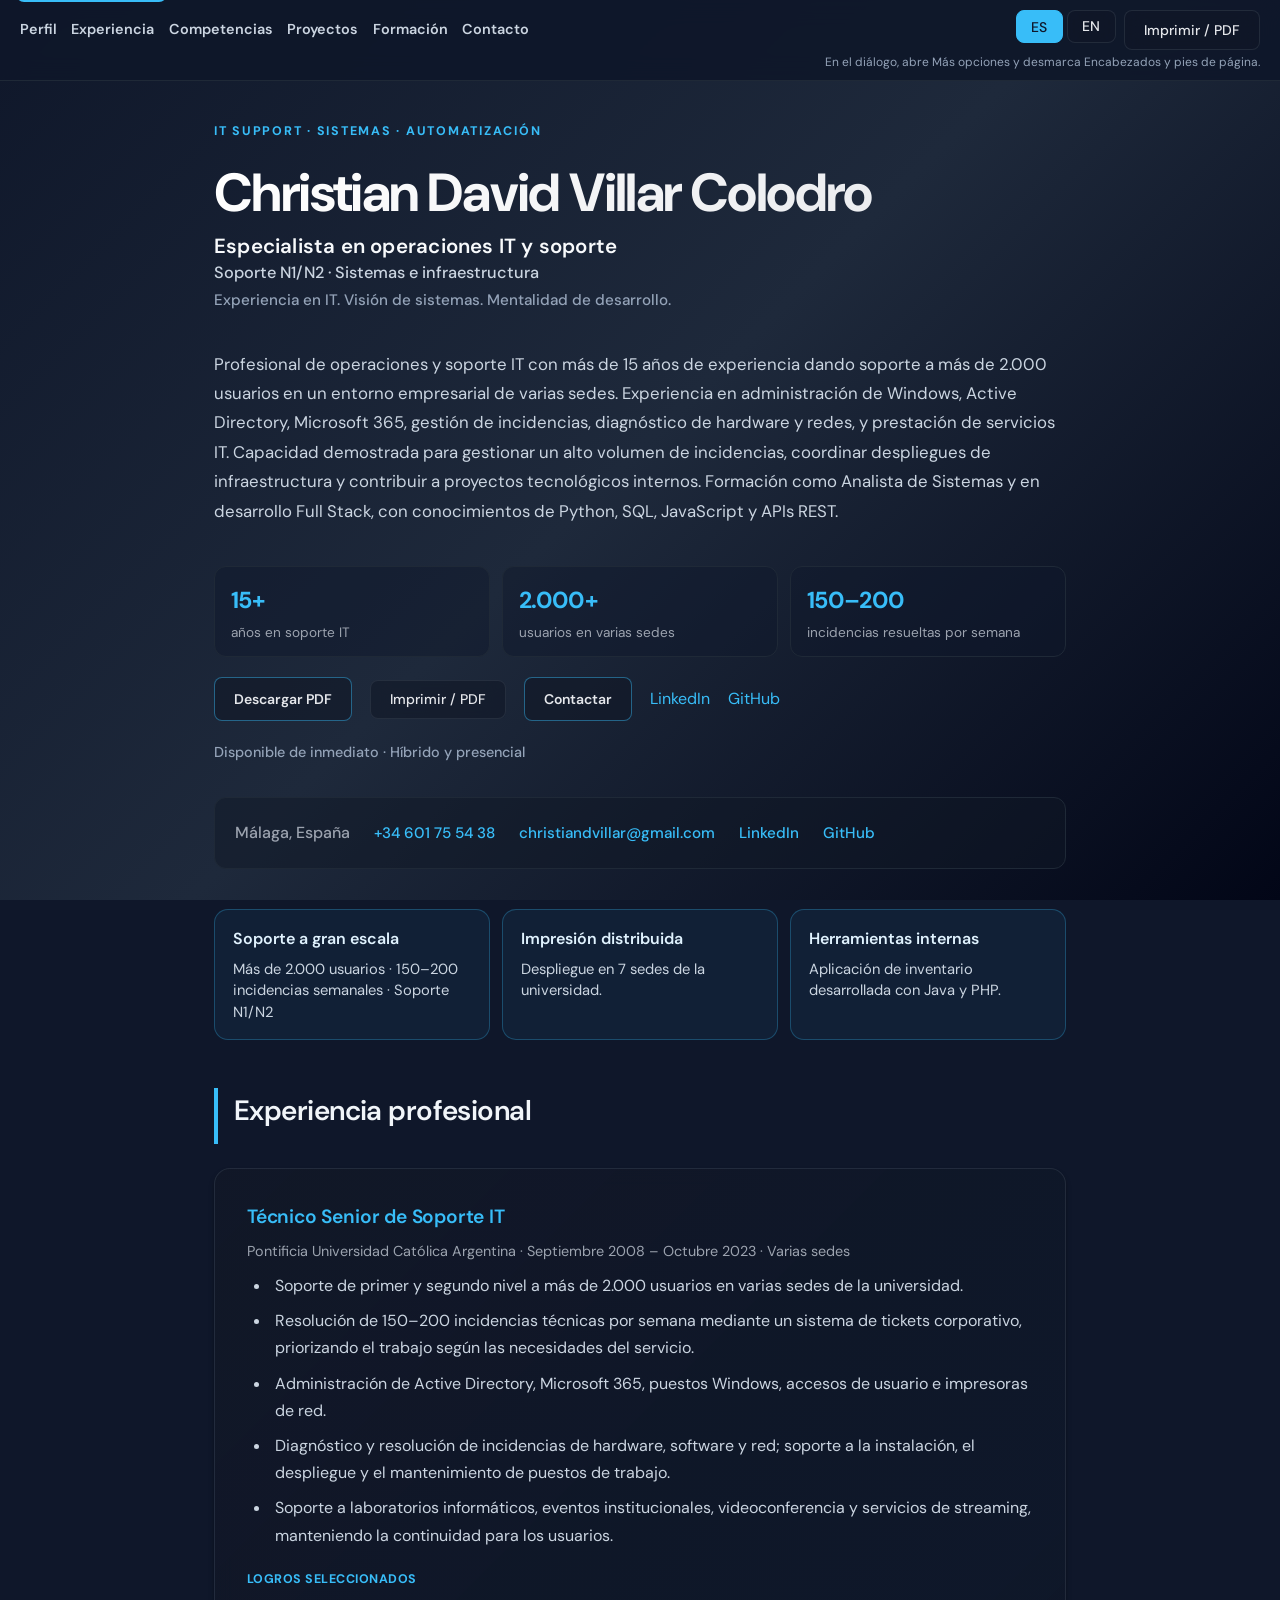
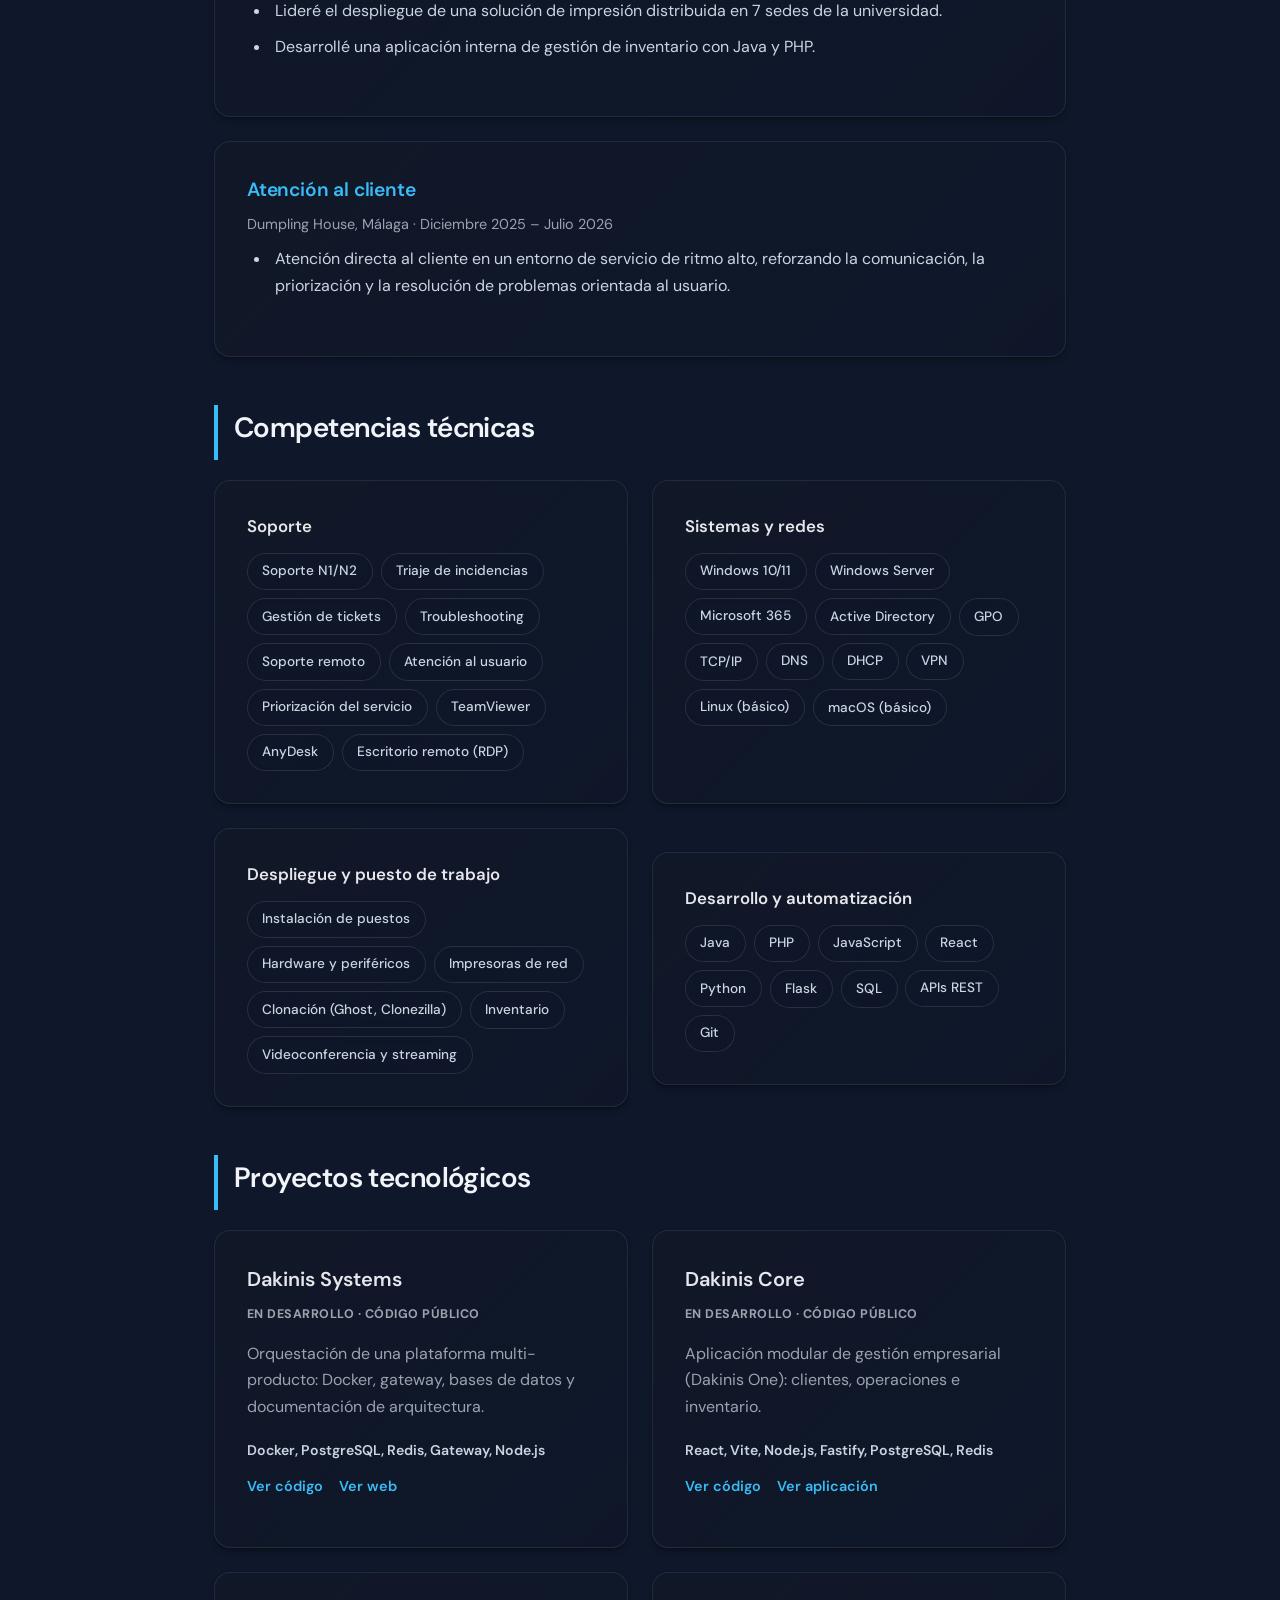
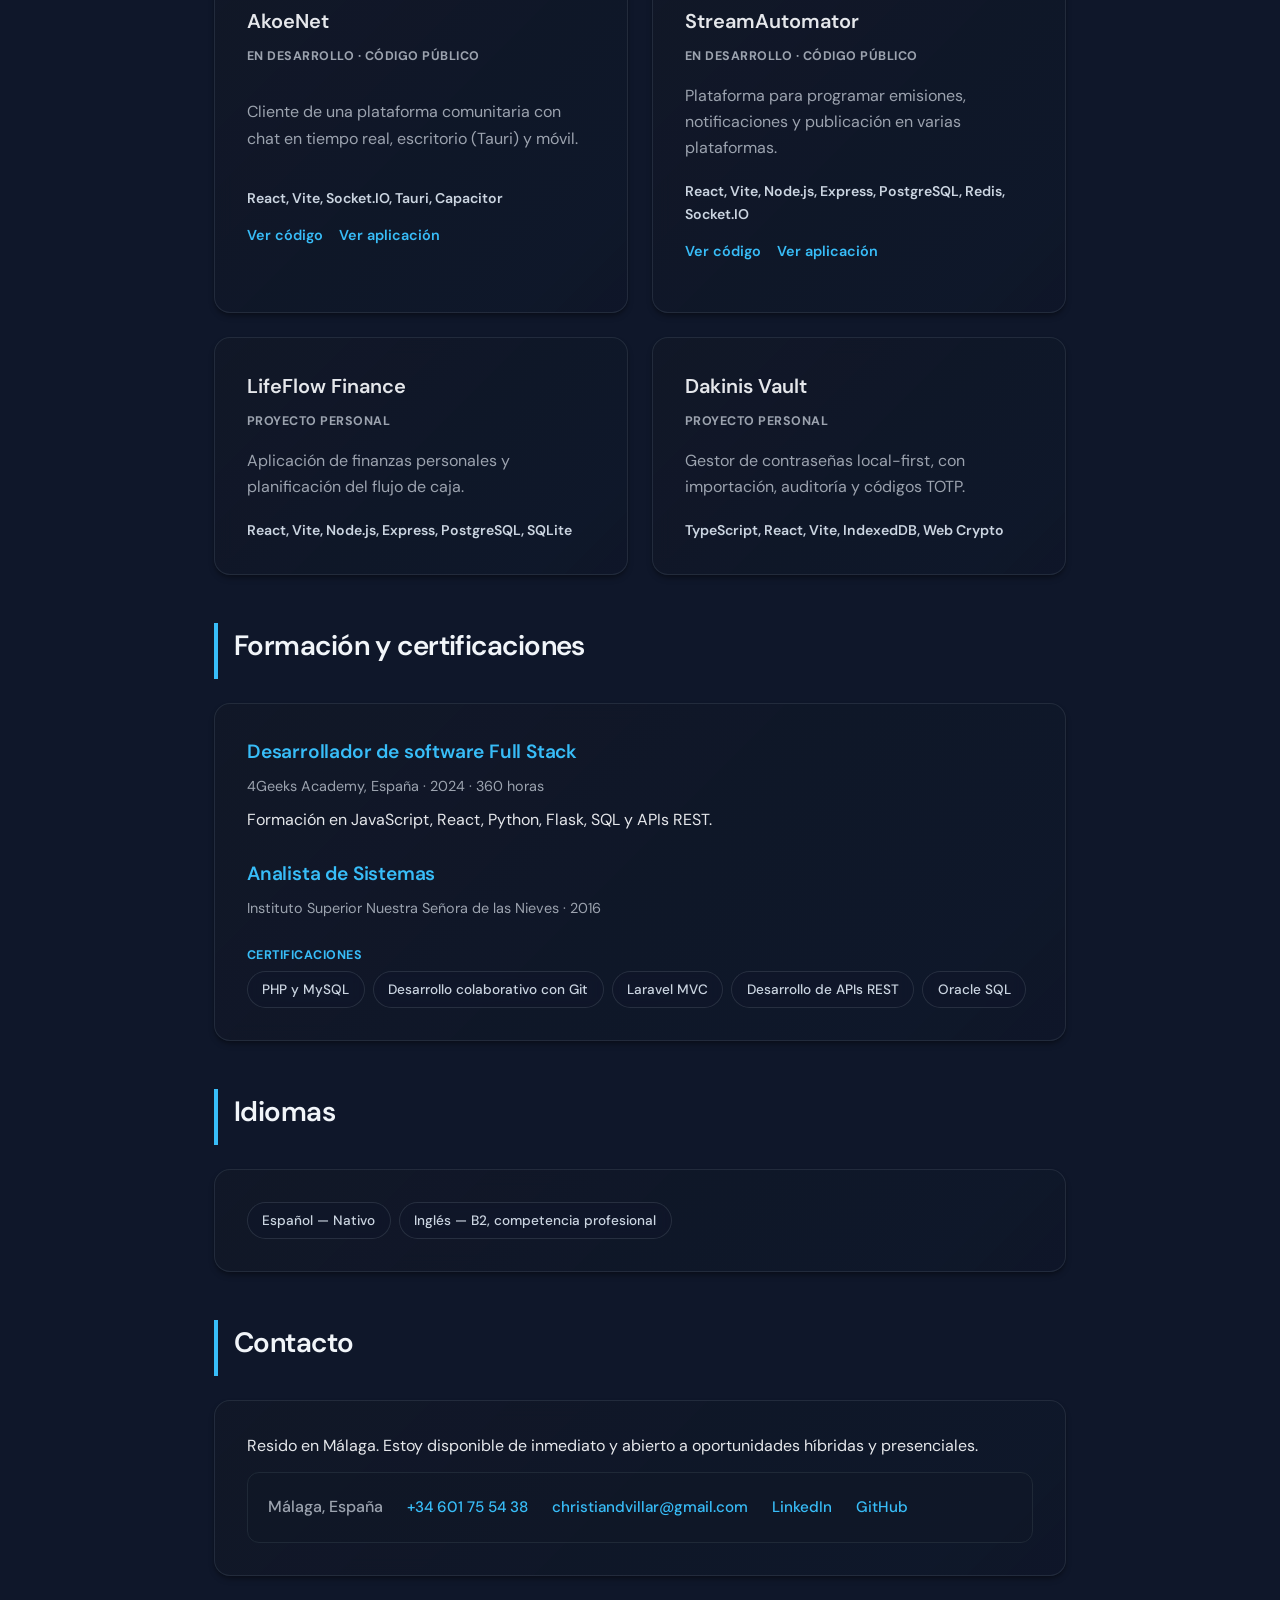
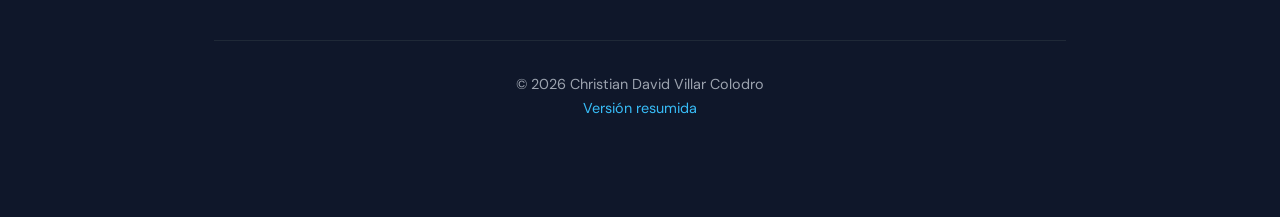
==== commit 3791e9a1: "Add print-only skills continuation heading on page two. Clarify that Development & automation still " ====
--- a/index.html
+++ b/index.html
@@ -167,20 +167,23 @@
             <span class="tag" role="listitem"><span data-es="Videoconferencia y streaming" data-en="Video conferencing and streaming">Videoconferencia y streaming</span></span>
           </div>
         </article>
-        <article class="card skill-group">
-          <h3 data-es="Desarrollo y automatización" data-en="Development &amp; automation">Desarrollo y automatización</h3>
-          <div class="tags" role="list">
-            <span class="tag" role="listitem">Java</span>
-            <span class="tag" role="listitem">PHP</span>
-            <span class="tag" role="listitem">JavaScript</span>
-            <span class="tag" role="listitem">React</span>
-            <span class="tag" role="listitem">Python</span>
-            <span class="tag" role="listitem">Flask</span>
-            <span class="tag" role="listitem">SQL</span>
-            <span class="tag" role="listitem"><span data-es="APIs REST" data-en="REST APIs">APIs REST</span></span>
-            <span class="tag" role="listitem">Git</span>
-          </div>
-        </article>
+        <div class="skill-continued">
+          <p class="skills-continued-heading print-only" data-es="Competencias técnicas — continuación" data-en="Technical skills — continued" aria-hidden="true">Competencias técnicas — continuación</p>
+          <article class="card skill-group">
+            <h3 data-es="Desarrollo y automatización" data-en="Development &amp; automation">Desarrollo y automatización</h3>
+            <div class="tags" role="list">
+              <span class="tag" role="listitem">Java</span>
+              <span class="tag" role="listitem">PHP</span>
+              <span class="tag" role="listitem">JavaScript</span>
+              <span class="tag" role="listitem">React</span>
+              <span class="tag" role="listitem">Python</span>
+              <span class="tag" role="listitem">Flask</span>
+              <span class="tag" role="listitem">SQL</span>
+              <span class="tag" role="listitem"><span data-es="APIs REST" data-en="REST APIs">APIs REST</span></span>
+              <span class="tag" role="listitem">Git</span>
+            </div>
+          </article>
+        </div>
       </div>
     </section>
 
--- a/css/styles.css
+++ b/css/styles.css
@@ -527,6 +527,10 @@
   font-weight: 600;
 }
 
+.print-only {
+  display: none !important;
+}
+
 .stats {
   display: grid;
   grid-template-columns: repeat(3, 1fr);
@@ -673,6 +677,28 @@
   .topbar,
   footer {
     display: none !important;
+  }
+
+  .print-only {
+    display: block !important;
+  }
+
+  .skill-continued {
+    break-inside: avoid;
+    page-break-inside: avoid;
+  }
+
+  .skills-continued-heading {
+    margin: 9pt 0 4pt;
+    padding: 0 0 1.5pt;
+    border-bottom: 0.8pt solid #003399;
+    color: #003399 !important;
+    font-size: 10.5pt;
+    font-weight: 700;
+    letter-spacing: 0.06em;
+    text-transform: uppercase;
+    break-after: avoid;
+    page-break-after: avoid;
   }
 
   .container {
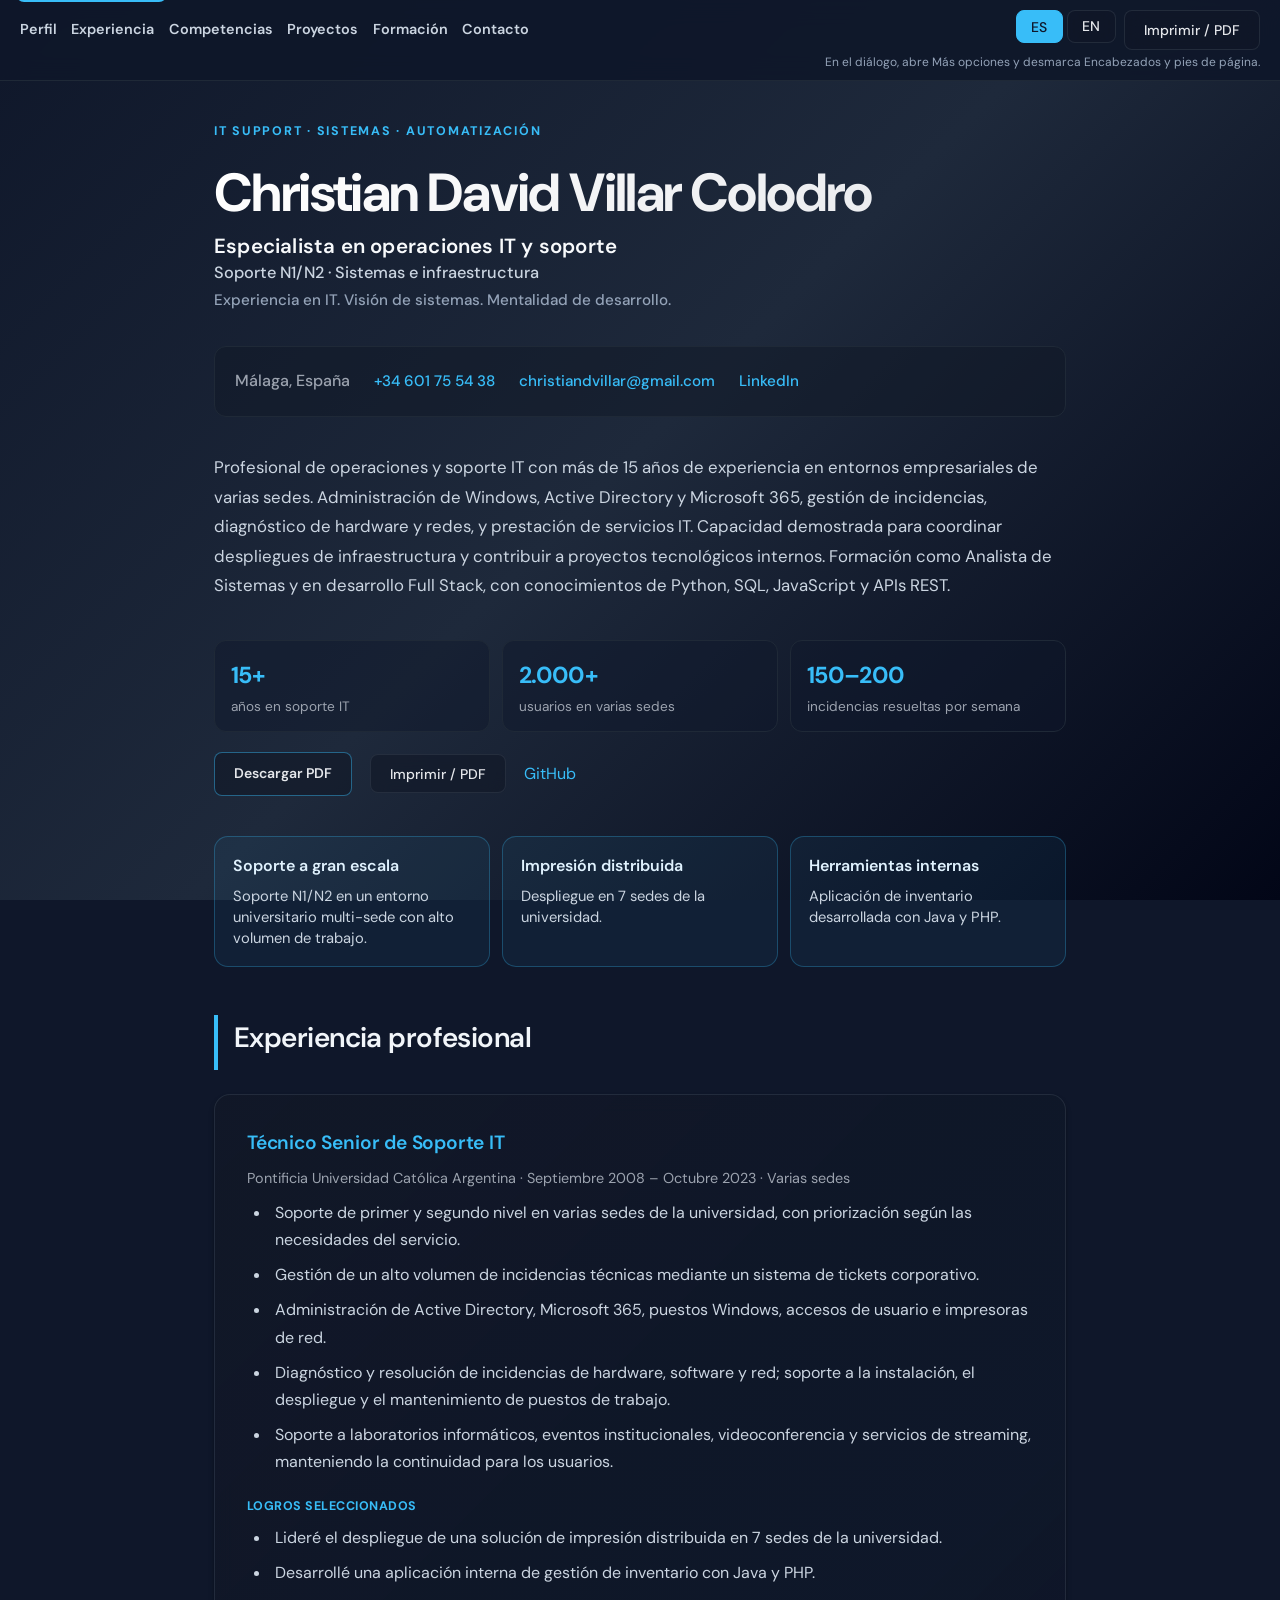
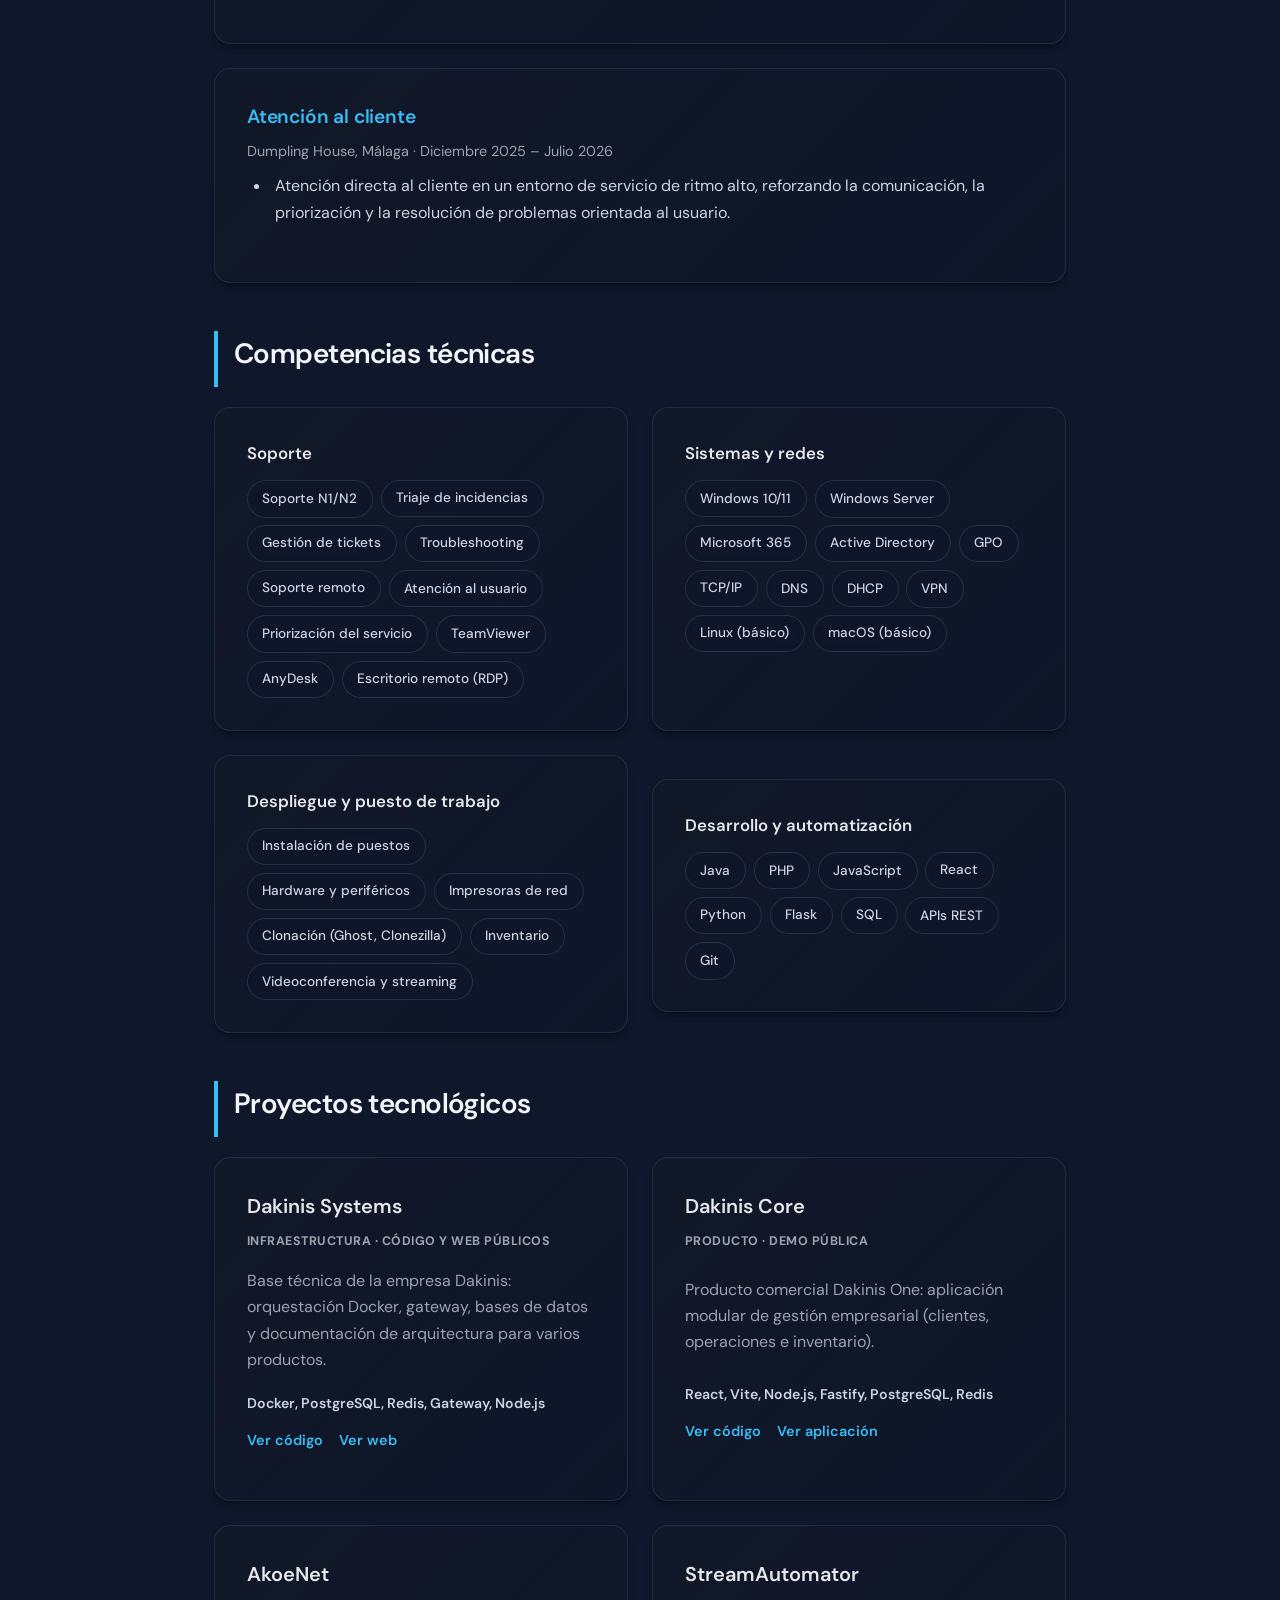
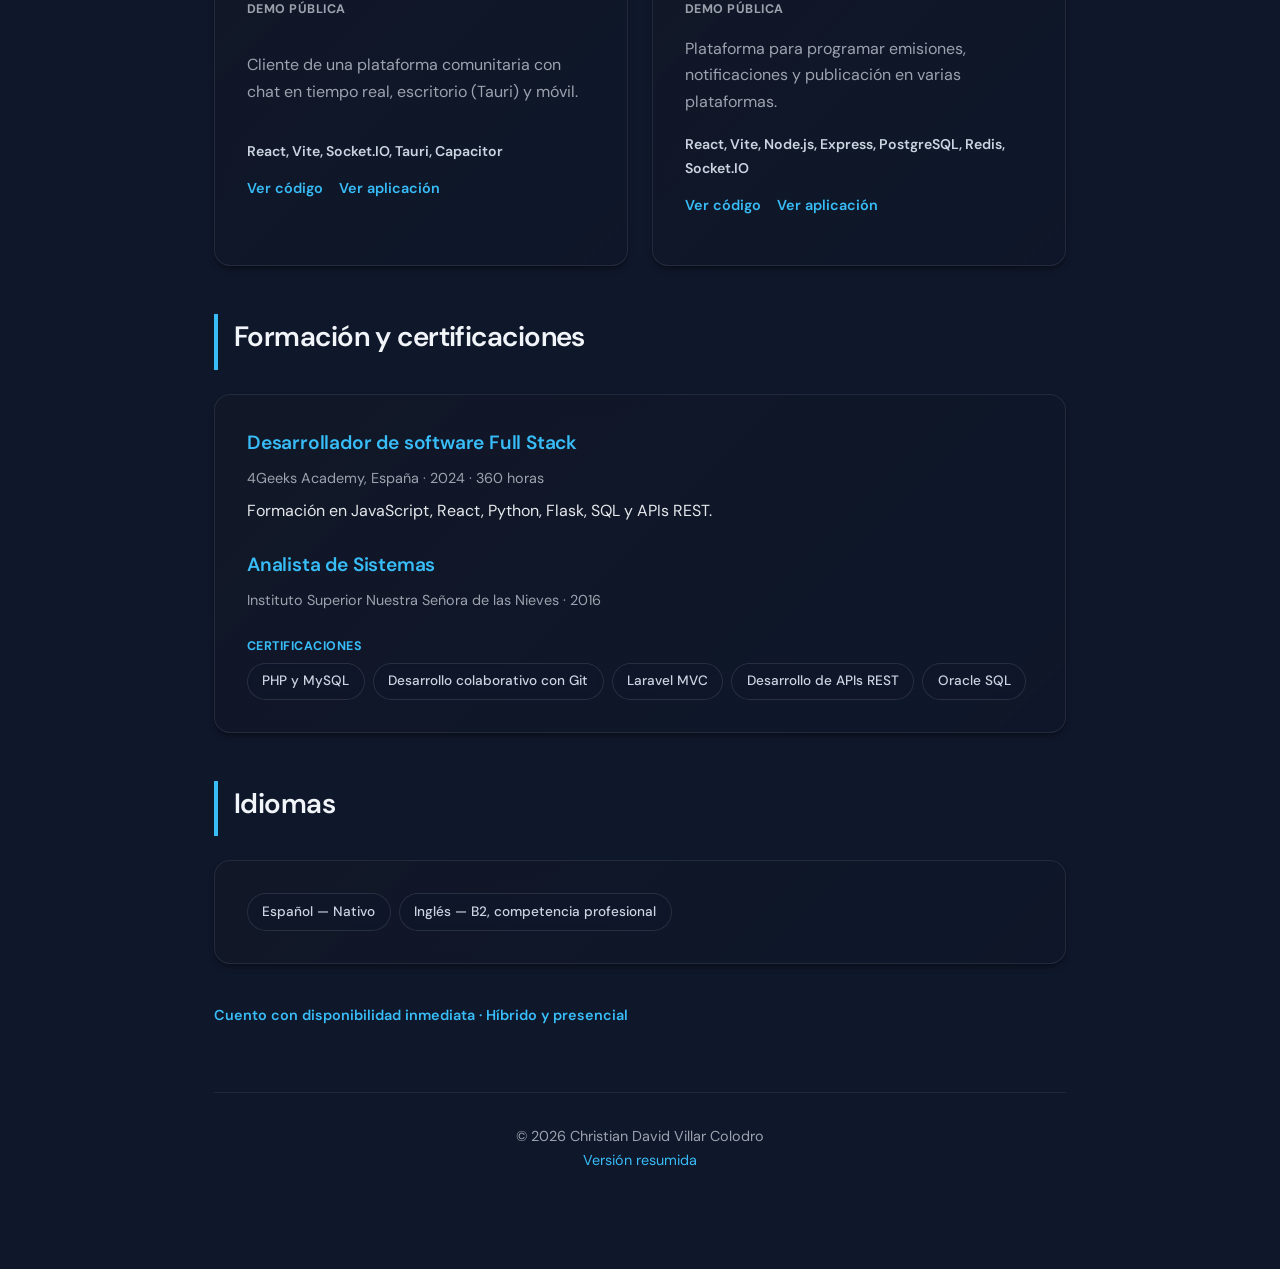
==== commit 2eb4b489: "Tighten CV layout: contact up front, less repetition, clearer projects. Move contact details into th" ====
--- a/index.html
+++ b/index.html
@@ -42,7 +42,13 @@
         <p class="subtitle-scope" data-es="Soporte N1/N2 · Sistemas e infraestructura" data-en="L1/L2 Support · Systems &amp; Infrastructure">Soporte N1/N2 · Sistemas e infraestructura</p>
         <p class="tagline" data-es="Experiencia en IT. Visión de sistemas. Mentalidad de desarrollo." data-en="IT experience. A systems view. A builder's mindset.">Experiencia en IT. Visión de sistemas. Mentalidad de desarrollo.</p>
       </div>
-      <p class="intro-text" data-es="Profesional de operaciones y soporte IT con más de 15 años de experiencia dando soporte a más de 2.000 usuarios en un entorno empresarial de varias sedes. Experiencia en administración de Windows, Active Directory, Microsoft 365, gestión de incidencias, diagnóstico de hardware y redes, y prestación de servicios IT. Capacidad demostrada para gestionar un alto volumen de incidencias, coordinar despliegues de infraestructura y contribuir a proyectos tecnológicos internos. Formación como Analista de Sistemas y en desarrollo Full Stack, con conocimientos de Python, SQL, JavaScript y APIs REST." data-en="IT Operations and Support professional with 15+ years of experience supporting 2,000+ users across a multi-site enterprise environment. Experienced in Windows administration, Active Directory, Microsoft 365, incident management, hardware and network troubleshooting, and IT service delivery. Proven ability to handle high incident volumes, coordinate infrastructure deployments, and contribute to internal technology projects. Complemented by Systems Analyst qualifications and Full Stack development training, with knowledge of Python, SQL, JavaScript, and REST APIs.">Profesional de operaciones y soporte IT con más de 15 años de experiencia dando soporte a más de 2.000 usuarios en un entorno empresarial de varias sedes. Experiencia en administración de Windows, Active Directory, Microsoft 365, gestión de incidencias, diagnóstico de hardware y redes, y prestación de servicios IT. Capacidad demostrada para gestionar un alto volumen de incidencias, coordinar despliegues de infraestructura y contribuir a proyectos tecnológicos internos. Formación como Analista de Sistemas y en desarrollo Full Stack, con conocimientos de Python, SQL, JavaScript y APIs REST.</p>
+      <div class="contact-info" id="contacto">
+        <span data-es="Málaga, España" data-en="Málaga, Spain">Málaga, España</span>
+        <a href="tel:+34601755438">+34 601 75 54 38</a>
+        <a href="mailto:christiandvillar@gmail.com">christiandvillar@gmail.com</a>
+        <a href="https://www.linkedin.com/in/christian-david-villar-colodro" target="_blank" rel="noopener noreferrer">LinkedIn</a>
+      </div>
+      <p class="intro-text" data-es="Profesional de operaciones y soporte IT con más de 15 años de experiencia en entornos empresariales de varias sedes. Administración de Windows, Active Directory y Microsoft 365, gestión de incidencias, diagnóstico de hardware y redes, y prestación de servicios IT. Capacidad demostrada para coordinar despliegues de infraestructura y contribuir a proyectos tecnológicos internos. Formación como Analista de Sistemas y en desarrollo Full Stack, con conocimientos de Python, SQL, JavaScript y APIs REST." data-en="IT Operations and Support professional with 15+ years of experience in multi-site enterprise environments. Windows administration, Active Directory, Microsoft 365, incident management, hardware and network troubleshooting, and IT service delivery. Proven ability to coordinate infrastructure deployments and contribute to internal technology projects. Complemented by Systems Analyst qualifications and Full Stack development training, with knowledge of Python, SQL, JavaScript, and REST APIs.">Profesional de operaciones y soporte IT con más de 15 años de experiencia en entornos empresariales de varias sedes. Administración de Windows, Active Directory y Microsoft 365, gestión de incidencias, diagnóstico de hardware y redes, y prestación de servicios IT. Capacidad demostrada para coordinar despliegues de infraestructura y contribuir a proyectos tecnológicos internos. Formación como Analista de Sistemas y en desarrollo Full Stack, con conocimientos de Python, SQL, JavaScript y APIs REST.</p>
       <div class="stats" data-aria-es="Cifras destacadas" data-aria-en="Key figures" aria-label="Cifras destacadas">
         <div class="stat">
           <strong>15+</strong>
@@ -60,16 +66,6 @@
       <div class="hero-actions no-print">
         <a class="button-link download-cv" href="pdf/cv-completo-es.pdf" download data-pdf-es="pdf/cv-completo-es.pdf" data-pdf-en="pdf/cv-completo-en.pdf" data-es="Descargar PDF" data-en="Download PDF">Descargar PDF</a>
         <button type="button" class="print-btn" data-es="Imprimir / PDF" data-en="Print / PDF">Imprimir / PDF</button>
-        <a class="button-link" href="#contacto" data-es="Contactar" data-en="Contact">Contactar</a>
-        <a href="https://www.linkedin.com/in/christian-david-villar-colodro" target="_blank" rel="noopener noreferrer">LinkedIn</a>
-        <a href="https://github.com/ChristianDVillar" target="_blank" rel="noopener noreferrer">GitHub</a>
-      </div>
-      <p class="availability"><span data-es="Disponible de inmediato · Híbrido y presencial" data-en="Available immediately · Hybrid and on-site">Disponible de inmediato · Híbrido y presencial</span></p>
-      <div class="contact-info">
-        <span data-es="Málaga, España" data-en="Málaga, Spain">Málaga, España</span>
-        <a href="tel:+34601755438">+34 601 75 54 38</a>
-        <a href="mailto:christiandvillar@gmail.com">christiandvillar@gmail.com</a>
-        <a href="https://www.linkedin.com/in/christian-david-villar-colodro" target="_blank" rel="noopener noreferrer">LinkedIn</a>
         <a href="https://github.com/ChristianDVillar" target="_blank" rel="noopener noreferrer">GitHub</a>
       </div>
     </header>
@@ -77,7 +73,7 @@
     <section class="impact no-print" data-aria-es="Logros destacados" data-aria-en="Highlighted results" aria-label="Logros destacados">
       <article>
         <h3 data-es="Soporte a gran escala" data-en="Large-scale support">Soporte a gran escala</h3>
-        <p data-es="Más de 2.000 usuarios · 150–200 incidencias semanales · Soporte N1/N2" data-en="2,000+ users · 150–200 incidents a week · L1/L2 support">Más de 2.000 usuarios · 150–200 incidencias semanales · Soporte N1/N2</p>
+        <p data-es="Soporte N1/N2 en un entorno universitario multi-sede con alto volumen de trabajo." data-en="L1/L2 support in a multi-campus university environment with high workload.">Soporte N1/N2 en un entorno universitario multi-sede con alto volumen de trabajo.</p>
       </article>
       <article>
         <h3 data-es="Impresión distribuida" data-en="Distributed printing">Impresión distribuida</h3>
@@ -97,8 +93,8 @@
           <h3 data-es="Técnico Senior de Soporte IT" data-en="Senior IT Support Technician">Técnico Senior de Soporte IT</h3>
           <p class="meta" data-es="Pontificia Universidad Católica Argentina · Septiembre 2008 – Octubre 2023 · Varias sedes" data-en="Pontifical Catholic University of Argentina · September 2008 – October 2023 · Multi-campus">Pontificia Universidad Católica Argentina · Septiembre 2008 – Octubre 2023 · Varias sedes</p>
           <ul>
-            <li data-es="Soporte de primer y segundo nivel a más de 2.000 usuarios en varias sedes de la universidad." data-en="Delivered first- and second-line IT support to 2,000+ users across multiple university campuses.">Soporte de primer y segundo nivel a más de 2.000 usuarios en varias sedes de la universidad.</li>
-            <li data-es="Resolución de 150–200 incidencias técnicas por semana mediante un sistema de tickets corporativo, priorizando el trabajo según las necesidades del servicio." data-en="Resolved 150–200 technical incidents per week through a corporate ticketing system, prioritizing work according to service needs.">Resolución de 150–200 incidencias técnicas por semana mediante un sistema de tickets corporativo, priorizando el trabajo según las necesidades del servicio.</li>
+            <li data-es="Soporte de primer y segundo nivel en varias sedes de la universidad, con priorización según las necesidades del servicio." data-en="Delivered first- and second-line IT support across multiple university campuses, prioritizing work according to service needs.">Soporte de primer y segundo nivel en varias sedes de la universidad, con priorización según las necesidades del servicio.</li>
+            <li data-es="Gestión de un alto volumen de incidencias técnicas mediante un sistema de tickets corporativo." data-en="Handled a high volume of technical incidents through a corporate ticketing system.">Gestión de un alto volumen de incidencias técnicas mediante un sistema de tickets corporativo.</li>
             <li data-es="Administración de Active Directory, Microsoft 365, puestos Windows, accesos de usuario e impresoras de red." data-en="Managed Active Directory, Microsoft 365, Windows workstations, user access and network printers.">Administración de Active Directory, Microsoft 365, puestos Windows, accesos de usuario e impresoras de red.</li>
             <li data-es="Diagnóstico y resolución de incidencias de hardware, software y red; soporte a la instalación, el despliegue y el mantenimiento de puestos de trabajo." data-en="Diagnosed and resolved hardware, software and network issues; supported workstation setup, deployment and ongoing maintenance.">Diagnóstico y resolución de incidencias de hardware, software y red; soporte a la instalación, el despliegue y el mantenimiento de puestos de trabajo.</li>
             <li data-es="Soporte a laboratorios informáticos, eventos institucionales, videoconferencia y servicios de streaming, manteniendo la continuidad para los usuarios." data-en="Supported computer laboratories, institutional events, video conferencing and streaming services, helping maintain continuity for users.">Soporte a laboratorios informáticos, eventos institucionales, videoconferencia y servicios de streaming, manteniendo la continuidad para los usuarios.</li>
@@ -192,8 +188,8 @@
       <div class="grid">
         <article class="card project">
           <h3>Dakinis Systems</h3>
-          <p class="project-status" data-es="En desarrollo · código público" data-en="In development · public code">En desarrollo · código público</p>
-          <p data-es="Orquestación de una plataforma multi-producto: Docker, gateway, bases de datos y documentación de arquitectura." data-en="Orchestration for a multi-product platform: Docker, gateway, databases and architecture documentation.">Orquestación de una plataforma multi-producto: Docker, gateway, bases de datos y documentación de arquitectura.</p>
+          <p class="project-status" data-es="Infraestructura · código y web públicos" data-en="Infrastructure · public code and site">Infraestructura · código y web públicos</p>
+          <p data-es="Base técnica de la empresa Dakinis: orquestación Docker, gateway, bases de datos y documentación de arquitectura para varios productos." data-en="Technical foundation of the Dakinis company: Docker orchestration, gateway, databases and architecture docs for multiple products.">Base técnica de la empresa Dakinis: orquestación Docker, gateway, bases de datos y documentación de arquitectura para varios productos.</p>
           <p class="project-tech">Docker, PostgreSQL, Redis, Gateway, Node.js</p>
           <p class="project-actions no-print">
             <a href="https://github.com/dakinissystems/dakinis-systems" target="_blank" rel="noopener noreferrer" data-es="Ver código" data-en="View code">Ver código</a>
@@ -202,8 +198,8 @@
         </article>
         <article class="card project">
           <h3>Dakinis Core</h3>
-          <p class="project-status" data-es="En desarrollo · código público" data-en="In development · public code">En desarrollo · código público</p>
-          <p data-es="Aplicación modular de gestión empresarial (Dakinis One): clientes, operaciones e inventario." data-en="Modular business management app (Dakinis One): clients, operations and inventory.">Aplicación modular de gestión empresarial (Dakinis One): clientes, operaciones e inventario.</p>
+          <p class="project-status" data-es="Producto · demo pública" data-en="Product · public demo">Producto · demo pública</p>
+          <p data-es="Producto comercial Dakinis One: aplicación modular de gestión empresarial (clientes, operaciones e inventario)." data-en="Commercial product Dakinis One: modular business management app (clients, operations and inventory).">Producto comercial Dakinis One: aplicación modular de gestión empresarial (clientes, operaciones e inventario).</p>
           <p class="project-tech">React, Vite, Node.js, Fastify, PostgreSQL, Redis</p>
           <p class="project-actions no-print">
             <a href="https://github.com/dakinissystems/dakinis-core" target="_blank" rel="noopener noreferrer" data-es="Ver código" data-en="View code">Ver código</a>
@@ -212,7 +208,7 @@
         </article>
         <article class="card project">
           <h3>AkoeNet</h3>
-          <p class="project-status" data-es="En desarrollo · código público" data-en="In development · public code">En desarrollo · código público</p>
+          <p class="project-status" data-es="Demo pública" data-en="Public demo">Demo pública</p>
           <p data-es="Cliente de una plataforma comunitaria con chat en tiempo real, escritorio (Tauri) y móvil." data-en="Client for a community platform with real-time chat, desktop (Tauri) and mobile.">Cliente de una plataforma comunitaria con chat en tiempo real, escritorio (Tauri) y móvil.</p>
           <p class="project-tech">React, Vite, Socket.IO, Tauri, Capacitor</p>
           <p class="project-actions no-print">
@@ -222,25 +218,13 @@
         </article>
         <article class="card project">
           <h3>StreamAutomator</h3>
-          <p class="project-status" data-es="En desarrollo · código público" data-en="In development · public code">En desarrollo · código público</p>
+          <p class="project-status" data-es="Demo pública" data-en="Public demo">Demo pública</p>
           <p data-es="Plataforma para programar emisiones, notificaciones y publicación en varias plataformas." data-en="Platform to schedule streams, notifications and multi-platform publishing.">Plataforma para programar emisiones, notificaciones y publicación en varias plataformas.</p>
           <p class="project-tech">React, Vite, Node.js, Express, PostgreSQL, Redis, Socket.IO</p>
           <p class="project-actions no-print">
             <a href="https://github.com/dakinissystems/dakinis-streamautomator" target="_blank" rel="noopener noreferrer" data-es="Ver código" data-en="View code">Ver código</a>
             <a href="https://streamautomator.com" target="_blank" rel="noopener noreferrer" data-es="Ver aplicación" data-en="View app">Ver aplicación</a>
           </p>
-        </article>
-        <article class="card project">
-          <h3>LifeFlow Finance</h3>
-          <p class="project-status" data-es="Proyecto personal" data-en="Personal project">Proyecto personal</p>
-          <p data-es="Aplicación de finanzas personales y planificación del flujo de caja." data-en="Personal finance and cash-flow planning application.">Aplicación de finanzas personales y planificación del flujo de caja.</p>
-          <p class="project-tech">React, Vite, Node.js, Express, PostgreSQL, SQLite</p>
-        </article>
-        <article class="card project">
-          <h3>Dakinis Vault</h3>
-          <p class="project-status" data-es="Proyecto personal" data-en="Personal project">Proyecto personal</p>
-          <p data-es="Gestor de contraseñas local-first, con importación, auditoría y códigos TOTP." data-en="Local-first password manager with import, audit and TOTP codes.">Gestor de contraseñas local-first, con importación, auditoría y códigos TOTP.</p>
-          <p class="project-tech">TypeScript, React, Vite, IndexedDB, Web Crypto</p>
         </article>
       </div>
     </section>
@@ -278,19 +262,7 @@
       </div>
     </section>
 
-    <section id="contacto" aria-labelledby="contact-heading">
-      <h2 id="contact-heading" data-es="Contacto" data-en="Contact">Contacto</h2>
-      <div class="card">
-        <p data-es="Resido en Málaga. Estoy disponible de inmediato y abierto a oportunidades híbridas y presenciales." data-en="Based in Málaga, Spain. Available immediately and open to hybrid and on-site opportunities.">Resido en Málaga. Estoy disponible de inmediato y abierto a oportunidades híbridas y presenciales.</p>
-        <div class="contact-info">
-          <span data-es="Málaga, España" data-en="Málaga, Spain">Málaga, España</span>
-          <a href="tel:+34601755438">+34 601 75 54 38</a>
-          <a href="mailto:christiandvillar@gmail.com">christiandvillar@gmail.com</a>
-          <a href="https://www.linkedin.com/in/christian-david-villar-colodro" target="_blank" rel="noopener noreferrer">LinkedIn</a>
-          <a href="https://github.com/ChristianDVillar" target="_blank" rel="noopener noreferrer">GitHub</a>
-        </div>
-      </div>
-    </section>
+    <p class="availability availability-closing"><span data-es="Cuento con disponibilidad inmediata · Híbrido y presencial" data-en="Immediate availability · Hybrid and on-site">Cuento con disponibilidad inmediata · Híbrido y presencial</span></p>
 
     <footer>
       <p>© <span id="year"></span> Christian David Villar Colodro</p>
--- a/css/styles.css
+++ b/css/styles.css
@@ -471,6 +471,12 @@
   font-weight: 500;
 }
 
+.availability-closing {
+  margin: 2.5rem 0 0;
+  color: var(--accent);
+  font-weight: 600;
+}
+
 .impact {
   display: grid;
   grid-template-columns: repeat(3, 1fr);
@@ -758,6 +764,10 @@
     text-transform: uppercase;
   }
 
+  .availability-closing {
+    margin: 8pt 0 0;
+  }
+
   .kicker {
     margin: 0 0 2pt;
     color: #003399;
@@ -968,8 +978,9 @@
     box-shadow: none;
   }
 
-  #contacto .contact-info {
+  .cv-header .contact-info {
     margin-top: 3pt;
+    margin-bottom: 4pt;
   }
 
   #proyectos {
@@ -1010,8 +1021,7 @@
   .cv-short .subtitle,
   .cv-short .intro-text,
   .cv-short .experience-item li,
-  .cv-short #formacion p,
-  .cv-short #contacto p {
+  .cv-short #formacion p {
     font-size: 11pt;
     line-height: 1.4;
   }
@@ -1064,12 +1074,7 @@
     margin-top: 4pt;
   }
 
-  .cv-short #contacto .card {
-    break-inside: avoid;
-    page-break-inside: avoid;
-  }
-
-  .cv-short #contacto .contact-info {
-    margin-top: 2pt;
-  }
-}
+  .cv-short .availability-closing {
+    margin-top: 6pt;
+  }
+}
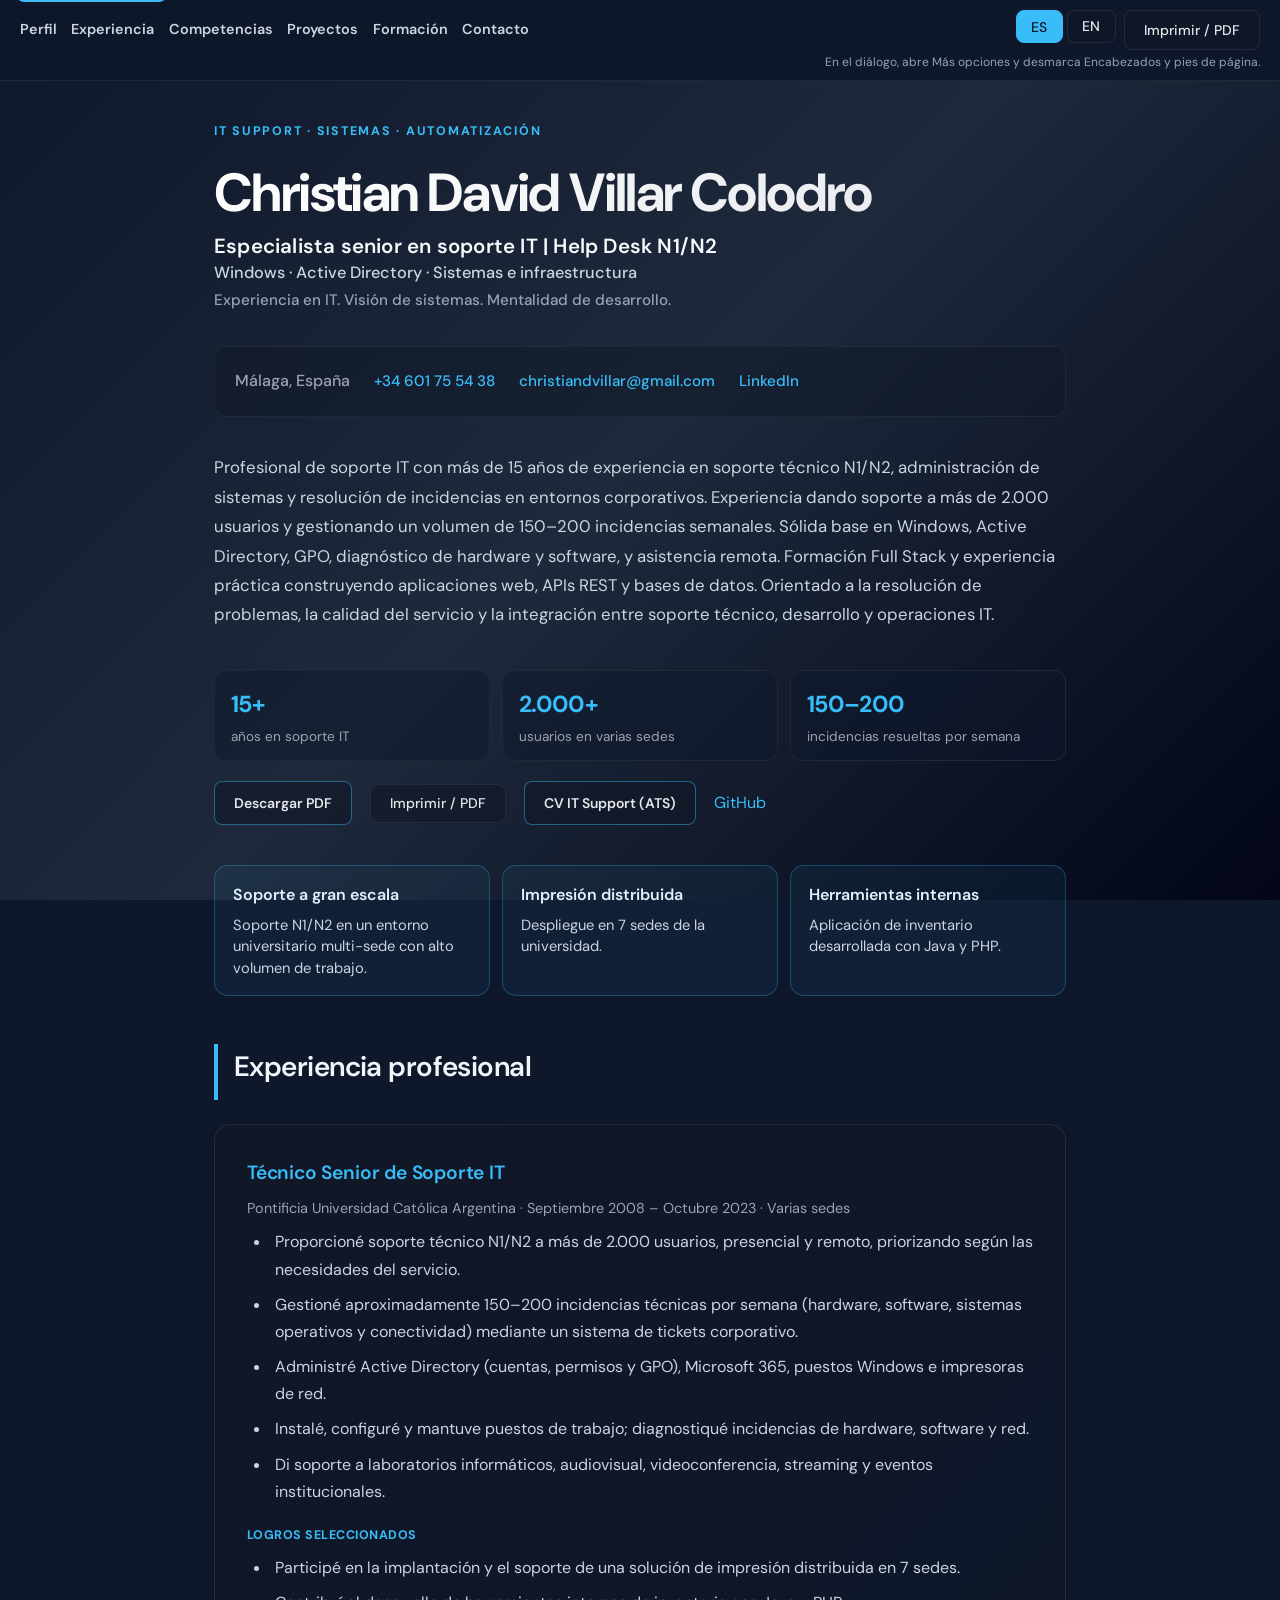
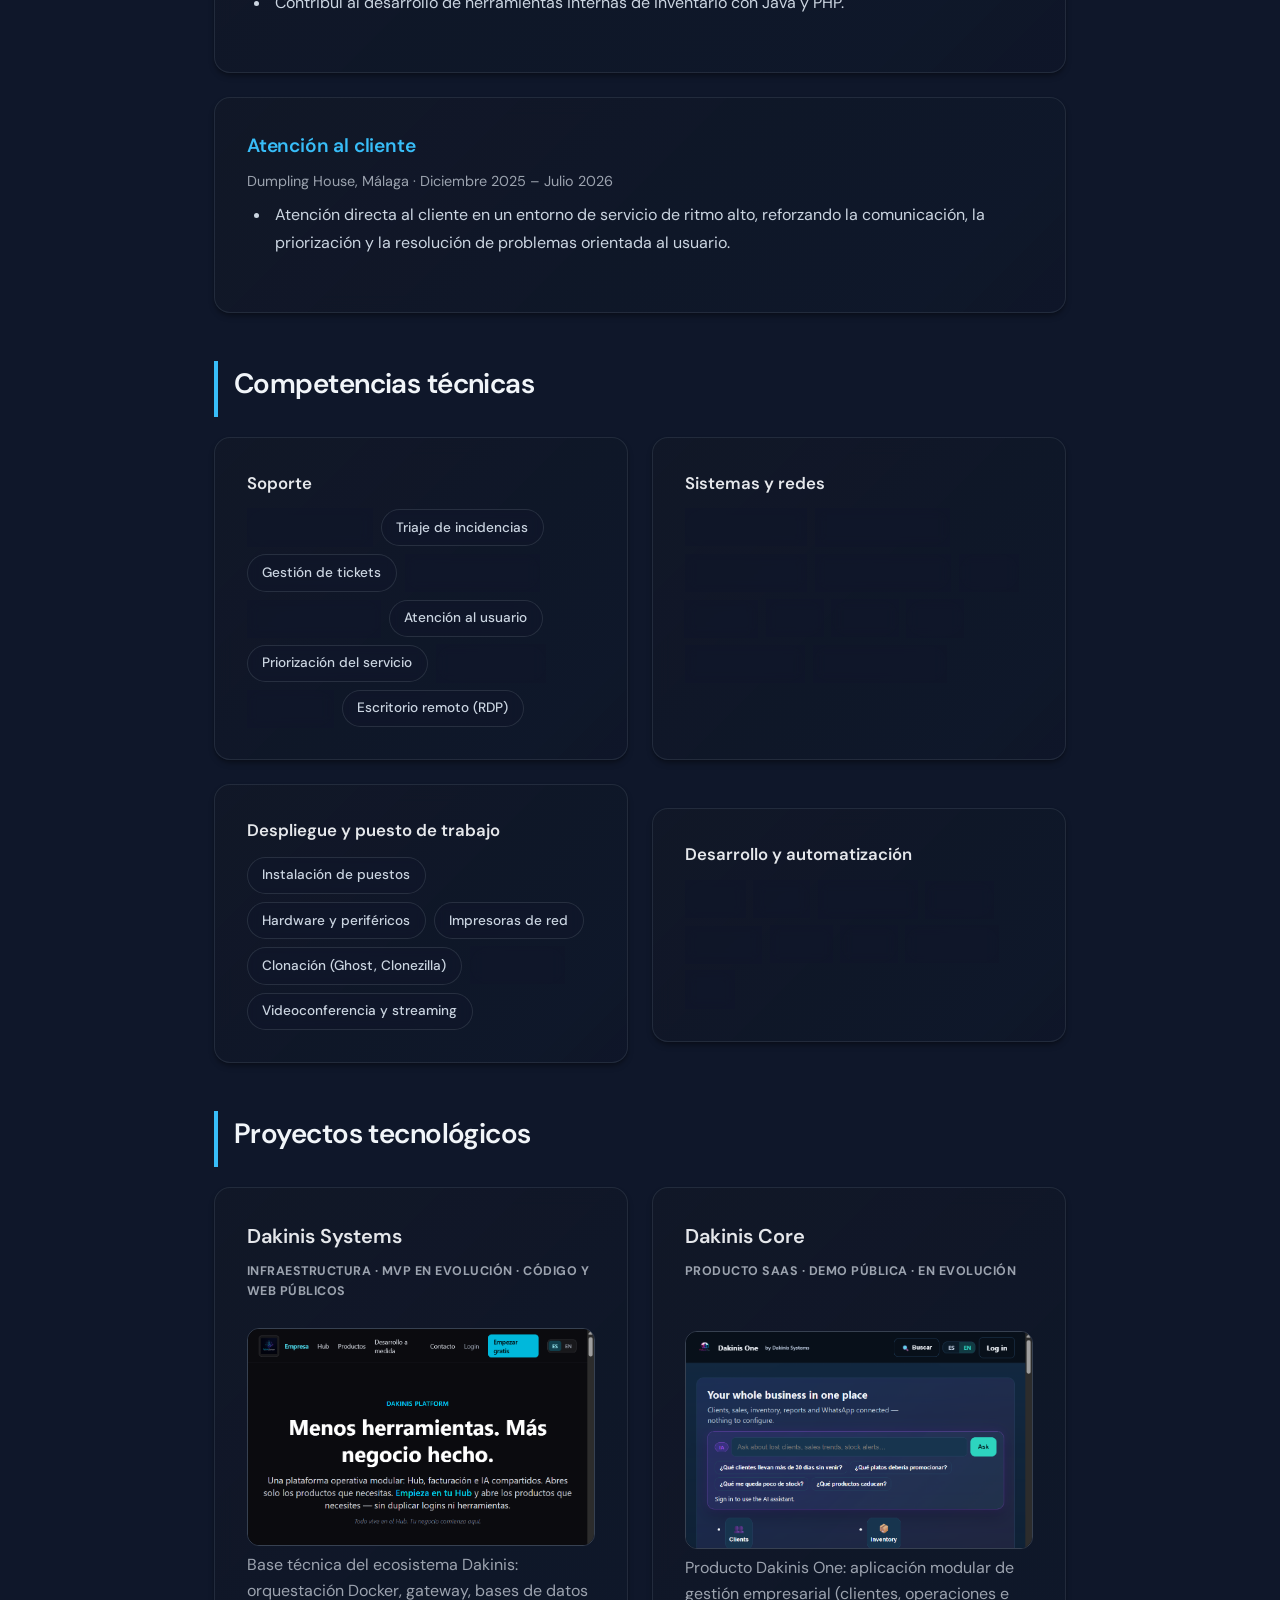
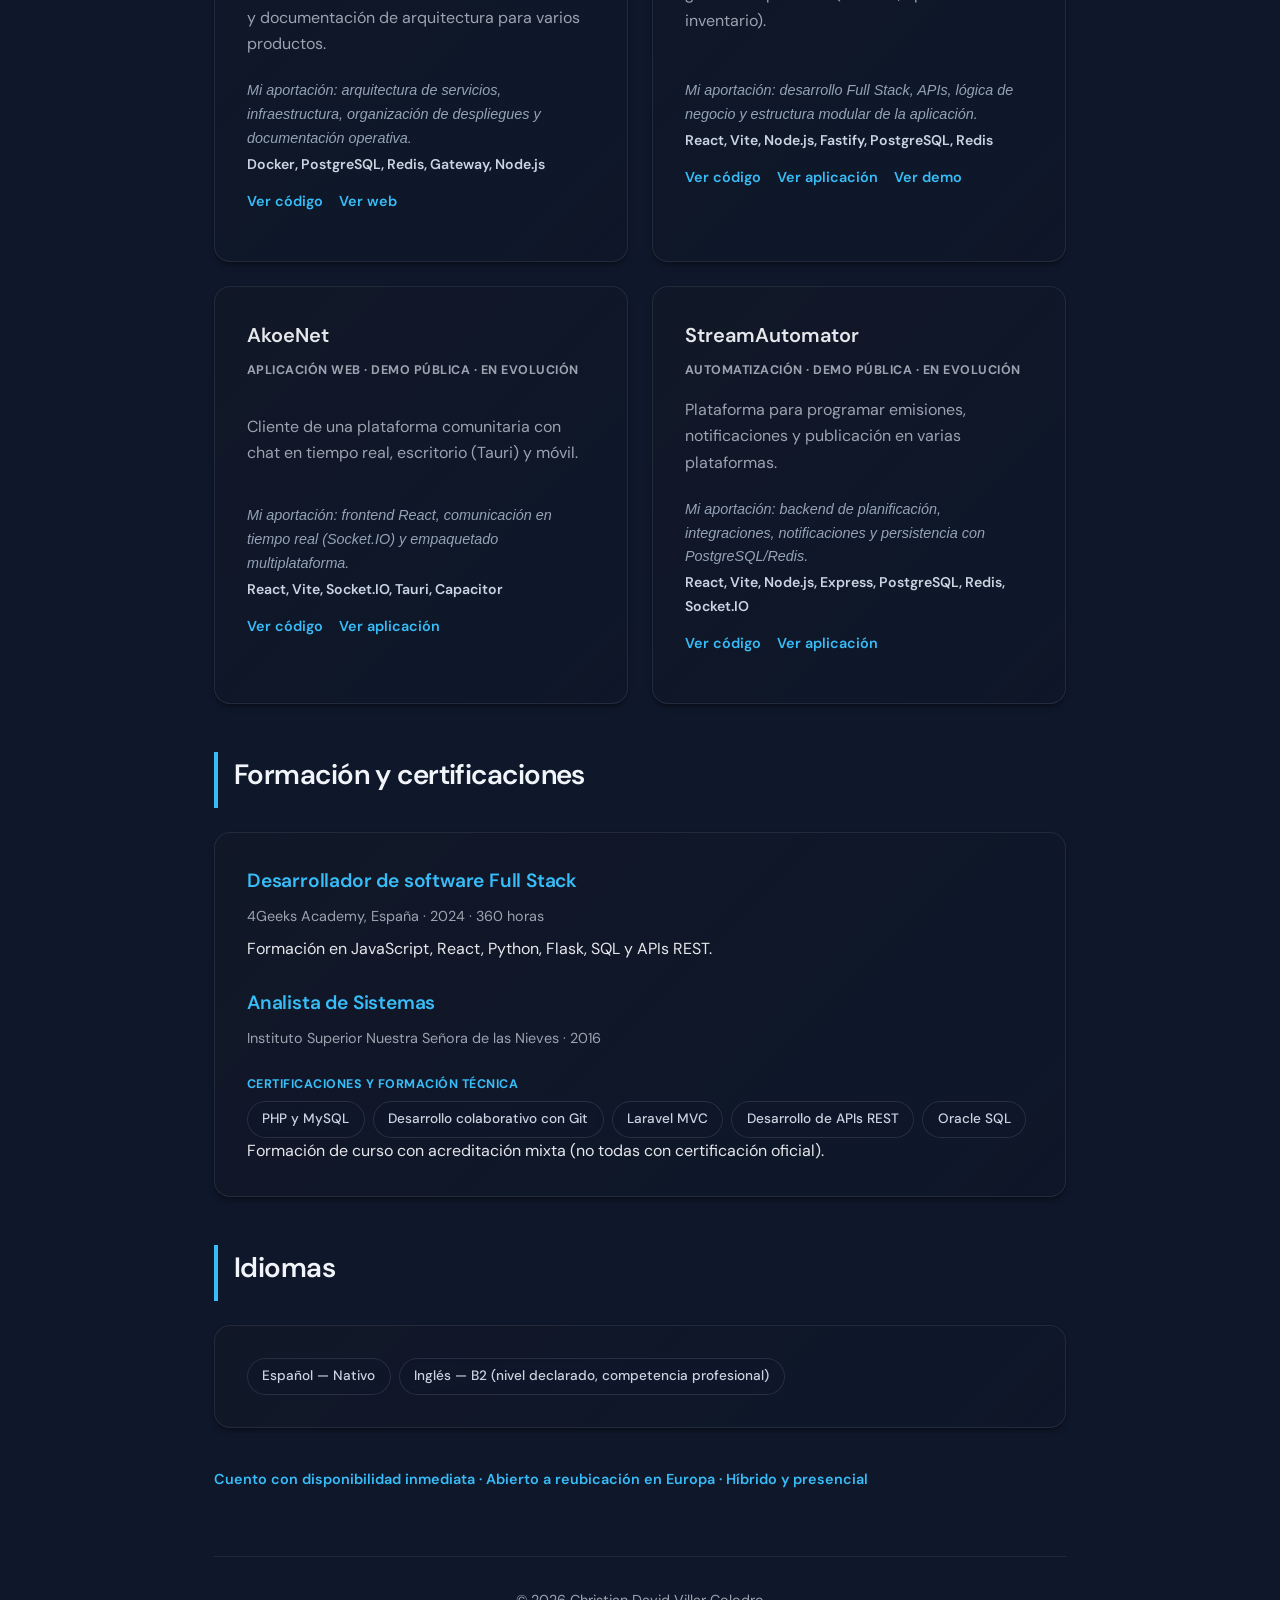
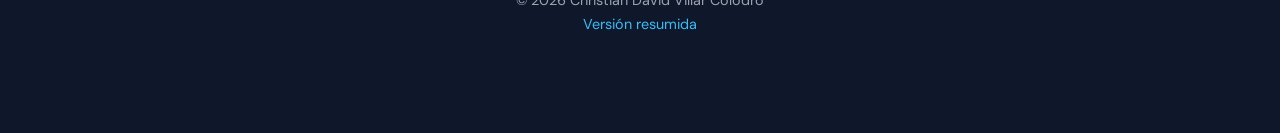
==== commit 3db51ff0: "Position CV for European IT Support and add ATS profile. Strengthen achievements and project contrib" ====
--- a/index.html
+++ b/index.html
@@ -6,12 +6,34 @@
   <title>Christian David Villar Colodro | Técnico de operaciones IT</title>
   <meta name="description" data-es="CV de Christian David Villar Colodro, técnico de operaciones IT y soporte N2 en Málaga. Windows, Active Directory, Microsoft 365 e infraestructura." data-en="CV of Christian David Villar Colodro, IT Operations Technician and L2 support in Málaga. Windows, Active Directory, Microsoft 365 and infrastructure." content="CV de Christian David Villar Colodro, técnico de operaciones IT y soporte N2 en Málaga. Windows, Active Directory, Microsoft 365 e infraestructura." />
   <meta name="theme-color" content="#0f172a" />
+  <meta property="og:title" content="Christian David Villar Colodro | IT Support Specialist" />
+  <meta property="og:description" content="15+ years IT Support N1/N2 · Active Directory · Windows · Full Stack training · Open to Europe" />
+  <meta property="og:type" content="profile" />
+  <meta property="og:locale" content="es_ES" />
+  <meta property="og:locale:alternate" content="en_GB" />
+  <link rel="icon" href="assets/favicon.svg" type="image/svg+xml" />
   <link rel="preconnect" href="https://fonts.googleapis.com" />
   <link rel="preconnect" href="https://fonts.gstatic.com" crossorigin />
   <link href="https://fonts.googleapis.com/css2?family=DM+Sans:ital,opsz,wght@0,9..40,400;0,9..40,500;0,9..40,600;0,9..40,700;1,9..40,400&display=swap" rel="stylesheet" />
   <link rel="stylesheet" href="css/styles.css" />
+  <script type="application/ld+json">
+  {
+    "@context": "https://schema.org",
+    "@type": "Person",
+    "name": "Christian David Villar Colodro",
+    "jobTitle": "IT Support Specialist",
+    "email": "mailto:christiandvillar@gmail.com",
+    "telephone": "+34601755438",
+    "address": { "@type": "PostalAddress", "addressLocality": "Málaga", "addressCountry": "ES" },
+    "url": "https://github.com/ChristianDVillar/christian-villar-cv",
+    "sameAs": [
+      "https://www.linkedin.com/in/christian-david-villar-colodro",
+      "https://github.com/ChristianDVillar"
+    ]
+  }
+  </script>
 </head>
-<body class="cv-page" data-title-es="Christian David Villar Colodro | Técnico de operaciones IT" data-title-en="Christian David Villar Colodro | IT Operations Technician">
+<body class="cv-page" data-title-es="Christian David Villar Colodro | Especialista en soporte IT" data-title-en="Christian David Villar Colodro | IT Support Specialist">
   <a href="#cv-content" class="skip-link"><span data-es="Ir al contenido" data-en="Skip to content">Ir al contenido</span></a>
 
   <div class="topbar no-print">
@@ -38,8 +60,8 @@
       <p class="kicker" data-es="IT SUPPORT · SISTEMAS · AUTOMATIZACIÓN" data-en="IT SUPPORT · SYSTEMS · AUTOMATION">IT SUPPORT · SISTEMAS · AUTOMATIZACIÓN</p>
       <div class="header-text">
         <h1>Christian David Villar Colodro</h1>
-        <p class="subtitle" data-es="Especialista en operaciones IT y soporte" data-en="IT Operations &amp; Support Specialist">Especialista en operaciones IT y soporte</p>
-        <p class="subtitle-scope" data-es="Soporte N1/N2 · Sistemas e infraestructura" data-en="L1/L2 Support · Systems &amp; Infrastructure">Soporte N1/N2 · Sistemas e infraestructura</p>
+        <p class="subtitle" data-es="Especialista senior en soporte IT | Help Desk N1/N2" data-en="Senior IT Support Specialist | Help Desk N1/N2">Especialista senior en soporte IT | Help Desk N1/N2</p>
+        <p class="subtitle-scope" data-es="Windows · Active Directory · Sistemas e infraestructura" data-en="Windows · Active Directory · Systems &amp; Infrastructure">Windows · Active Directory · Sistemas e infraestructura</p>
         <p class="tagline" data-es="Experiencia en IT. Visión de sistemas. Mentalidad de desarrollo." data-en="IT experience. A systems view. A builder's mindset.">Experiencia en IT. Visión de sistemas. Mentalidad de desarrollo.</p>
       </div>
       <div class="contact-info" id="contacto">
@@ -48,7 +70,7 @@
         <a href="mailto:christiandvillar@gmail.com">christiandvillar@gmail.com</a>
         <a href="https://www.linkedin.com/in/christian-david-villar-colodro" target="_blank" rel="noopener noreferrer">LinkedIn</a>
       </div>
-      <p class="intro-text" data-es="Profesional de operaciones y soporte IT con más de 15 años de experiencia en entornos empresariales de varias sedes. Administración de Windows, Active Directory y Microsoft 365, gestión de incidencias, diagnóstico de hardware y redes, y prestación de servicios IT. Capacidad demostrada para coordinar despliegues de infraestructura y contribuir a proyectos tecnológicos internos. Formación como Analista de Sistemas y en desarrollo Full Stack, con conocimientos de Python, SQL, JavaScript y APIs REST." data-en="IT Operations and Support professional with 15+ years of experience in multi-site enterprise environments. Windows administration, Active Directory, Microsoft 365, incident management, hardware and network troubleshooting, and IT service delivery. Proven ability to coordinate infrastructure deployments and contribute to internal technology projects. Complemented by Systems Analyst qualifications and Full Stack development training, with knowledge of Python, SQL, JavaScript, and REST APIs.">Profesional de operaciones y soporte IT con más de 15 años de experiencia en entornos empresariales de varias sedes. Administración de Windows, Active Directory y Microsoft 365, gestión de incidencias, diagnóstico de hardware y redes, y prestación de servicios IT. Capacidad demostrada para coordinar despliegues de infraestructura y contribuir a proyectos tecnológicos internos. Formación como Analista de Sistemas y en desarrollo Full Stack, con conocimientos de Python, SQL, JavaScript y APIs REST.</p>
+      <p class="intro-text" data-es="Profesional de soporte IT con más de 15 años de experiencia en soporte técnico N1/N2, administración de sistemas y resolución de incidencias en entornos corporativos. Experiencia dando soporte a más de 2.000 usuarios y gestionando un volumen de 150–200 incidencias semanales. Sólida base en Windows, Active Directory, GPO, diagnóstico de hardware y software, y asistencia remota. Formación Full Stack y experiencia práctica construyendo aplicaciones web, APIs REST y bases de datos. Orientado a la resolución de problemas, la calidad del servicio y la integración entre soporte técnico, desarrollo y operaciones IT." data-en="IT Support professional with 15+ years of experience providing Level 1 and Level 2 technical support, systems administration and troubleshooting in corporate environments. Experienced in supporting more than 2,000 users and handling 150–200 incidents per week. Strong background in Windows, Active Directory, Group Policy, hardware and software troubleshooting and remote assistance. Full Stack trained, with practical experience building web applications, REST APIs and databases. Focused on problem-solving, service quality and bridging technical support, software development and IT operations.">Profesional de soporte IT con más de 15 años de experiencia en soporte técnico N1/N2, administración de sistemas y resolución de incidencias en entornos corporativos. Experiencia dando soporte a más de 2.000 usuarios y gestionando un volumen de 150–200 incidencias semanales. Sólida base en Windows, Active Directory, GPO, diagnóstico de hardware y software, y asistencia remota. Formación Full Stack y experiencia práctica construyendo aplicaciones web, APIs REST y bases de datos. Orientado a la resolución de problemas, la calidad del servicio y la integración entre soporte técnico, desarrollo y operaciones IT.</p>
       <div class="stats" data-aria-es="Cifras destacadas" data-aria-en="Key figures" aria-label="Cifras destacadas">
         <div class="stat">
           <strong>15+</strong>
@@ -66,6 +88,7 @@
       <div class="hero-actions no-print">
         <a class="button-link download-cv" href="pdf/cv-completo-es.pdf" download data-pdf-es="pdf/cv-completo-es.pdf" data-pdf-en="pdf/cv-completo-en.pdf" data-es="Descargar PDF" data-en="Download PDF">Descargar PDF</a>
         <button type="button" class="print-btn" data-es="Imprimir / PDF" data-en="Print / PDF">Imprimir / PDF</button>
+        <a class="button-link" href="profiles/it-support.html" data-es="CV IT Support (ATS)" data-en="IT Support CV (ATS)">CV IT Support (ATS)</a>
         <a href="https://github.com/ChristianDVillar" target="_blank" rel="noopener noreferrer">GitHub</a>
       </div>
     </header>
@@ -93,16 +116,16 @@
           <h3 data-es="Técnico Senior de Soporte IT" data-en="Senior IT Support Technician">Técnico Senior de Soporte IT</h3>
           <p class="meta" data-es="Pontificia Universidad Católica Argentina · Septiembre 2008 – Octubre 2023 · Varias sedes" data-en="Pontifical Catholic University of Argentina · September 2008 – October 2023 · Multi-campus">Pontificia Universidad Católica Argentina · Septiembre 2008 – Octubre 2023 · Varias sedes</p>
           <ul>
-            <li data-es="Soporte de primer y segundo nivel en varias sedes de la universidad, con priorización según las necesidades del servicio." data-en="Delivered first- and second-line IT support across multiple university campuses, prioritizing work according to service needs.">Soporte de primer y segundo nivel en varias sedes de la universidad, con priorización según las necesidades del servicio.</li>
-            <li data-es="Gestión de un alto volumen de incidencias técnicas mediante un sistema de tickets corporativo." data-en="Handled a high volume of technical incidents through a corporate ticketing system.">Gestión de un alto volumen de incidencias técnicas mediante un sistema de tickets corporativo.</li>
-            <li data-es="Administración de Active Directory, Microsoft 365, puestos Windows, accesos de usuario e impresoras de red." data-en="Managed Active Directory, Microsoft 365, Windows workstations, user access and network printers.">Administración de Active Directory, Microsoft 365, puestos Windows, accesos de usuario e impresoras de red.</li>
-            <li data-es="Diagnóstico y resolución de incidencias de hardware, software y red; soporte a la instalación, el despliegue y el mantenimiento de puestos de trabajo." data-en="Diagnosed and resolved hardware, software and network issues; supported workstation setup, deployment and ongoing maintenance.">Diagnóstico y resolución de incidencias de hardware, software y red; soporte a la instalación, el despliegue y el mantenimiento de puestos de trabajo.</li>
-            <li data-es="Soporte a laboratorios informáticos, eventos institucionales, videoconferencia y servicios de streaming, manteniendo la continuidad para los usuarios." data-en="Supported computer laboratories, institutional events, video conferencing and streaming services, helping maintain continuity for users.">Soporte a laboratorios informáticos, eventos institucionales, videoconferencia y servicios de streaming, manteniendo la continuidad para los usuarios.</li>
+            <li data-es="Proporcioné soporte técnico N1/N2 a más de 2.000 usuarios, presencial y remoto, priorizando según las necesidades del servicio." data-en="Delivered Level 1 and Level 2 technical support to more than 2,000 users through on-site and remote assistance, prioritizing work according to service needs.">Proporcioné soporte técnico N1/N2 a más de 2.000 usuarios, presencial y remoto, priorizando según las necesidades del servicio.</li>
+            <li data-es="Gestioné aproximadamente 150–200 incidencias técnicas por semana (hardware, software, sistemas operativos y conectividad) mediante un sistema de tickets corporativo." data-en="Managed approximately 150–200 technical incidents per week (hardware, software, operating systems and connectivity) through a corporate ticketing system.">Gestioné aproximadamente 150–200 incidencias técnicas por semana (hardware, software, sistemas operativos y conectividad) mediante un sistema de tickets corporativo.</li>
+            <li data-es="Administré Active Directory (cuentas, permisos y GPO), Microsoft 365, puestos Windows e impresoras de red." data-en="Administered Active Directory (user accounts, permissions and Group Policy), Microsoft 365, Windows workstations and network printers.">Administré Active Directory (cuentas, permisos y GPO), Microsoft 365, puestos Windows e impresoras de red.</li>
+            <li data-es="Instalé, configuré y mantuve puestos de trabajo; diagnostiqué incidencias de hardware, software y red." data-en="Installed, configured and maintained workstations; diagnosed hardware, software and network issues.">Instalé, configuré y mantuve puestos de trabajo; diagnostiqué incidencias de hardware, software y red.</li>
+            <li data-es="Di soporte a laboratorios informáticos, audiovisual, videoconferencia, streaming y eventos institucionales." data-en="Supported computer laboratories, audiovisual equipment, videoconferencing, streaming and institutional events.">Di soporte a laboratorios informáticos, audiovisual, videoconferencia, streaming y eventos institucionales.</li>
           </ul>
           <p class="block-label" data-es="Logros seleccionados" data-en="Selected achievements">Logros seleccionados</p>
           <ul>
-            <li data-es="Lideré el despliegue de una solución de impresión distribuida en 7 sedes de la universidad." data-en="Led deployment of a distributed printing solution across 7 university campuses.">Lideré el despliegue de una solución de impresión distribuida en 7 sedes de la universidad.</li>
-            <li data-es="Desarrollé una aplicación interna de gestión de inventario con Java y PHP." data-en="Developed an internal inventory management application using Java and PHP.">Desarrollé una aplicación interna de gestión de inventario con Java y PHP.</li>
+            <li data-es="Participé en la implantación y el soporte de una solución de impresión distribuida en 7 sedes." data-en="Participated in the implementation and support of a distributed printing solution across 7 university campuses.">Participé en la implantación y el soporte de una solución de impresión distribuida en 7 sedes.</li>
+            <li data-es="Contribuí al desarrollo de herramientas internas de inventario con Java y PHP." data-en="Contributed to internal inventory management tools using Java and PHP.">Contribuí al desarrollo de herramientas internas de inventario con Java y PHP.</li>
           </ul>
         </div>
       </div>
@@ -188,8 +211,12 @@
       <div class="grid">
         <article class="card project">
           <h3>Dakinis Systems</h3>
-          <p class="project-status" data-es="Infraestructura · código y web públicos" data-en="Infrastructure · public code and site">Infraestructura · código y web públicos</p>
-          <p data-es="Base técnica de la empresa Dakinis: orquestación Docker, gateway, bases de datos y documentación de arquitectura para varios productos." data-en="Technical foundation of the Dakinis company: Docker orchestration, gateway, databases and architecture docs for multiple products.">Base técnica de la empresa Dakinis: orquestación Docker, gateway, bases de datos y documentación de arquitectura para varios productos.</p>
+          <p class="project-status" data-es="Infraestructura · MVP en evolución · código y web públicos" data-en="Infrastructure · evolving MVP · public code and site">Infraestructura · MVP en evolución · código y web públicos</p>
+          <figure class="project-shot no-print">
+            <img src="assets/images/projects/dakinis-systems-landing.png" alt="Captura de la web de Dakinis Systems" width="640" height="360" loading="lazy" decoding="async" />
+          </figure>
+          <p data-es="Base técnica del ecosistema Dakinis: orquestación Docker, gateway, bases de datos y documentación de arquitectura para varios productos." data-en="Technical foundation of the Dakinis ecosystem: Docker orchestration, gateway, databases and architecture docs for multiple products.">Base técnica del ecosistema Dakinis: orquestación Docker, gateway, bases de datos y documentación de arquitectura para varios productos.</p>
+          <p class="project-contrib" data-es="Mi aportación: arquitectura de servicios, infraestructura, organización de despliegues y documentación operativa." data-en="My role: service architecture, infrastructure, deployment organisation and operational documentation.">Mi aportación: arquitectura de servicios, infraestructura, organización de despliegues y documentación operativa.</p>
           <p class="project-tech">Docker, PostgreSQL, Redis, Gateway, Node.js</p>
           <p class="project-actions no-print">
             <a href="https://github.com/dakinissystems/dakinis-systems" target="_blank" rel="noopener noreferrer" data-es="Ver código" data-en="View code">Ver código</a>
@@ -198,18 +225,24 @@
         </article>
         <article class="card project">
           <h3>Dakinis Core</h3>
-          <p class="project-status" data-es="Producto · demo pública" data-en="Product · public demo">Producto · demo pública</p>
-          <p data-es="Producto comercial Dakinis One: aplicación modular de gestión empresarial (clientes, operaciones e inventario)." data-en="Commercial product Dakinis One: modular business management app (clients, operations and inventory).">Producto comercial Dakinis One: aplicación modular de gestión empresarial (clientes, operaciones e inventario).</p>
+          <p class="project-status" data-es="Producto SaaS · demo pública · en evolución" data-en="SaaS product · public demo · evolving">Producto SaaS · demo pública · en evolución</p>
+          <figure class="project-shot no-print">
+            <img src="assets/images/projects/dakinis-core-demo.png" alt="Captura de la demo de Dakinis One" width="640" height="360" loading="lazy" decoding="async" />
+          </figure>
+          <p data-es="Producto Dakinis One: aplicación modular de gestión empresarial (clientes, operaciones e inventario)." data-en="Dakinis One product: modular business management app (clients, operations and inventory).">Producto Dakinis One: aplicación modular de gestión empresarial (clientes, operaciones e inventario).</p>
+          <p class="project-contrib" data-es="Mi aportación: desarrollo Full Stack, APIs, lógica de negocio y estructura modular de la aplicación." data-en="My role: Full Stack development, APIs, business logic and modular application structure.">Mi aportación: desarrollo Full Stack, APIs, lógica de negocio y estructura modular de la aplicación.</p>
           <p class="project-tech">React, Vite, Node.js, Fastify, PostgreSQL, Redis</p>
           <p class="project-actions no-print">
             <a href="https://github.com/dakinissystems/dakinis-core" target="_blank" rel="noopener noreferrer" data-es="Ver código" data-en="View code">Ver código</a>
             <a href="https://core.dakinissystems.com" target="_blank" rel="noopener noreferrer" data-es="Ver aplicación" data-en="View app">Ver aplicación</a>
+            <a href="https://core.dakinissystems.com/demo/restaurante" target="_blank" rel="noopener noreferrer" data-es="Ver demo" data-en="View demo">Ver demo</a>
           </p>
         </article>
         <article class="card project">
           <h3>AkoeNet</h3>
-          <p class="project-status" data-es="Demo pública" data-en="Public demo">Demo pública</p>
+          <p class="project-status" data-es="Aplicación web · demo pública · en evolución" data-en="Web app · public demo · evolving">Aplicación web · demo pública · en evolución</p>
           <p data-es="Cliente de una plataforma comunitaria con chat en tiempo real, escritorio (Tauri) y móvil." data-en="Client for a community platform with real-time chat, desktop (Tauri) and mobile.">Cliente de una plataforma comunitaria con chat en tiempo real, escritorio (Tauri) y móvil.</p>
+          <p class="project-contrib" data-es="Mi aportación: frontend React, comunicación en tiempo real (Socket.IO) y empaquetado multiplataforma." data-en="My role: React frontend, real-time communication (Socket.IO) and multi-platform packaging.">Mi aportación: frontend React, comunicación en tiempo real (Socket.IO) y empaquetado multiplataforma.</p>
           <p class="project-tech">React, Vite, Socket.IO, Tauri, Capacitor</p>
           <p class="project-actions no-print">
             <a href="https://github.com/dakinissystems/akoenet-client" target="_blank" rel="noopener noreferrer" data-es="Ver código" data-en="View code">Ver código</a>
@@ -218,8 +251,9 @@
         </article>
         <article class="card project">
           <h3>StreamAutomator</h3>
-          <p class="project-status" data-es="Demo pública" data-en="Public demo">Demo pública</p>
+          <p class="project-status" data-es="Automatización · demo pública · en evolución" data-en="Automation · public demo · evolving">Automatización · demo pública · en evolución</p>
           <p data-es="Plataforma para programar emisiones, notificaciones y publicación en varias plataformas." data-en="Platform to schedule streams, notifications and multi-platform publishing.">Plataforma para programar emisiones, notificaciones y publicación en varias plataformas.</p>
+          <p class="project-contrib" data-es="Mi aportación: backend de planificación, integraciones, notificaciones y persistencia con PostgreSQL/Redis." data-en="My role: scheduling backend, integrations, notifications and persistence with PostgreSQL/Redis.">Mi aportación: backend de planificación, integraciones, notificaciones y persistencia con PostgreSQL/Redis.</p>
           <p class="project-tech">React, Vite, Node.js, Express, PostgreSQL, Redis, Socket.IO</p>
           <p class="project-actions no-print">
             <a href="https://github.com/dakinissystems/dakinis-streamautomator" target="_blank" rel="noopener noreferrer" data-es="Ver código" data-en="View code">Ver código</a>
@@ -241,7 +275,7 @@
           <h3 data-es="Analista de Sistemas" data-en="Systems Analyst">Analista de Sistemas</h3>
           <p class="meta">Instituto Superior Nuestra Señora de las Nieves · 2016</p>
         </div>
-        <p class="block-label" data-es="Certificaciones" data-en="Certifications">Certificaciones</p>
+        <p class="block-label" data-es="Certificaciones y formación técnica" data-en="Certifications &amp; technical training">Certificaciones y formación técnica</p>
         <div class="tags" role="list">
           <span class="tag" role="listitem"><span data-es="PHP y MySQL" data-en="PHP &amp; MySQL">PHP y MySQL</span></span>
           <span class="tag" role="listitem"><span data-es="Desarrollo colaborativo con Git" data-en="Git Collaborative Development">Desarrollo colaborativo con Git</span></span>
@@ -249,6 +283,7 @@
           <span class="tag" role="listitem"><span data-es="Desarrollo de APIs REST" data-en="REST API Development">Desarrollo de APIs REST</span></span>
           <span class="tag" role="listitem">Oracle SQL</span>
         </div>
+        <p class="meta" data-es="Formación de curso con acreditación mixta (no todas con certificación oficial)." data-en="Course-based training with mixed formal accreditation (not all with official certificates).">Formación de curso con acreditación mixta (no todas con certificación oficial).</p>
       </div>
     </section>
 
@@ -257,12 +292,12 @@
       <div class="card">
         <div class="tags" role="list">
           <span class="tag" role="listitem"><span data-es="Español — Nativo" data-en="Spanish — Native">Español — Nativo</span></span>
-          <span class="tag" role="listitem"><span data-es="Inglés — B2, competencia profesional" data-en="English — Professional working proficiency (B2)">Inglés — B2, competencia profesional</span></span>
-        </div>
-      </div>
-    </section>
-
-    <p class="availability availability-closing"><span data-es="Cuento con disponibilidad inmediata · Híbrido y presencial" data-en="Immediate availability · Hybrid and on-site">Cuento con disponibilidad inmediata · Híbrido y presencial</span></p>
+          <span class="tag" role="listitem"><span data-es="Inglés — B2 (nivel declarado, competencia profesional)" data-en="English — B2 (self-assessed, professional working proficiency)">Inglés — B2 (nivel declarado, competencia profesional)</span></span>
+        </div>
+      </div>
+    </section>
+
+    <p class="availability availability-closing"><span data-es="Cuento con disponibilidad inmediata · Abierto a reubicación en Europa · Híbrido y presencial" data-en="Immediate availability · Open to relocation across Europe · Hybrid and on-site">Cuento con disponibilidad inmediata · Abierto a reubicación en Europa · Híbrido y presencial</span></p>
 
     <footer>
       <p>© <span id="year"></span> Christian David Villar Colodro</p>
--- a/css/styles.css
+++ b/css/styles.css
@@ -513,6 +513,31 @@
   text-transform: uppercase;
 }
 
+.project-shot {
+  margin: 0.65rem 0 0.35rem;
+  overflow: hidden;
+  border-radius: 12px;
+  border: 1px solid var(--border-light);
+  background: #020617;
+}
+
+.project-shot img {
+  display: block;
+  width: 100%;
+  height: auto;
+  aspect-ratio: 16 / 10;
+  object-fit: cover;
+  object-position: top center;
+}
+
+.project .project-contrib {
+  flex-grow: 0;
+  margin: 0.35rem 0 0;
+  color: #94a3b8;
+  font-size: 0.9rem;
+  font-style: italic;
+}
+
 .project .project-tech {
   flex-grow: 0;
   margin: 0.15rem 0 0;
@@ -949,6 +974,13 @@
     font-size: 10pt;
   }
 
+  .project .project-contrib {
+    margin: 1pt 0 0;
+    color: #4b5b72;
+    font-size: 8.5pt;
+    font-style: italic;
+  }
+
   .project .project-tech {
     margin: 1pt 0 0;
     color: #3d4c63;
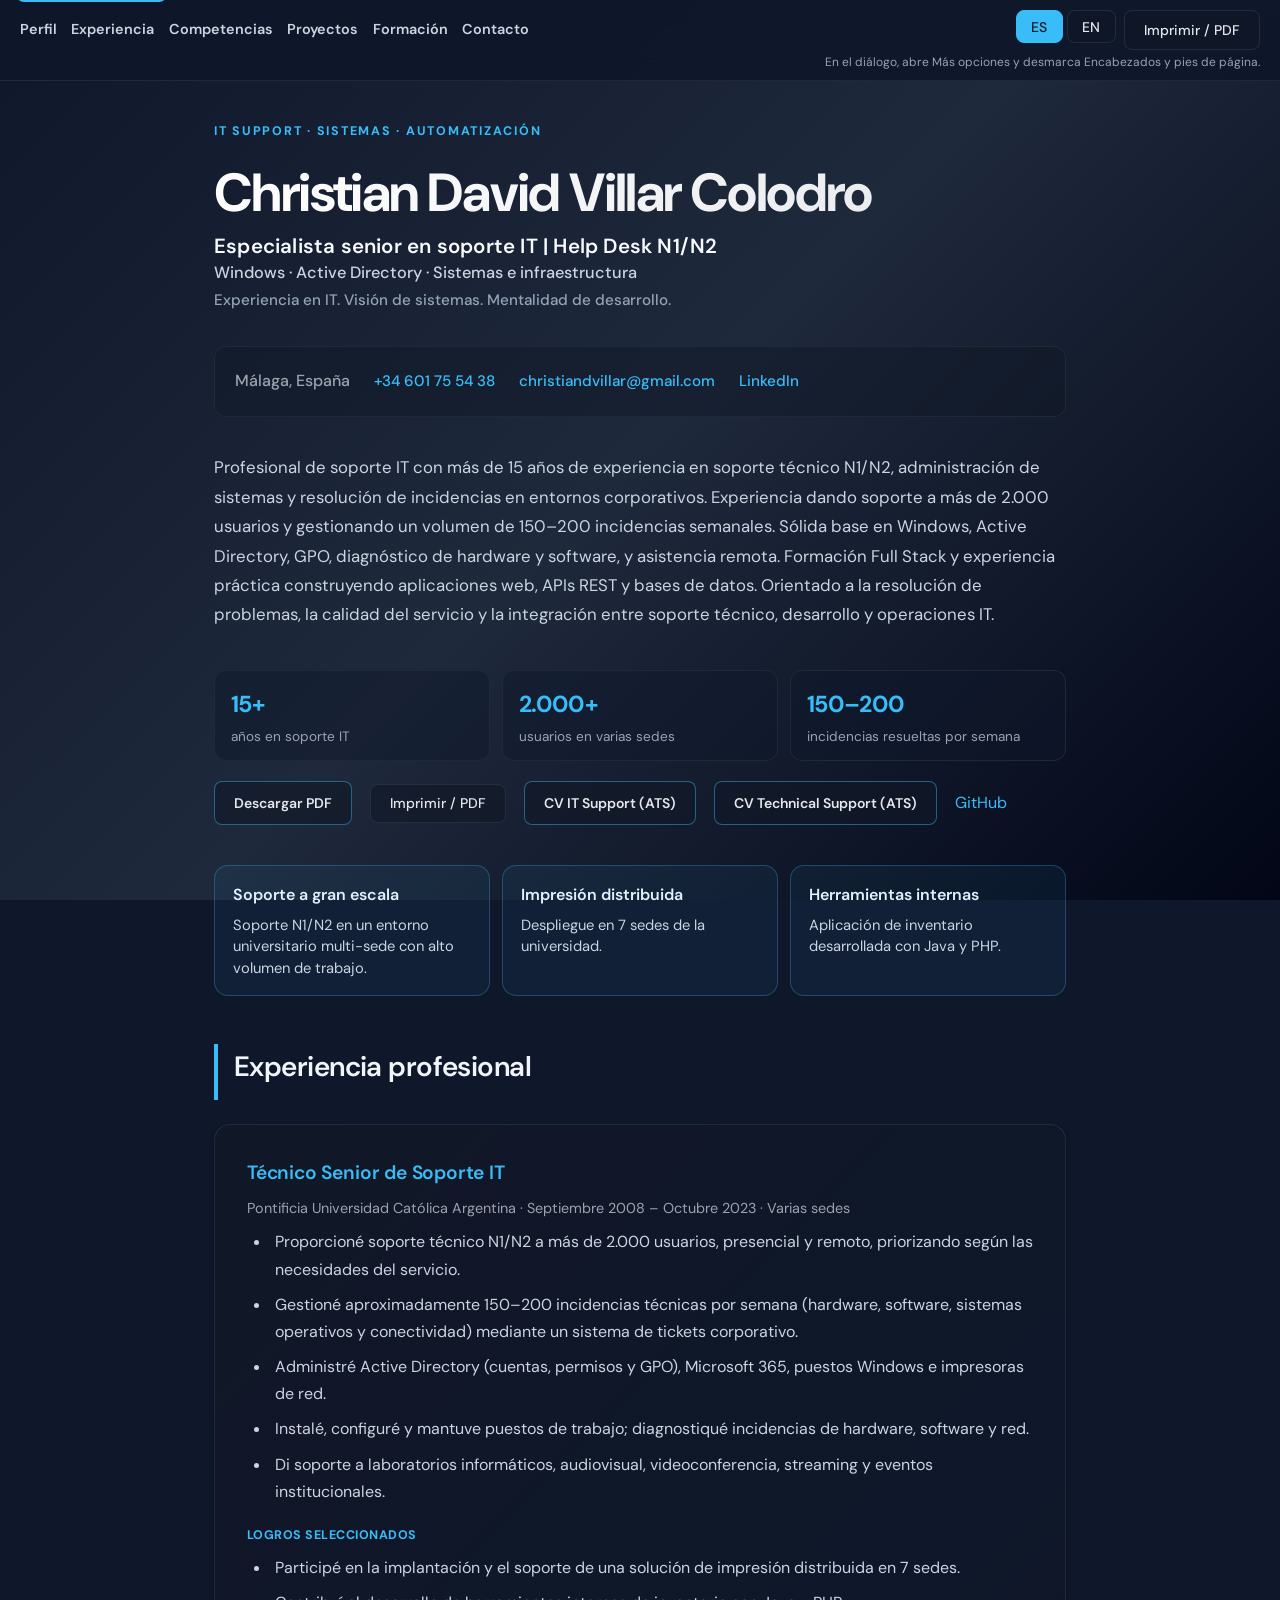
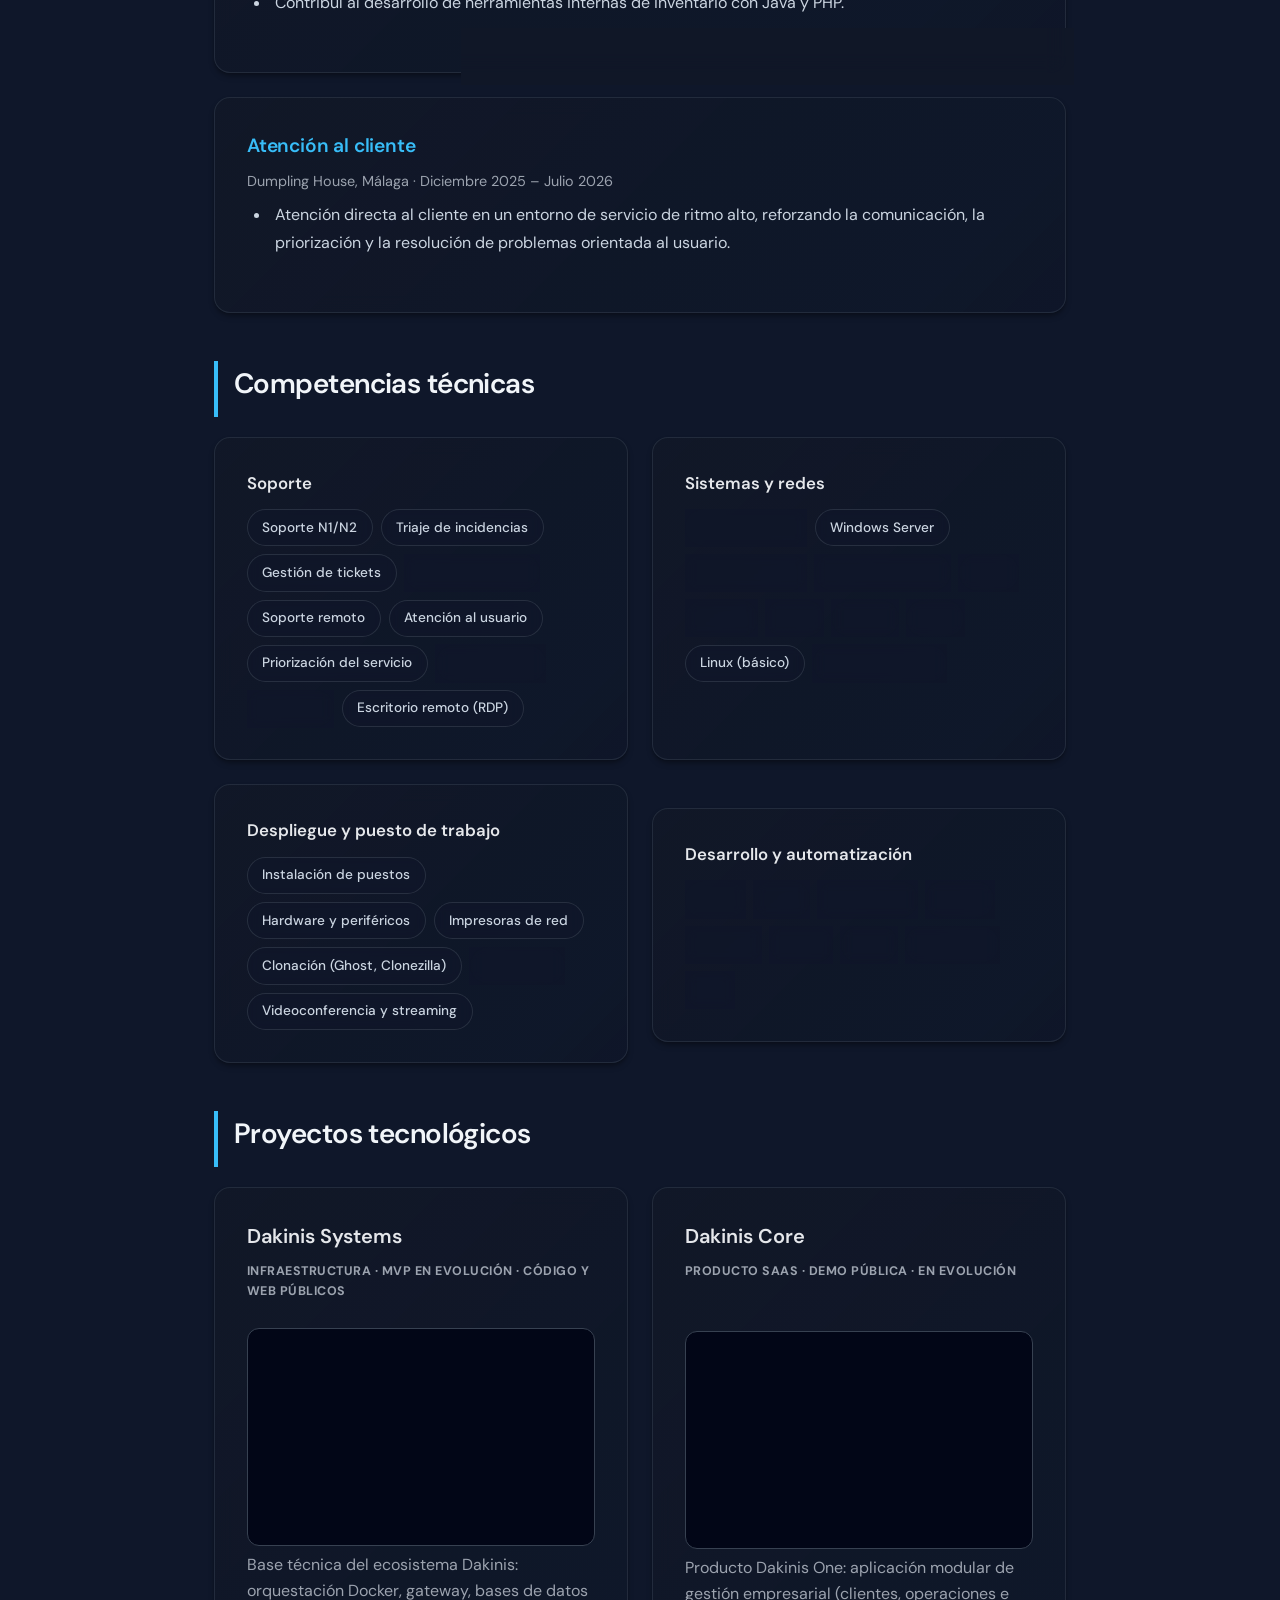
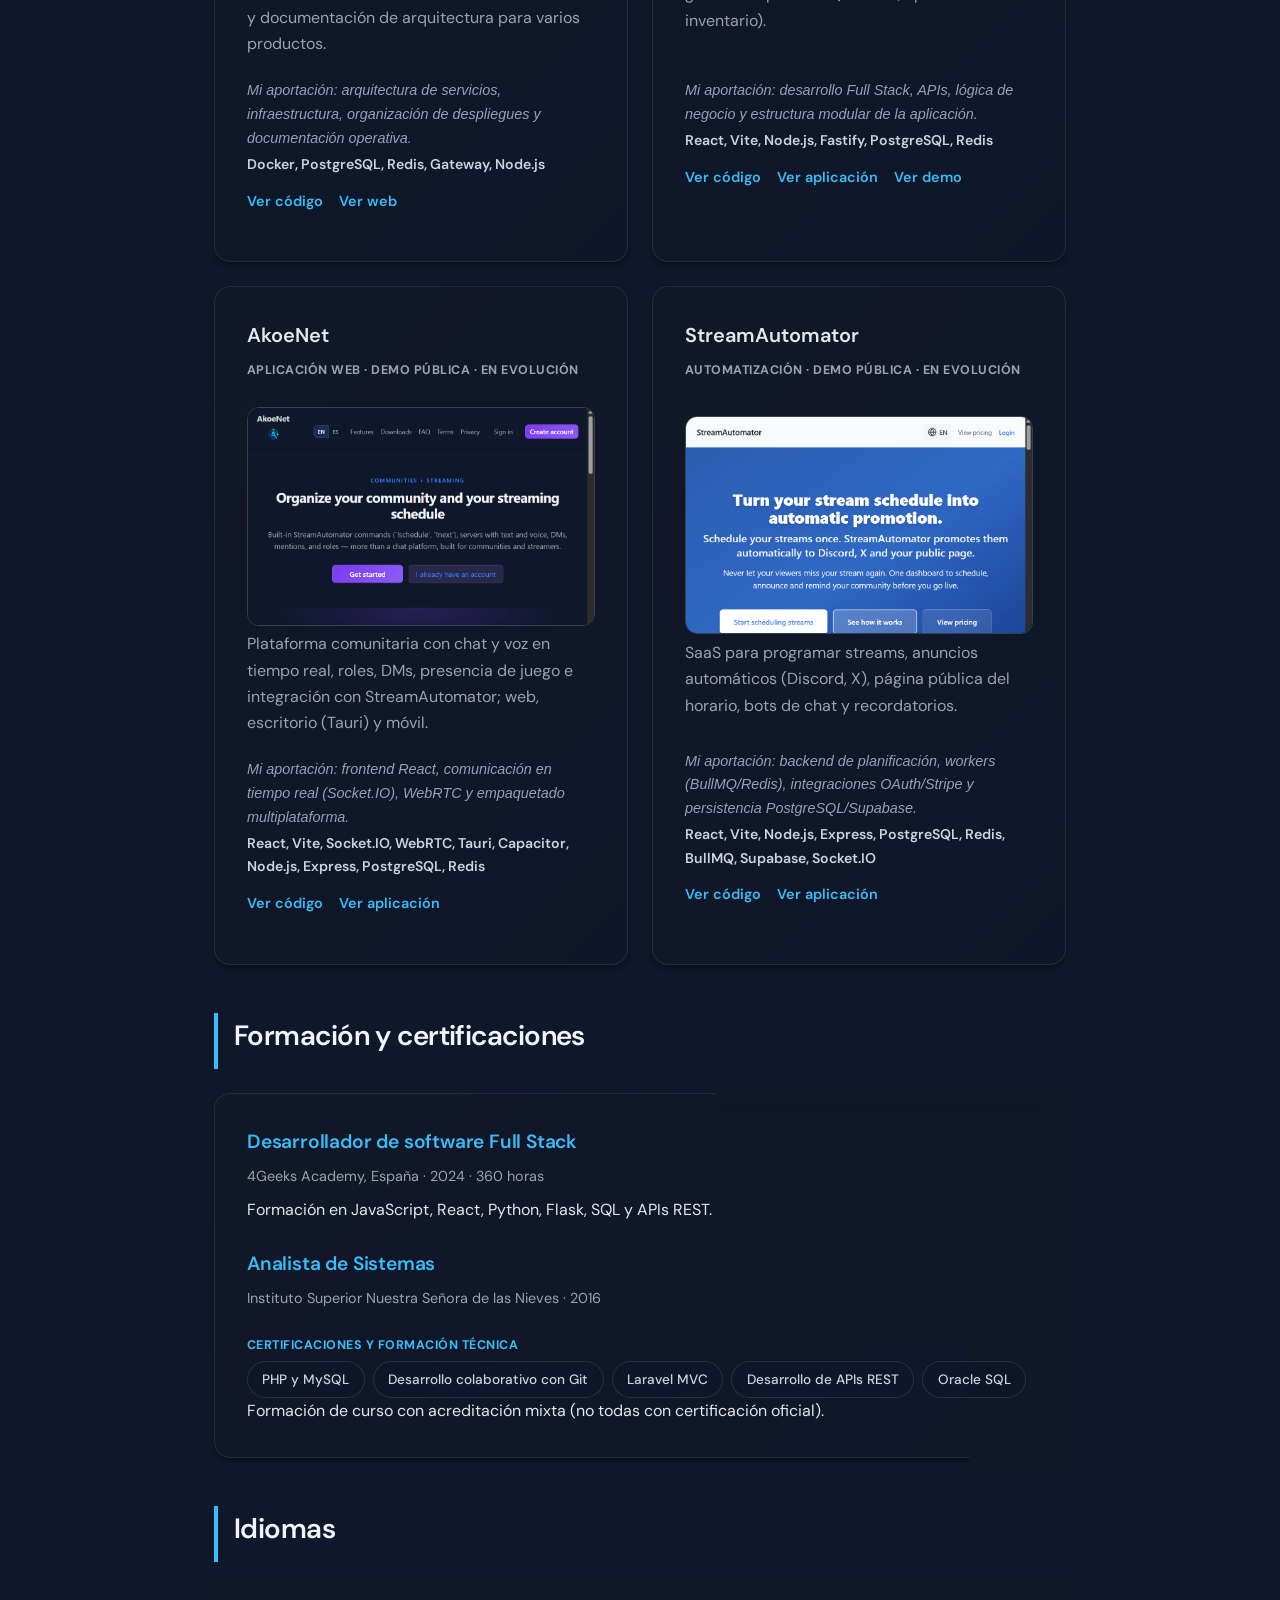
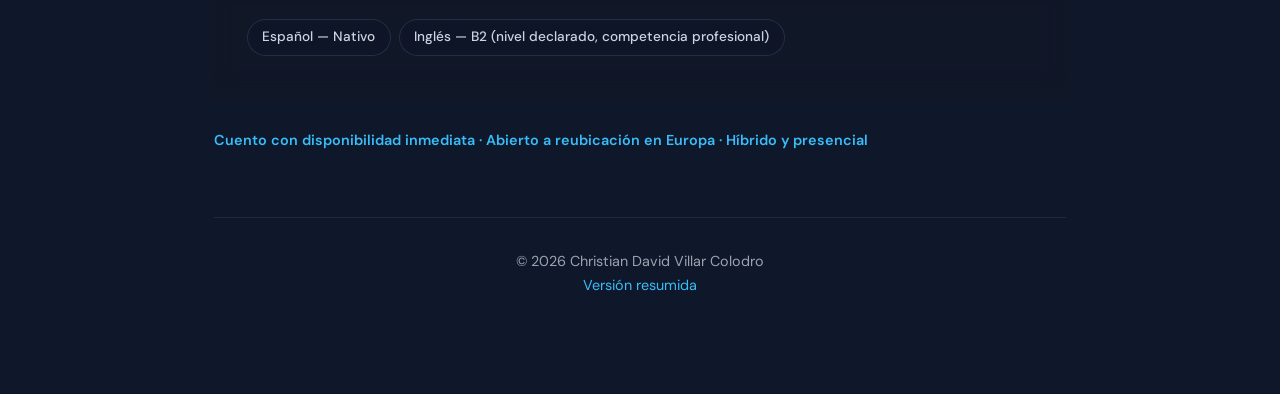
==== commit c2c3f9af: "Add Technical Support profile and refresh StreamAutomator/AkoeNet project cards. Include live produc" ====
--- a/index.html
+++ b/index.html
@@ -89,6 +89,7 @@
         <a class="button-link download-cv" href="pdf/cv-completo-es.pdf" download data-pdf-es="pdf/cv-completo-es.pdf" data-pdf-en="pdf/cv-completo-en.pdf" data-es="Descargar PDF" data-en="Download PDF">Descargar PDF</a>
         <button type="button" class="print-btn" data-es="Imprimir / PDF" data-en="Print / PDF">Imprimir / PDF</button>
         <a class="button-link" href="profiles/it-support.html" data-es="CV IT Support (ATS)" data-en="IT Support CV (ATS)">CV IT Support (ATS)</a>
+        <a class="button-link" href="profiles/technical-support.html" data-es="CV Technical Support (ATS)" data-en="Technical Support CV (ATS)">CV Technical Support (ATS)</a>
         <a href="https://github.com/ChristianDVillar" target="_blank" rel="noopener noreferrer">GitHub</a>
       </div>
     </header>
@@ -241,9 +242,12 @@
         <article class="card project">
           <h3>AkoeNet</h3>
           <p class="project-status" data-es="Aplicación web · demo pública · en evolución" data-en="Web app · public demo · evolving">Aplicación web · demo pública · en evolución</p>
-          <p data-es="Cliente de una plataforma comunitaria con chat en tiempo real, escritorio (Tauri) y móvil." data-en="Client for a community platform with real-time chat, desktop (Tauri) and mobile.">Cliente de una plataforma comunitaria con chat en tiempo real, escritorio (Tauri) y móvil.</p>
-          <p class="project-contrib" data-es="Mi aportación: frontend React, comunicación en tiempo real (Socket.IO) y empaquetado multiplataforma." data-en="My role: React frontend, real-time communication (Socket.IO) and multi-platform packaging.">Mi aportación: frontend React, comunicación en tiempo real (Socket.IO) y empaquetado multiplataforma.</p>
-          <p class="project-tech">React, Vite, Socket.IO, Tauri, Capacitor</p>
+          <figure class="project-shot no-print">
+            <img src="assets/images/projects/akoenet-landing.png" alt="Captura de la web de AkoeNet" width="640" height="360" loading="lazy" decoding="async" />
+          </figure>
+          <p data-es="Plataforma comunitaria con chat y voz en tiempo real, roles, DMs, presencia de juego e integración con StreamAutomator; web, escritorio (Tauri) y móvil." data-en="Community platform with real-time chat and voice, roles, DMs, game presence and StreamAutomator integration; web, desktop (Tauri) and mobile.">Plataforma comunitaria con chat y voz en tiempo real, roles, DMs, presencia de juego e integración con StreamAutomator; web, escritorio (Tauri) y móvil.</p>
+          <p class="project-contrib" data-es="Mi aportación: frontend React, comunicación en tiempo real (Socket.IO), WebRTC y empaquetado multiplataforma." data-en="My role: React frontend, real-time communication (Socket.IO), WebRTC and multi-platform packaging.">Mi aportación: frontend React, comunicación en tiempo real (Socket.IO), WebRTC y empaquetado multiplataforma.</p>
+          <p class="project-tech">React, Vite, Socket.IO, WebRTC, Tauri, Capacitor, Node.js, Express, PostgreSQL, Redis</p>
           <p class="project-actions no-print">
             <a href="https://github.com/dakinissystems/akoenet-client" target="_blank" rel="noopener noreferrer" data-es="Ver código" data-en="View code">Ver código</a>
             <a href="https://akoenet.dakinissystems.com" target="_blank" rel="noopener noreferrer" data-es="Ver aplicación" data-en="View app">Ver aplicación</a>
@@ -252,12 +256,15 @@
         <article class="card project">
           <h3>StreamAutomator</h3>
           <p class="project-status" data-es="Automatización · demo pública · en evolución" data-en="Automation · public demo · evolving">Automatización · demo pública · en evolución</p>
-          <p data-es="Plataforma para programar emisiones, notificaciones y publicación en varias plataformas." data-en="Platform to schedule streams, notifications and multi-platform publishing.">Plataforma para programar emisiones, notificaciones y publicación en varias plataformas.</p>
-          <p class="project-contrib" data-es="Mi aportación: backend de planificación, integraciones, notificaciones y persistencia con PostgreSQL/Redis." data-en="My role: scheduling backend, integrations, notifications and persistence with PostgreSQL/Redis.">Mi aportación: backend de planificación, integraciones, notificaciones y persistencia con PostgreSQL/Redis.</p>
-          <p class="project-tech">React, Vite, Node.js, Express, PostgreSQL, Redis, Socket.IO</p>
+          <figure class="project-shot no-print">
+            <img src="assets/images/projects/streamautomator-landing.png" alt="Captura de la web de StreamAutomator" width="640" height="360" loading="lazy" decoding="async" />
+          </figure>
+          <p data-es="SaaS para programar streams, anuncios automáticos (Discord, X), página pública del horario, bots de chat y recordatorios." data-en="SaaS to schedule streams, auto-announce (Discord, X), public schedule page, chat bots and reminders.">SaaS para programar streams, anuncios automáticos (Discord, X), página pública del horario, bots de chat y recordatorios.</p>
+          <p class="project-contrib" data-es="Mi aportación: backend de planificación, workers (BullMQ/Redis), integraciones OAuth/Stripe y persistencia PostgreSQL/Supabase." data-en="My role: scheduling backend, workers (BullMQ/Redis), OAuth/Stripe integrations and PostgreSQL/Supabase persistence.">Mi aportación: backend de planificación, workers (BullMQ/Redis), integraciones OAuth/Stripe y persistencia PostgreSQL/Supabase.</p>
+          <p class="project-tech">React, Vite, Node.js, Express, PostgreSQL, Redis, BullMQ, Supabase, Socket.IO</p>
           <p class="project-actions no-print">
             <a href="https://github.com/dakinissystems/dakinis-streamautomator" target="_blank" rel="noopener noreferrer" data-es="Ver código" data-en="View code">Ver código</a>
-            <a href="https://streamautomator.com" target="_blank" rel="noopener noreferrer" data-es="Ver aplicación" data-en="View app">Ver aplicación</a>
+            <a href="https://streamautomator.com/" target="_blank" rel="noopener noreferrer" data-es="Ver aplicación" data-en="View app">Ver aplicación</a>
           </p>
         </article>
       </div>
